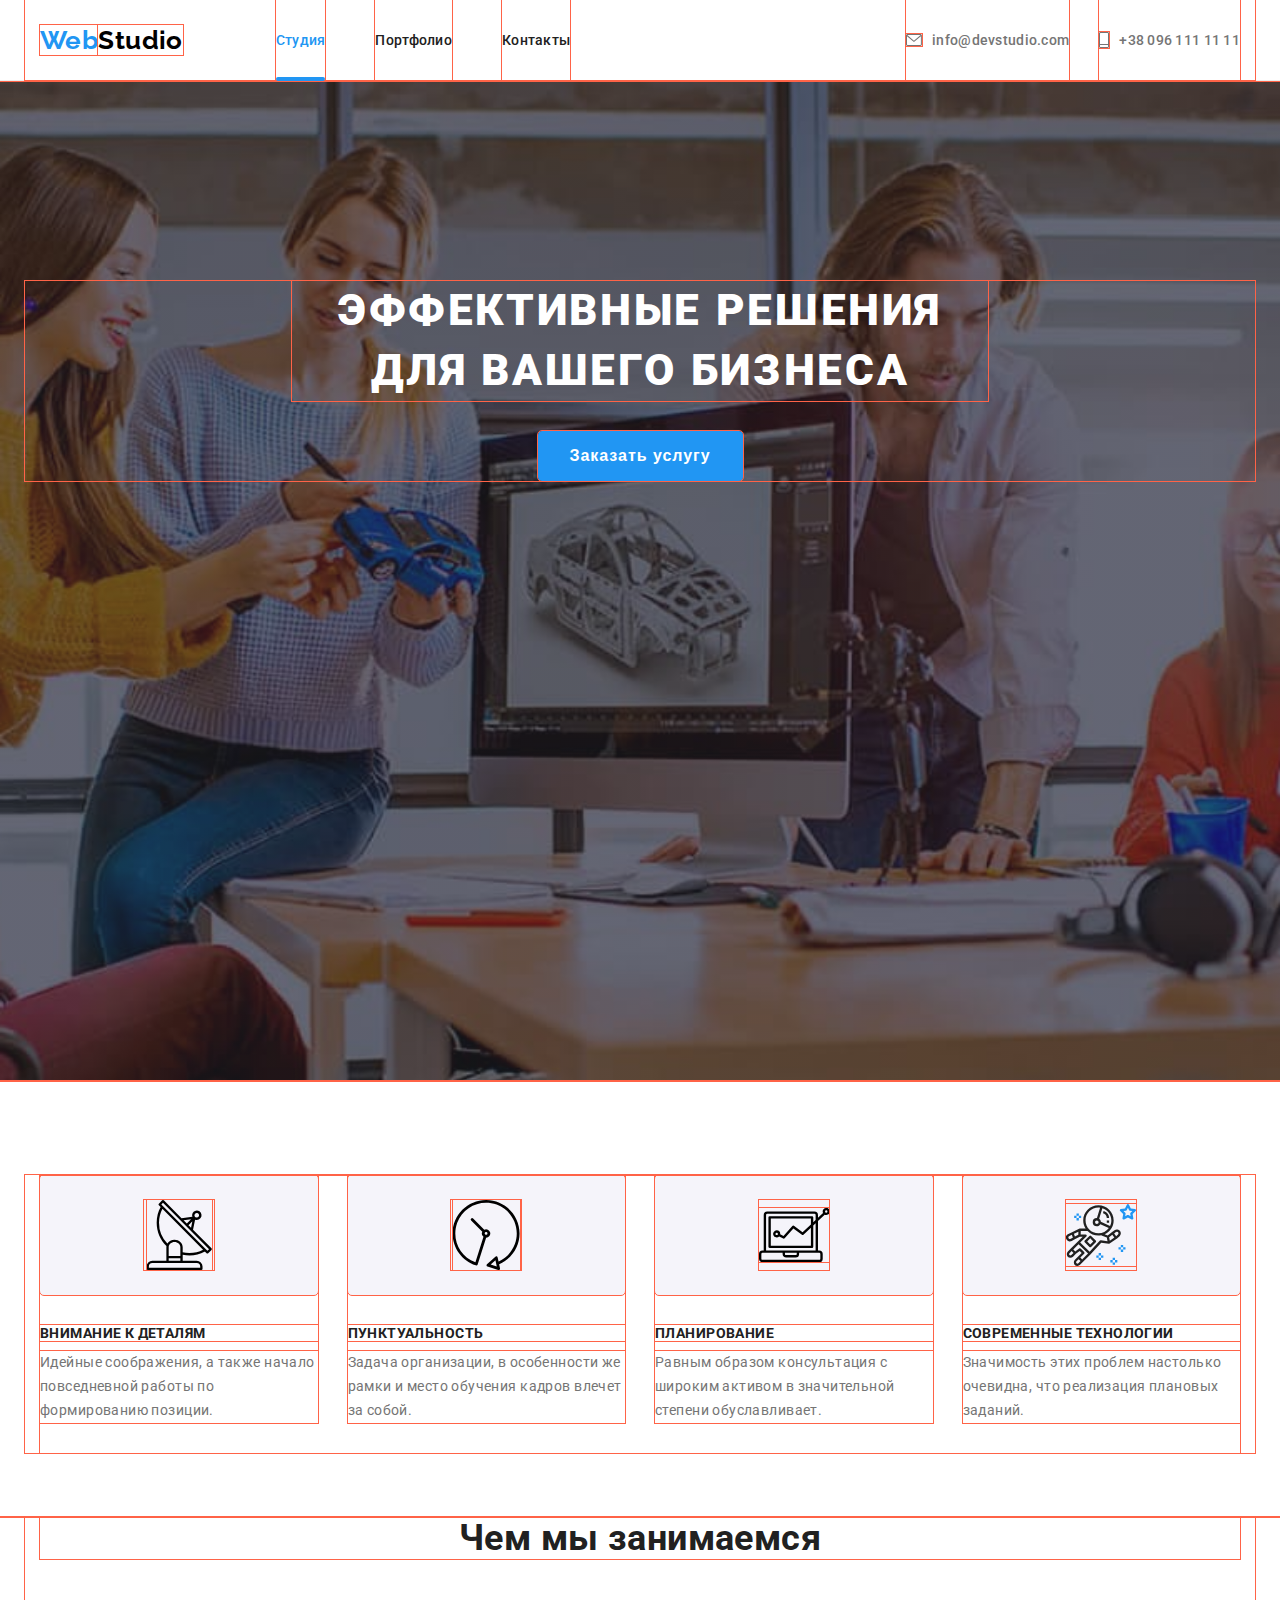
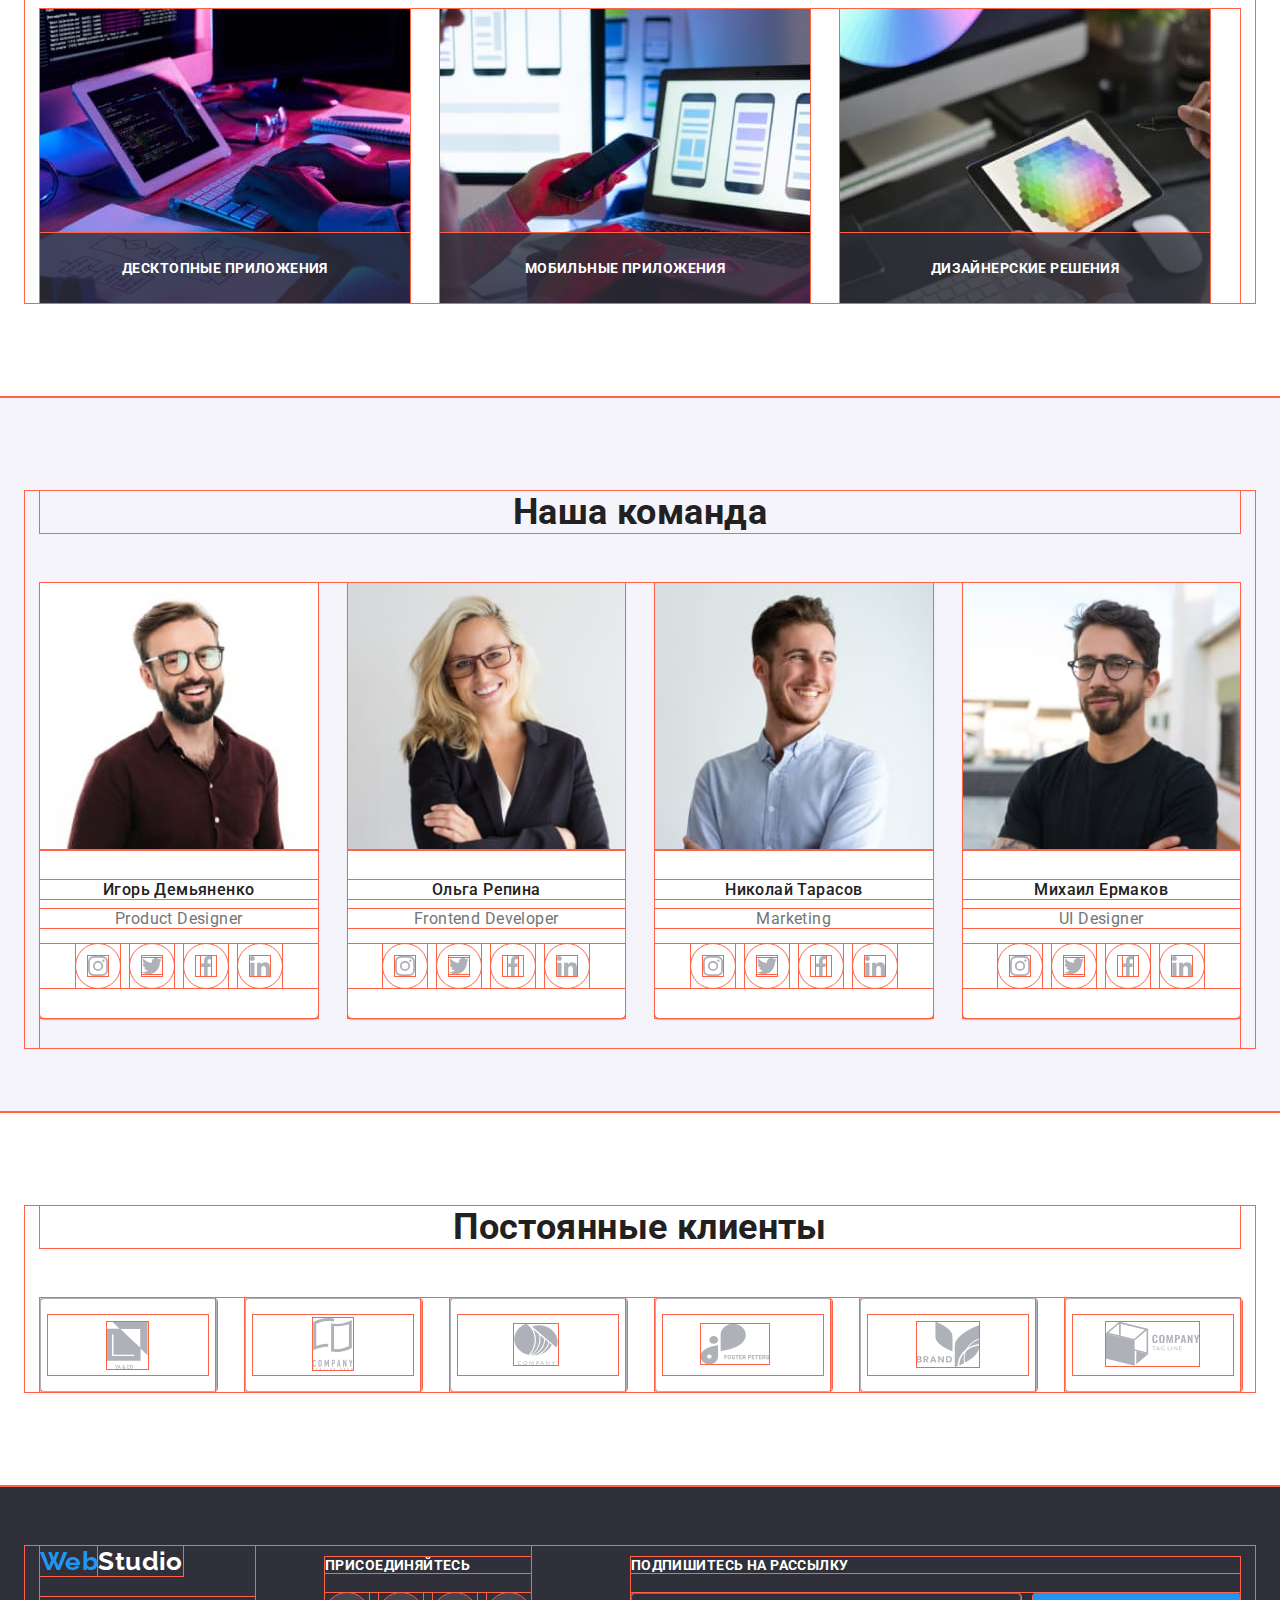
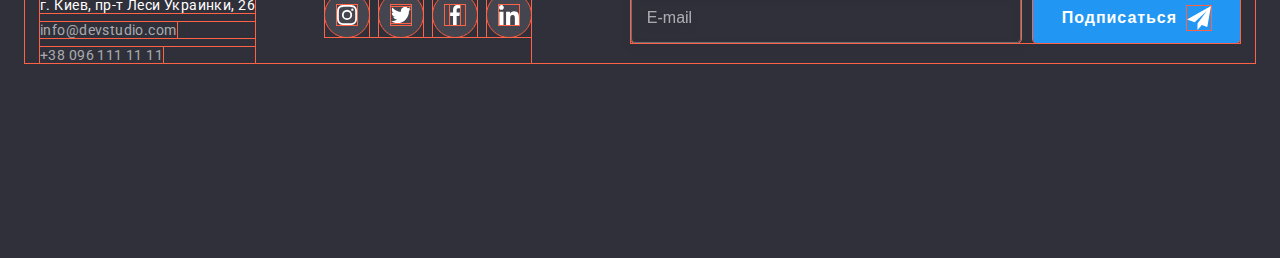
==== index.html @ f5baed81 "homework08_03" ====
<!DOCTYPE html>
<html lang="ru">

<head>
  <meta charset="UTF-8" />
  <meta http-equiv="X-UA-Compatible" content="IE=edge" />
  <meta name="viewport" content="width=device-width, initial-scale=1.0" />
  <title>Студия</title>
  <link href="https://fonts.googleapis.com/css2?family=Raleway:wght@700&family=Roboto:wght@400;500;700;900&display=swap"
    rel="stylesheet" />
  <link rel="stylesheet" href="https://cdnjs.cloudflare.com/ajax/libs/modern-normalize/1.1.0/modern-normalize.min.css"
    integrity="sha512-wpPYUAdjBVSE4KJnH1VR1HeZfpl1ub8YT/NKx4PuQ5NmX2tKuGu6U/JRp5y+Y8XG2tV+wKQpNHVUX03MfMFn9Q=="
    crossorigin="anonymous" referrerpolicy="no-referrer" />
  <link rel="stylesheet" href="css/main.min.css" />
</head>

<body>
  <!--шапка-->
  <header class="header">
    <nav class="container header-menu">
      <a href="./index.html" class="logo">Web<span class="logo__header">Studio</span></a>
      <div class="header-menu__mobile" data-menu>
        <ul class="header-menu__list">
          <li class="header-menu__item">
            <a href="./index.html" class="header-menu__link header-menu__link--current">Студия</a>
          </li>

          <li class="header-menu__item">
            <a href="./portfolio.html" class="header-menu__link">Портфолио</a>
          </li>

          <li class="header-menu__item">
            <a href="#" class="header-menu__link">Контакты</a>
          </li>
        </ul>


        <ul class="contact-list">
          <li class="contact-list__item">
            <a class="contact-list__phone" href="tel:+380961111111">
              <svg class="contact-list__icon" width="10" height="16">
                <use href="./image/icons/symbol-defs.svg#icon-phone"></use>
              </svg>+38 096 111 11 11</a>
          </li>
          <li class="contact-list__item">
            <a class="contact-list__email" href="mailto:info@devstudio.com">
              <svg class="contact-list__icon" width="16" height="12">
                <use href="./image/icons/symbol-defs.svg#icon-envelope"></use>
              </svg>info@devstudio.com</a>
          </li>
        </ul>
        <ul class="social-list">
          <li class="social-list__item">
            <a href="" class="social-list__link">Instagram</a>
          </li>
          <li class="social-list__item">
            <a href="" class="social-list__link">Twitter</a>
          </li>
          <li class="social-list__item">
            <a href="" class="social-list__link">Facebook</a>
          </li>
          <li class="social-list__item">
            <a href="" class="social-list__link">LinkedIn</a>
          </li>
        </ul>
      </div>
      <button class="header-button" type="button" aria-expanded="false" aria-controls="menu-container" data-menu-button>
        <svg class="header-button__icons" width="40px" height="40px" aria-label="Переключатель мобильного меню">
          <use class="header-button__open-icon" href="./image/icons/symbol-defs.svg#icon-menu"></use>
          <use class="header-button__close-icon" href="./image/icons/symbol-defs.svg#icon-close"></use>
        </svg>
      </button>

    </nav>
  </header>
  <main class="main">
    <!--большой баннер-->
    <section class="section banner">
      <div class="container">
        <h1 class="banner__title">Эффективные решения для вашего бизнеса</h1>
        <button class="button banner__button" type="button" data-modal-open>
          Заказать услугу
        </button>
        <div class="backdrop is-hidden" data-modal>
          <div class="modal">
            <button class="modal__btn-close" data-modal-close type="button">
              <svg width="11" height="11">
                <use href="./image/icons/symbol-defs.svg#icon-cross"></use>
              </svg>
            </button>
            <form class="modal__form">
              <h2 class="modal__title">Оставьте свои данные, мы вам перезвоним</h2>
              <!-- - вместо fieldset -->
              <div class="fieldset" role="group">
                <label class="fieldset__form">Имя
                  <input class="fieldset__name" type="text" name="name" autofocus />
                  <svg class="fieldset__icon" width="12" height="12">
                    <use href="./image/icons/symbol-defs.svg#icon-user"></use>
                  </svg>
                </label>

                <label class="fieldset__form">Телефон
                  <input class="fieldset__tel" type="tel" name="tel" />
                  <svg class="fieldset__icon" width="12" height="12">
                    <use href="./image/icons/symbol-defs.svg#icon-tel"></use>
                  </svg>
                </label>

                <label class="fieldset__form">Почта
                  <input class="fieldset__email" type="email" name="email" />
                  <svg class="fieldset__icon" width="12" height="12">
                    <use href="./image/icons/symbol-defs.svg#icon-envelope2"></use>
                  </svg>
                </label>

                <label class="fieldset__form">Комментарий
                  <textarea class="fieldset__textarea" name="textarea" placeholder="Введите текст"></textarea>
                </label>
              </div>
              <label class="checkbox__form">
                <input class="checkbox__field" type="checkbox" name="checkbox" />
                <span class="checkbox__icon"></span>
                <span class="checkbox__descr">
                  Соглашаюсь с рассылкой и принимаю
                  <a class="checkbox__link" href="">Условия договора</a>
                </span>
              </label>

              <button class="button form__button" type="submit">Отправить</button>
            </form>
          </div>
        </div>
      </div>
    </section>
    <!--особенности-->
    <section class="section peculiarities">
      <div class="container">
        <!--скрыт в CSS-->
        <h2 class="peculiarities-title">Особенности</h2>
        <ul class="peculiarities__list">
          <li class="peculiarities__item">
            <div class="peculiarities__bg-icon">
              <svg class="peculiarities__icon" width="70" height="70">
                <use href="./image/icons/symbol-defs.svg#icon-antenna"></use>
              </svg>
            </div>
            <h3 class="peculiarities__title">Внимание к деталям</h3>
            <p class="peculiarities__subtitle">
              Идейные соображения, а также начало повседневной работы по формированию позиции.
            </p>
          </li>
          <li class="peculiarities__item">
            <div class="peculiarities__bg-icon">
              <svg class="peculiarities__icon" width="70" height="70">
                <use href="./image/icons/symbol-defs.svg#icon-clock"></use>
              </svg>
            </div>
            <h3 class="peculiarities__title">Пунктуальность</h3>
            <p class="peculiarities__subtitle">
              Задача организации, в особенности же рамки и место обучения кадров влечет за собой.
            </p>
          </li>
          <li class="peculiarities__item">
            <div class="peculiarities__bg-icon">
              <svg class="peculiarities__icon" width="70" height="70">
                <use href="./image/icons/symbol-defs.svg#icon-notebook"></use>
              </svg>
            </div>
            <h3 class="peculiarities__title">Планирование</h3>
            <p class="peculiarities__subtitle">
              Равным образом консультация с широким активом в значительной степени обуславливает.
            </p>
          </li>
          <li class="peculiarities__item">
            <div class="peculiarities__bg-icon">
              <svg class="peculiarities__icon" width="70" height="70">
                <use href="./image/icons/symbol-defs.svg#icon-astronaut"></use>
              </svg>
            </div>
            <h3 class="peculiarities__title">Современные технологии</h3>
            <p class="peculiarities__subtitle">
              Значимость этих проблем настолько очевидна, что реализация плановых заданий.
            </p>
          </li>
        </ul>
      </div>
    </section>
    <!--Чем мы занимаемся-->
    <section class="section doing">
      <div class="container">
        <h2 class="title__doing">Чем мы занимаемся</h2>
        <ul class="doing__list">
          <li class="doing__item">
            <img srcset="
            ./image/doing/box_1@1x.jpg 1x,
            ./image/doing/box_1@2x.jpg 2x" class=" doing__img" src="./image/doing/box_1@1x.jpg 1x" alt="Комьютер"
              width="370" />
            <h3 class="doing__subtitle">Десктопные приложения</h3>
          </li>
          <li class="doing__item">
            <img srcset="
            ./image/doing/box_2@1x.jpg 1x,
            ./image/doing/box_2@2x.jpg 2x" class="doing__img" src="box_2@2x.jpg 1x" alt="Ноутбук" width="370" />
            <h3 class="doing__subtitle">Мобильные приложения</h3>
          </li>
          <li class="doing__item">
            <img srcset="
            ./image/doing/box_3@1x.jpg 1x,
            ./image/doing/box_3@2x.jpg 2x" class="doing__img" src="image/doing/box_3@1x.jpg" alt="Планшет"
              width="370" />

            <h3 class="doing__subtitle">Дизайнерские решения</h3>
          </li>
        </ul>
      </div>
    </section>
    <!--Наша команда-->
    <section class="section team">
      <div class="container">
        <h2 class="title__team">Наша команда</h2>
        <ul class="team__list">
          <li class="team__item">
            <img srcset="
           ./image/team/team_card_1/team_card_1_mobile_450.jpg 450w,
            ./image/team/team_card_1/team_card_1_mobile_450@2x.jpg 900w,
             ./image/team/team_card_1/team_card_1_tablet_354.jpg 354w,
             ./image/team/team_card_1/team_card_1_tablet_354@2x.jpg 708w, 
             ./image/team/team_card_1/team_card_1_desktop_270.jpg 270w,
             ./image/team/team_card_1/team_card_1_desktop_270@2x.jpg 540w"
              sizes="(min-width: 1200px) 270px, (min-width: 768px) 354px, (max-width: 480px) 450px, 100vw"
              class="team__img" src="./image/team_card_1/team/team_card_1_desktop_270.jpg" alt="Игорь Демьяненко"
              width="270" />
            <div class="team__descr">
              <h3 class="team__title">Игорь Демьяненко</h3>
              <p class="team__subtitle">Product Designer</p>

              <ul class="social">
                <li class="social__icon">
                  <a href="" class="social__link">
                    <svg class="social__img" width="20" height="20">
                      <use href="./image/icons/symbol-defs.svg#icon-instagram-2"></use>
                    </svg>
                  </a>
                </li>
                <li class="social__icon">
                  <a href="" class="social__link">
                    <svg class="social__img" width="20" height="20">
                      <use href="./image/icons/symbol-defs.svg#icon-twitter-1"></use>
                    </svg>
                  </a>
                </li>
                <li class="social__icon">
                  <a href="" class="social__link">
                    <svg class="social__img" width="20" height="20">
                      <use href="./image/icons/symbol-defs.svg#icon-facebook-1"></use>
                    </svg>
                  </a>
                </li>
                <li class="social__icon">
                  <a href="" class="social__link">
                    <svg class="social__img" width="20" height="20">
                      <use href="./image/icons/symbol-defs.svg#icon-linkedin-1"></use>
                    </svg>
                  </a>
                </li>
              </ul>
            </div>
          </li>

          <li class="team__item">
            <img srcset="
           ./image/team/team_card_2/team_card_2_mobile_450.jpg 450w,
            ./image/team/team_card_2/team_card_2_mobile_450@2x.jpg 900w,
             ./image/team/team_card_2/team_card_2_tablet_354.jpg 354w,
             ./image/team/team_card_2/team_card_2_tablet_354@2x.jpg 708w, 
             ./image/team/team_card_2/team_card_2_desktop_270.jpg 270w,
             ./image/team/team_card_2/team_card_2_desktop_270@2x.jpg 540w"
              sizes="(min-width: 1200px) 270px, (min-width: 768px) 354px, (max-width: 480px) 450px, 100vw"
              class="team__img" src="./image/team_card_2/team/team_card_2_desktop_270.jpg" alt="Ольга Репина"
              class="team__img" width="270" />
            <div class="team__descr">
              <h3 class="team__title">Ольга Репина</h3>
              <p class="team__subtitle">Frontend Developer</p>

              <ul class="social">
                <li class="social__icon">
                  <a href="" class="social__link">
                    <svg class="social__img" width="20" height="20">
                      <use href="./image/icons/symbol-defs.svg#icon-instagram-2"></use>
                    </svg>
                  </a>
                </li>
                <li class="social__icon">
                  <a href="" class="social__link">
                    <svg class="social__img" width="20" height="20">
                      <use href="./image/icons/symbol-defs.svg#icon-twitter-1"></use>
                    </svg>
                  </a>
                </li>
                <li class="social__icon">
                  <a href="" class="social__link">
                    <svg class="social__img" width="20" height="20">
                      <use href="./image/icons/symbol-defs.svg#icon-facebook-1"></use>
                    </svg>
                  </a>
                </li>
                <li class="social__icon">
                  <a href="" class="social__link">
                    <svg class="social__img" width="20" height="20">
                      <use href="./image/icons/symbol-defs.svg#icon-linkedin-1"></use>
                    </svg>
                  </a>
                </li>
              </ul>
            </div>
          </li>

          <li class="team__item">
            <img srcset="
            ./image/team/team_card_3/team_card_3_mobile_450.jpg 450w,
            ./image/team/team_card_3/team_card_3_mobile_450@2x.jpg 900w,
             ./image/team/team_card_3/team_card_3_tablet_354.jpg 354w,
             ./image/team/team_card_3/team_card_3_tablet_354@2x.jpg 708w, 
             ./image/team/team_card_3/team_card_3_desktop_270.jpg 270w,
             ./image/team/team_card_3/team_card_3_desktop_270@2x.jpg 540w"
              sizes="(min-width: 1200px) 270px, (min-width: 768px) 354px, (max-width: 480px) 450px, 100vw"
              class="team__img" src="./image/team_card_3/team/team_card_3_desktop_270.jpg" alt="Николай Тарасов"
              class="team__img" width="270" />
            <div class="team__descr">
              <h3 class="team__title">Николай Тарасов</h3>
              <p class="team__subtitle">Marketing</p>

              <ul class="social">
                <li class="social__icon">
                  <a href="" class="social__link">
                    <svg class="social__img" width="20" height="20">
                      <use href="./image/icons/symbol-defs.svg#icon-instagram-2"></use>
                    </svg>
                  </a>
                </li>
                <li class="social__icon">
                  <a href="" class="social__link">
                    <svg class="social__img" width="20" height="20">
                      <use href="./image/icons/symbol-defs.svg#icon-twitter-1"></use>
                    </svg>
                  </a>
                </li>
                <li class="social__icon">
                  <a href="" class="social__link">
                    <svg class="social__img" width="20" height="20">
                      <use href="./image/icons/symbol-defs.svg#icon-facebook-1"></use>
                    </svg>
                  </a>
                </li>
                <li class="social__icon">
                  <a href="" class="social__link">
                    <svg class="social__img" width="20" height="20">
                      <use href="./image/icons/symbol-defs.svg#icon-linkedin-1"></use>
                    </svg>
                  </a>
                </li>
              </ul>
            </div>
          </li>

          <li class="team__item">
            <img srcset="
            ./image/team/team_card_4/team_card_4_mobile_450.jpg 450w,
            ./image/team/team_card_4/team_card_4_mobile_450@2x.jpg 900w,
             ./image/team/team_card_4/team_card_4_tablet_354.jpg 354w,
             ./image/team/team_card_4/team_card_4_tablet_354@2x.jpg 708w, 
             ./image/team/team_card_4/team_card_4_desktop_270.jpg 270w,
             ./image/team/team_card_4/team_card_4_desktop_270@2x.jpg 540w"
              sizes="(min-width: 1200px) 270px, (min-width: 768px) 354px, (max-width: 480px) 450px, 100vw"
              class="team__img" src="./image/team_card_4/team/team_card_4_desktop_270.jpg" alt="Михаил Ермаков"
              class="team__img" width="270" />
            <div class="team__descr">
              <h3 class="team__title">Михаил Ермаков</h3>
              <p class="team__subtitle">UI Designer</p>

              <ul class="social">
                <li class="social__icon">
                  <a href="" class="social__link">
                    <svg class="social__img" width="20" height="20">
                      <use href="./image/icons/symbol-defs.svg#icon-instagram-2"></use>
                    </svg>
                  </a>
                </li>
                <li class="social__icon">
                  <a href="" class="social__link">
                    <svg class="social__img" width="20" height="20">
                      <use href="./image/icons/symbol-defs.svg#icon-twitter-1"></use>
                    </svg>
                  </a>
                </li>
                <li class="social__icon">
                  <a href="" class="social__link">
                    <svg class="social__img" width="20" height="20">
                      <use href="./image/icons/symbol-defs.svg#icon-facebook-1"></use>
                    </svg>
                  </a>
                </li>
                <li class="social__icon">
                  <a href="" class="social__link">
                    <svg class="social__img" width="20" height="20">
                      <use href="./image/icons/symbol-defs.svg#icon-linkedin-1"></use>
                    </svg>
                  </a>
                </li>
              </ul>
            </div>
          </li>
        </ul>
      </div>
    </section>
    <section class="section">
      <div class="container">
        <h2 class="title__client">Постоянные клиенты</h2>
        <ul class="client">
          <li class="client__list">
            <a class="client__link" href="">
              <svg class="client__logo" width="160" height="60">
                <use href="./image/icons/symbol-defs.svg#icon-client_1"></use>
              </svg>
            </a>
          </li>
          <li class="client__list">
            <a class="client__link" href="">
              <svg class="client__logo" width="160" height="60">
                <use href="./image/icons/symbol-defs.svg#icon-client_2"></use>
              </svg>
            </a>
          </li>
          <li class="client__list">
            <a class="client__link" href="">
              <svg class="client__logo" width="160" height="60">
                <use href="./image/icons/symbol-defs.svg#icon-client_3"></use>
              </svg>
            </a>
          </li>
          <li class="client__list">
            <a class="client__link" href="">
              <svg class="client__logo" width="160" height="60">
                <use href="./image/icons/symbol-defs.svg#icon-client_4"></use>
              </svg>
            </a>
          </li>
          <li class="client__list">
            <a class="client__link" href="">
              <svg class="client__logo" width="160" height="60">
                <use href="./image/icons/symbol-defs.svg#icon-client_5"></use>
              </svg>
            </a>
          </li>
          <li class="client__list">
            <a class="client__link" href="">
              <svg class="client__logo" width="160" height="60">
                <use href="./image/icons/symbol-defs.svg#icon-client_6"></use>
              </svg>
            </a>
          </li>
        </ul>
      </div>
    </section>
  </main>
  <footer class="footer">
    <div class="container footer-wrapper">
      <div class="footer-wrap">
        <div>
          <a href="./index.html" class="logo">Web<span class="logo__footer">Studio</span></a>
          <address class="footer-address">
            <ul class="footer-address__list">
              <li class="footer-address__item">
                <p class="footer-address__adr">г. Киев, пр-т Леси Украинки, 26</p>
              </li>
              <li class="footer-address__item">
                <a class="footer-address__email" href="mailto:info@devstudio.com">info@devstudio.com</a>
              </li>
              <li class="footer-address__item">
                <a class="footer-address__phone" href="tel:+380961111111">+38 096 111 11 11</a>
              </li>
            </ul>
          </address>
        </div>
        <div class="footer-social">
          <h2 class="footer-social__title">присоединяйтесь</h2>
          <ul class="social">
            <li class="social__icon">
              <a href="" class="social__link social__link--grey">
                <svg class="social__img social__img--white" width="20" height="20">
                  <use href="./image/icons/symbol-defs.svg#icon-instagram-2"></use>
                </svg>
              </a>
            </li>
            <li class="social__icon">
              <a href="" class="social__link social__link--grey">
                <svg class="social__img social__img--white" width="20" height="20">
                  <use href="./image/icons/symbol-defs.svg#icon-twitter-1"></use>
                </svg>
              </a>
            </li>
            <li class="social__icon">
              <a href="" class="social__link social__link--grey">
                <svg class="social__img social__img--white" width="20" height="20">
                  <use href="./image/icons/symbol-defs.svg#icon-facebook-1"></use>
                </svg>
              </a>
            </li>
            <li class="social__icon">
              <a href="" class="social__link social__link--grey">
                <svg class="social__img social__img--white" width="20" height="20">
                  <use href="./image/icons/symbol-defs.svg#icon-linkedin-1"></use>
                </svg>
              </a>
            </li>
          </ul>
        </div>
      </div>
      <div class="footer-subscribe">
        <p class="footer-subscribe__title">Подпишитесь на рассылку</p>
        <form class="footer-subscribe__form">
          <input class="footer-subscribe__field" type="email" name="email" placeholder="E-mail" />
          <button class="button footer__button" type="submit">
            Подписаться
            <svg class="footer__icon" width="24" height="24">
              <use href="./image/icons/symbol-defs.svg#icon-send"></use>
            </svg>
          </button>
        </form>
      </div>
    </div>
  </footer>
  <script src="./js/modal.js"></script>
  <script src="./js/menu.js"></script>
</body>

</html>
---- css/main.min.css ----
body{margin:0;background-color:var(--white-tx-bg-color);color:#212121;font-family:'Roboto', sans-serif;font-size:14px;letter-spacing:0.03em}h1,h2,h3,p{margin-top:0;margin-bottom:0}ul{margin:0;padding:0;list-style:none}.section{padding-top:60px;padding-bottom:60px}@media screen and (min-width: 1200px){.section{padding-top:94px;padding-bottom:94px}}.container{padding-left:15px;padding-right:15px;margin-left:auto;margin-right:auto;width:480px}@media screen and (min-width: 768px){.container{width:768px}}@media screen and (min-width: 1200px){.container{width:1200px}}img{display:block;min-width:100%;height:auto}.title__doing,.title__team,.title__client{font-weight:700;font-size:28px;text-align:center;color:#212121}@media screen and (min-width: 1200px){.title__doing,.title__team,.title__client{font-size:36px}}.portfolio-title,.peculiarities-title{font-size:0}.header{position:relative;padding-top:16px;padding-bottom:16px;background-color:#fff;border-bottom:1px solid #ECECEC}@media screen and (min-width: 768px){.header{padding-top:0;padding-bottom:0}}.header-menu{display:-webkit-box;display:-ms-flexbox;display:flex;-webkit-box-align:center;-ms-flex-align:center;align-items:center;-webkit-box-pack:justify;-ms-flex-pack:justify;justify-content:space-between}@media screen and (min-width: 768px){.header-menu{-webkit-box-pack:start;-ms-flex-pack:start;justify-content:start}}.header-menu__mobile{position:absolute;min-width:480px;top:0;left:0;padding:48px 83px 48px 40px;background-color:#fff;-webkit-box-shadow:0px 4px 8px rgba(0,0,0,0.04),0px 2px 4px rgba(0,0,0,0.08),0px 1px 3px rgba(0,0,0,0.16);box-shadow:0px 4px 8px rgba(0,0,0,0.04),0px 2px 4px rgba(0,0,0,0.08),0px 1px 3px rgba(0,0,0,0.16);-webkit-transform:translateY(-101%);transform:translateY(-101%);-webkit-transition:-webkit-transform 250ms cubic-bezier(0.4, 0, 0.2, 1);transition:-webkit-transform 250ms cubic-bezier(0.4, 0, 0.2, 1);transition:transform 250ms cubic-bezier(0.4, 0, 0.2, 1);transition:transform 250ms cubic-bezier(0.4, 0, 0.2, 1), -webkit-transform 250ms cubic-bezier(0.4, 0, 0.2, 1)}@media screen and (min-width: 768px){.header-menu__mobile{width:100%;padding:0;position:static;-webkit-transform:translateY(0);transform:translateY(0);display:-webkit-box;display:-ms-flexbox;display:flex;-webkit-box-align:center;-ms-flex-align:center;align-items:center;margin-left:88px;-webkit-box-shadow:none;box-shadow:none}}@media screen and (min-width: 1200px){.header-menu__mobile{margin-left:93px;width:100%}}.header-menu__mobile.is-open{-webkit-transform:translateY(0);transform:translateY(0)}@media screen and (min-width: 768px){.header-menu__list{display:-webkit-box;display:-ms-flexbox;display:flex;-webkit-box-align:center;-ms-flex-align:center;align-items:center}}.header-menu__item+.header-menu__item{margin-top:32px}@media screen and (min-width: 768px){.header-menu__item+.header-menu__item{margin-top:0;margin-left:50px}}.header-menu__link{display:block;font-weight:500;font-size:40px;letter-spacing:0.02em;color:#212121;text-decoration:none}@media screen and (min-width: 768px){.header-menu__link{position:relative;font-size:14px;padding-top:32px;padding-bottom:32px;-webkit-transition:color 250ms cubic-bezier(0.4, 0, 0.2, 1);transition:color 250ms cubic-bezier(0.4, 0, 0.2, 1);-webkit-transition:opacity 250ms cubic-bezier(0.4, 0, 0.2, 1);transition:opacity 250ms cubic-bezier(0.4, 0, 0.2, 1)}.header-menu__link::after{content:'';position:absolute;left:0;bottom:-1px;display:block;width:100%;height:4px;background-color:#2196F3;border-radius:2px;opacity:0;-webkit-transition:opacity 250ms cubic-bezier(0.4, 0, 0.2, 1);transition:opacity 250ms cubic-bezier(0.4, 0, 0.2, 1)}.header-menu__link:hover,.header-menu__link:focus{color:#2196F3;-webkit-transition:opacity 250ms cubic-bezier(0.4, 0, 0.2, 1);transition:opacity 250ms cubic-bezier(0.4, 0, 0.2, 1);-webkit-transition:width 250ms cubic-bezier(0.4, 0, 0.2, 1);transition:width 250ms cubic-bezier(0.4, 0, 0.2, 1)}.header-menu__link:hover:after,.header-menu__link:focus:after{opacity:1}}.header-menu__link--current{color:#2196F3;position:relative}@media screen and (min-width: 768px){.header-menu__link--current:after{content:'';position:absolute;left:0;bottom:-1px;display:block;width:100%;height:4px;background-color:#2196F3;border-radius:2px;opacity:1}}.contact-list{margin-top:302px}@media screen and (min-width: 768px){.contact-list{margin-top:0;margin-left:auto;display:-webkit-box;display:-ms-flexbox;display:flex;-webkit-box-orient:vertical;-webkit-box-direction:reverse;-ms-flex-direction:column-reverse;flex-direction:column-reverse}}@media screen and (min-width: 1200px){.contact-list{-webkit-box-orient:horizontal;-webkit-box-direction:reverse;-ms-flex-direction:row-reverse;flex-direction:row-reverse;-webkit-box-align:center;-ms-flex-align:center;align-items:center}}@media screen and (min-width: 768px){.contact-list__item{display:-webkit-box;display:-ms-flexbox;display:flex;-webkit-box-align:center;-ms-flex-align:center;align-items:center}}.contact-list__item+.contact-list__item{margin-top:32px}@media screen and (min-width: 768px){.contact-list__item+.contact-list__item{margin-top:0;margin-bottom:10px}}@media screen and (min-width: 1200px){.contact-list__item+.contact-list__item{margin-bottom:0px;margin-right:30px}}.contact-list__phone{display:block;font-weight:500;font-size:34px;letter-spacing:0.02em;text-decoration:none;color:#2196F3}@media screen and (min-width: 768px){.contact-list__phone{display:-webkit-box;display:-ms-flexbox;display:flex;-webkit-box-align:center;-ms-flex-align:center;align-items:center;font-size:12px;color:#757575}}@media screen and (min-width: 1200px){.contact-list__phone{padding-top:32px;padding-bottom:32px;font-size:14px;-webkit-transition:color 250ms cubic-bezier(0.4, 0, 0.2, 1);transition:color 250ms cubic-bezier(0.4, 0, 0.2, 1)}.contact-list__phone:hover,.contact-list__phone:focus{color:#2196F3}}.contact-list__email{display:block;font-weight:500;font-size:24px;letter-spacing:0.02em;text-decoration:none;color:#757575}@media screen and (min-width: 768px){.contact-list__email{font-size:12px;display:-webkit-box;display:-ms-flexbox;display:flex;-webkit-box-align:center;-ms-flex-align:center;align-items:center}}@media screen and (min-width: 1200px){.contact-list__email{padding-top:32px;padding-bottom:32px;font-size:14px;-webkit-transition:color 250ms cubic-bezier(0.4, 0, 0.2, 1);transition:color 250ms cubic-bezier(0.4, 0, 0.2, 1)}.contact-list__email:hover,.contact-list__email:focus{color:#2196F3}}.contact-list__icon{display:none}@media screen and (min-width: 768px){.contact-list__icon{display:block;margin-right:10px;fill:currentColor}}.social-list{display:-webkit-box;display:-ms-flexbox;display:flex;-webkit-box-pack:justify;-ms-flex-pack:justify;justify-content:space-between;margin-top:64px}@media screen and (min-width: 768px){.social-list{display:none}}.social-list__link{font-weight:500;font-size:18px;letter-spacing:0.02em;text-decoration:none;color:#2196F3}.social-list__link:not(:last-child):after{content:'';border:1px solid rgba(33,33,33,0.2);-webkit-transform:rotate(90deg);transform:rotate(90deg);margin-right:10px;margin-left:10px}.logo{color:#2196F3;font-family:'Raleway', sans-serif;font-weight:700;font-size:26px;line-height:1.19;text-decoration:none}.logo__header{color:#000}.logo__footer{color:#fff}.button{padding:10px 32px;border:none;border-radius:4px;color:#fff;background-color:#2196F3;font-weight:700;font-size:16px;line-height:1.88;text-align:center;letter-spacing:0.06em;cursor:pointer;-webkit-transition:-webkit-box-shadow 250ms cubic-bezier(0.4, 0, 0.2, 1);transition:-webkit-box-shadow 250ms cubic-bezier(0.4, 0, 0.2, 1);transition:box-shadow 250ms cubic-bezier(0.4, 0, 0.2, 1);transition:box-shadow 250ms cubic-bezier(0.4, 0, 0.2, 1), -webkit-box-shadow 250ms cubic-bezier(0.4, 0, 0.2, 1)}.button:hover,.button:focus{-webkit-box-shadow:0px 4px 4px rgba(0,0,0,0.15);box-shadow:0px 4px 4px rgba(0,0,0,0.15)}.header-button{display:-webkit-box;display:-ms-flexbox;display:flex;-webkit-box-pack:center;-ms-flex-pack:center;justify-content:center;-webkit-box-align:center;-ms-flex-align:center;align-items:center;padding:0;border:none;color:inherit;background-color:transparent;z-index:1;cursor:pointer}@media screen and (min-width: 768px){.header-button{display:none}}.header-button:hover .header-button__close-icon,.header-button:hover .header-button__open-icon{fill:#2196F3}.header-button__open-icon,.header-button__close-icon{display:inline-block;fill:#212121;-webkit-transition:fill 250ms cubic-bezier(0.4, 0, 0.2, 1);transition:fill 250ms cubic-bezier(0.4, 0, 0.2, 1)}.header-button__close-icon{display:none}.header-button.is-open .header-button__close-icon{display:block}.header-button.is-open .header-button__open-icon{display:none}.banner__button{margin-top:30px}.form__button{margin-top:30px;padding:10px 55px}@media screen and (max-width: 767px){.filters{display:-webkit-box;display:-ms-flexbox;display:flex;-webkit-box-pack:start;-ms-flex-pack:start;justify-content:start;-ms-flex-wrap:wrap;flex-wrap:wrap;margin-right:-8px;margin-bottom:-15px}}@media screen and (min-width: 768px){.filters{display:-webkit-box;display:-ms-flexbox;display:flex;-webkit-box-pack:center;-ms-flex-pack:center;justify-content:center}}@media screen and (min-width: 768px){.filters__list+.filters__list{margin-left:8px}}@media screen and (max-width: 767px){.filters__list{margin-right:8px;margin-bottom:15px}}.filters__button{min-width:73px;padding:6px 22px;background-color:#F5F4FA;font-weight:500;font-size:16px;line-height:1.62;border-radius:4px;border:none;cursor:pointer;-webkit-transition:background-color 250ms cubic-bezier(0.4, 0, 0.2, 1);transition:background-color 250ms cubic-bezier(0.4, 0, 0.2, 1);-webkit-transition:color 250ms cubic-bezier(0.4, 0, 0.2, 1);transition:color 250ms cubic-bezier(0.4, 0, 0.2, 1);-webkit-transition:-webkit-box-shadow 250ms cubic-bezier(0.4, 0, 0.2, 1);transition:-webkit-box-shadow 250ms cubic-bezier(0.4, 0, 0.2, 1);transition:box-shadow 250ms cubic-bezier(0.4, 0, 0.2, 1);transition:box-shadow 250ms cubic-bezier(0.4, 0, 0.2, 1), -webkit-box-shadow 250ms cubic-bezier(0.4, 0, 0.2, 1)}.filters__button--active,.filters__button:hover,.filters__button:focus{color:#fff;background-color:#2196F3;-webkit-box-shadow:0px 3px 1px rgba(0,0,0,0.1),0px 1px 2px rgba(0,0,0,0.08),0px 2px 2px rgba(0,0,0,0.12);box-shadow:0px 3px 1px rgba(0,0,0,0.1),0px 1px 2px rgba(0,0,0,0.08),0px 2px 2px rgba(0,0,0,0.12)}.footer__button{margin:0 auto;margin-top:20px;padding:10px 29px;display:-webkit-box;display:-ms-flexbox;display:flex;-webkit-box-pack:center;-ms-flex-pack:center;justify-content:center;-webkit-box-align:center;-ms-flex-align:center;align-items:center}@media screen and (min-width: 1200px){.footer__button{margin-top:0}}.footer__icon{margin-left:10px;fill:currentColor}.social{display:-webkit-box;display:-ms-flexbox;display:flex;-webkit-box-pack:center;-ms-flex-pack:center;justify-content:center}.social__link{width:44px;height:44px;border-radius:50%;display:-webkit-box;display:-ms-flexbox;display:flex;-webkit-box-pack:center;-ms-flex-pack:center;justify-content:center;-webkit-box-align:center;-ms-flex-align:center;align-items:center;color:#AFB1B8;-webkit-transition:color 250ms cubic-bezier(0.4, 0, 0.2, 1);transition:color 250ms cubic-bezier(0.4, 0, 0.2, 1);-webkit-transition:background-color 250ms cubic-bezier(0.4, 0, 0.2, 1);transition:background-color 250ms cubic-bezier(0.4, 0, 0.2, 1)}.social__link:hover,.social__link:focus{background-color:#2196F3;color:#fff}.social__link--grey{background-color:rgba(255,255,255,0.1)}.social__icon+.social__icon{margin-left:10px}.social__img{fill:currentColor}.social__img--white{fill:#fff}.footer{min-height:252px;padding-top:60px;padding-bottom:60px;background-color:#2F303A;background-size:cover;min-width:480px;text-align:center}@media screen and (min-width: 1200px){.footer{text-align:left}}@media screen and (min-width: 1200px){.footer-wrapper{display:-webkit-box;display:-ms-flexbox;display:flex;-webkit-box-align:baseline;-ms-flex-align:baseline;align-items:baseline}}@media screen and (min-width: 768px){.footer-wrap{display:-webkit-box;display:-ms-flexbox;display:flex;-ms-flex-pack:distribute;justify-content:space-around;-webkit-box-align:baseline;-ms-flex-align:baseline;align-items:baseline}}.footer-address{margin-top:20px}.footer-address__list{font-style:normal}.footer-address__adr{color:#fff}.footer-address__item+.footer-address__item{margin-top:8px}@media screen and (min-width: 1200px){.footer-address__item+.footer-address__item{margin-top:9px}}.footer-address__email,.footer-address__phone{text-decoration:none;color:rgba(255,255,255,0.6);cursor:pointer;-webkit-transition:color 250ms cubic-bezier(0.4, 0, 0.2, 1);transition:color 250ms cubic-bezier(0.4, 0, 0.2, 1)}.footer-address__email:hover,.footer-address__email:focus,.footer-address__phone:hover,.footer-address__phone:focus{color:#2196F3}.footer-social{margin-top:60px}@media screen and (min-width: 1200px){.footer-social{margin-left:70px;margin-top:0}}.footer-social__title{margin-bottom:20px;font-size:14px;font-weight:700;text-transform:uppercase;color:#fff}.footer-subscribe{margin-top:60px}@media screen and (min-width: 1200px){.footer-subscribe{margin-top:0;margin-left:auto}}.footer-subscribe__form{margin-top:20px}@media screen and (min-width: 1200px){.footer-subscribe__form{display:-webkit-box;display:-ms-flexbox;display:flex;-webkit-box-pack:center;-ms-flex-pack:center;justify-content:center;margin-top:0}}.footer-subscribe__title{margin-bottom:20px;font-weight:700;font-size:14px;text-transform:uppercase;color:#fff}.footer-subscribe__field{width:100%;padding:15px;margin-right:12px;color:#fff;background-color:inherit;border:1px solid rgba(255,255,255,0.3);-webkit-filter:drop-shadow(0px 4px 4px rgba(0,0,0,0.15));filter:drop-shadow(0px 4px 4px rgba(0,0,0,0.15));border-radius:4px;cursor:pointer}.footer-subscribe__field::-webkit-input-placeholder{font-size:16px;color:rgba(255,255,255,0.6)}.footer-subscribe__field:-ms-input-placeholder{font-size:16px;color:rgba(255,255,255,0.6)}.footer-subscribe__field::-ms-input-placeholder{font-size:16px;color:rgba(255,255,255,0.6)}.footer-subscribe__field::placeholder{font-size:16px;color:rgba(255,255,255,0.6)}@media screen and (min-width: 768px){.footer-subscribe__field{width:450px}}@media screen and (min-width: 1200px){.footer-subscribe__field{width:358px}}.banner{background-color:#2F303A;background-repeat:no-repeat;background-position:center;background-size:cover;margin-left:auto;margin-right:auto;text-align:center;padding-top:118px;padding-bottom:118px}@media screen and (max-width: 480px){.banner{background-image:-webkit-gradient(linear, left top, left bottom, from(rgba(47,48,58,0.4)), to(rgba(47,48,58,0.4))),url(../../../image/bg/banner-mobile.jpg);background-image:linear-gradient(rgba(47,48,58,0.4), rgba(47,48,58,0.4)),url(../../../image/bg/banner-mobile.jpg);width:480px;height:400px}}@media screen and (max-width: 480px) and (min-device-pixel-ratio: 2), screen and (max-width: 480px) and (-webkit-min-device-pixel-ratio: 2), screen and (max-width: 480px) and (min-resolution: 192dpi), screen and (max-width: 480px) and (min-resolution: 2dppx){.banner{background-image:-webkit-gradient(linear, left top, left bottom, from(rgba(47,48,58,0.4)), to(rgba(47,48,58,0.4))),url(../../../image/bg/banner-mobile@2x.jpg);background-image:linear-gradient(rgba(47,48,58,0.4), rgba(47,48,58,0.4)),url(../../../image/bg/banner-mobile@2x.jpg)}}@media screen and (min-width: 481px){.banner{max-width:768px;height:400px;background-image:-webkit-gradient(linear, left top, left bottom, from(rgba(47,48,58,0.4)), to(rgba(47,48,58,0.4))),url(../../../image/bg/banner-tablet.jpg);background-image:linear-gradient(rgba(47,48,58,0.4), rgba(47,48,58,0.4)),url(../../../image/bg/banner-tablet.jpg)}}@media screen and (min-width: 481px) and (min-device-pixel-ratio: 2), screen and (min-width: 481px) and (-webkit-min-device-pixel-ratio: 2), screen and (min-width: 481px) and (min-resolution: 192dpi), screen and (min-width: 481px) and (min-resolution: 2dppx){.banner{background-image:-webkit-gradient(linear, left top, left bottom, from(rgba(47,48,58,0.4)), to(rgba(47,48,58,0.4))),url(../../../image/bg/banner-tablet@2x.jpg);background-image:linear-gradient(rgba(47,48,58,0.4), rgba(47,48,58,0.4)),url(../../../image/bg/banner-tablet@2x.jpg)}}@media screen and (min-width: 769px){.banner{background-image:-webkit-gradient(linear, left top, left bottom, from(rgba(47,48,58,0.4)), to(rgba(47,48,58,0.4))),url(../../../image/bg/banner-desktop.jpg);background-image:linear-gradient(rgba(47,48,58,0.4), rgba(47,48,58,0.4)),url(../../../image/bg/banner-desktop.jpg);max-width:1600px;min-height:600px;padding-top:200px;padding-bottom:200px}}@media screen and (min-width: 769px) and (min-device-pixel-ratio: 2), screen and (min-width: 769px) and (-webkit-min-device-pixel-ratio: 2), screen and (min-width: 769px) and (min-resolution: 192dpi), screen and (min-width: 769px) and (min-resolution: 2dppx){.banner{background-image:-webkit-gradient(linear, left top, left bottom, from(rgba(47,48,58,0.4)), to(rgba(47,48,58,0.4))),url(../../../image/bg/banner-desktop@2x.jpg);background-image:linear-gradient(rgba(47,48,58,0.4), rgba(47,48,58,0.4)),url(../../../image/bg/banner-desktop@2x.jpg)}}.banner__title{margin:0 auto;color:#fff;font-weight:900;font-size:26px;line-height:1.36;letter-spacing:0.06em;text-transform:uppercase}@media screen and (max-width: 1199px){.banner__title{max-width:360px}}@media screen and (min-width: 1200px){.banner__title{font-size:44px;width:696px}}.backdrop{position:fixed;top:0;left:0;width:100%;height:100%;background:rgba(0,0,0,0.2);z-index:2;opacity:1;-webkit-transition:opacity 250ms cubic-bezier(0.4, 0, 0.2, 1);transition:opacity 250ms cubic-bezier(0.4, 0, 0.2, 1)}.backdrop.is-hidden{opacity:0;pointer-events:none}.modal{position:absolute;min-width:450px;max-height:609px;padding:40px;top:50%;left:50%;-webkit-transform:translate(-50%, -50%);transform:translate(-50%, -50%);background-color:#fff;-webkit-box-shadow:0px 1px 3px rgba(0,0,0,0.12),0px 1px 1px rgba(0,0,0,0.14),0px 2px 1px rgba(0,0,0,0.2);box-shadow:0px 1px 3px rgba(0,0,0,0.12),0px 1px 1px rgba(0,0,0,0.14),0px 2px 1px rgba(0,0,0,0.2);border-radius:4px}@media screen and (min-width: 1200px){.modal{width:528px;height:581px}}.modal__title{font-weight:700;font-size:20px;text-align:center;color:#212121}.modal__btn-close{display:-webkit-box;display:-ms-flexbox;display:flex;-webkit-box-pack:center;-ms-flex-pack:center;justify-content:center;-webkit-box-align:center;-ms-flex-align:center;align-items:center;position:absolute;right:8px;top:8px;width:30px;height:30px;background:#fff;border:1px solid rgba(0,0,0,0.1);border-radius:50%;cursor:pointer;-webkit-transition:fill 250ms cubic-bezier(0.4, 0, 0.2, 1);transition:fill 250ms cubic-bezier(0.4, 0, 0.2, 1)}.modal__btn-close:hover,.modal__btn-close:focus{fill:#2196F3}.fieldset{margin-top:12px}.fieldset__form{display:-webkit-box;display:-ms-flexbox;display:flex;-webkit-box-orient:vertical;-webkit-box-direction:normal;-ms-flex-direction:column;flex-direction:column;position:relative;margin-top:10px;text-align:left;font-size:12px;letter-spacing:0.01em;color:#757575;cursor:pointer}.fieldset__form:first-child{margin-top:0}.fieldset__name,.fieldset__tel,.fieldset__email,.fieldset__textarea{margin-top:4px;padding:0;padding-left:42px;width:100%;height:40px;background-color:#fff;border:1px solid rgba(33,33,33,0.2);border-radius:4px;cursor:pointer;-webkit-transition:border-color 250ms cubic-bezier(0.4, 0, 0.2, 1);transition:border-color 250ms cubic-bezier(0.4, 0, 0.2, 1);-webkit-transition:outline 250ms cubic-bezier(0.4, 0, 0.2, 1);transition:outline 250ms cubic-bezier(0.4, 0, 0.2, 1)}.fieldset__name:focus,.fieldset__tel:focus,.fieldset__email:focus,.fieldset__textarea:focus{border:1px solid #2196F3;outline:inherit}.fieldset__name:focus+.fieldset__icon,.fieldset__tel:focus+.fieldset__icon,.fieldset__email:focus+.fieldset__icon,.fieldset__textarea:focus+.fieldset__icon{fill:#2196F3}.fieldset__icon{position:absolute;left:15px;bottom:15px;fill:#212121}.fieldset__textarea{height:120px;padding:12px 16px;resize:none}.fieldset__textarea::-webkit-input-placeholder{font-size:14px;letter-spacing:0.01em;color:rgba(117,117,117,0.5)}.fieldset__textarea:-ms-input-placeholder{font-size:14px;letter-spacing:0.01em;color:rgba(117,117,117,0.5)}.fieldset__textarea::-ms-input-placeholder{font-size:14px;letter-spacing:0.01em;color:rgba(117,117,117,0.5)}.fieldset__textarea::placeholder{font-size:14px;letter-spacing:0.01em;color:rgba(117,117,117,0.5)}.checkbox__form{display:-webkit-box;display:-ms-flexbox;display:flex;-webkit-box-align:center;-ms-flex-align:center;align-items:center;-webkit-box-pack:center;-ms-flex-pack:center;justify-content:center;margin-top:20px}.checkbox__field{position:absolute;width:1px;height:-1px;margin:-1px;border:0;padding:0;clip:rect(0 0 0 0);overflow:hidden}.checkbox__field:focus-within+.checkbox__icon{border:1px solid #2196F3}.checkbox__field:checked+.checkbox__icon{border-color:#2196F3;background-color:#2196F3;background-image:url(../image/icons/full-check.svg);background-size:contain;background-origin:border-box}.checkbox__icon{display:inline-block;margin-right:7px;width:15px;height:15px;border:1px solid rgba(33,33,33,0.2);border-radius:4px;-webkit-transition:background 250ms cubic-bezier(0.4, 0, 0.2, 1);transition:background 250ms cubic-bezier(0.4, 0, 0.2, 1)}.checkbox__descr{font-size:12px}@media screen and (min-width: 1200px){.checkbox__descr{font-size:14px}}.checkbox__link{color:#2196F3}@media screen and (min-width: 768px){.peculiarities__list{display:-webkit-box;display:-ms-flexbox;display:flex;-ms-flex-wrap:wrap;flex-wrap:wrap;-webkit-box-pack:justify;-ms-flex-pack:justify;justify-content:space-between;margin-bottom:-30px}}@media screen and (min-width: 768px){.peculiarities__item{width:calc((100% - 30px) / 2);margin-bottom:30px}}@media screen and (min-width: 1200px){.peculiarities__item{width:calc((100% - 90px) / 4)}}.peculiarities__item+.peculiarities__item{margin-top:30px}@media screen and (min-width: 768px){.peculiarities__item+.peculiarities__item{margin-top:0}}.peculiarities__bg-icon{display:-webkit-box;display:-ms-flexbox;display:flex;-webkit-box-pack:center;-ms-flex-pack:center;justify-content:center;-webkit-box-align:center;-ms-flex-align:center;align-items:center;width:100%;height:120px;border-radius:4px;background-color:#F5F4FA}.peculiarities__title{margin-top:30px;font-weight:700;font-size:14px;text-align:center;text-transform:uppercase;color:#212121}@media screen and (min-width: 768px){.peculiarities__title{text-align:left}}.peculiarities__subtitle{margin-top:10px;font-weight:400;font-size:14px;line-height:1.71;color:#757575}.doing{padding-top:0}.doing__list{display:-webkit-box;display:-ms-flexbox;display:flex;margin-top:50px}.doing__item{position:relative}.doing__item+.doing__item{margin-left:30px}.doing__img{display:block;min-width:100%;min-height:auto}.doing__subtitle{position:absolute;display:-webkit-box;display:-ms-flexbox;display:flex;-webkit-box-pack:center;-ms-flex-pack:center;justify-content:center;-webkit-box-align:center;-ms-flex-align:center;align-items:center;bottom:0;height:70px;width:100%;color:#fff;background-color:rgba(47,48,58,0.8);font-weight:700;font-size:14px;text-transform:uppercase;z-index:1}@media screen and (max-width: 1199px){.doing{display:none}}.team{background-color:#F5F4FA;min-width:480px}.team__list{margin-top:30px}@media screen and (min-width: 768px){.team__list{display:-webkit-box;display:-ms-flexbox;display:flex;-ms-flex-wrap:wrap;flex-wrap:wrap;-webkit-box-pack:justify;-ms-flex-pack:justify;justify-content:space-between;margin-bottom:-30px}}@media screen and (min-width: 1200px){.team__list{margin-top:50px}}.team__item{background:#fff;-webkit-box-shadow:0px 1px 3px rgba(0,0,0,0.12),0px 1px 1px rgba(0,0,0,0.14),0px 2px 1px rgba(0,0,0,0.2);box-shadow:0px 1px 3px rgba(0,0,0,0.12),0px 1px 1px rgba(0,0,0,0.14),0px 2px 1px rgba(0,0,0,0.2);border-radius:0px 0px 4px 4px}@media screen and (min-width: 768px){.team__item{width:calc((100% - 30px) / 2);margin-bottom:30px}}@media screen and (min-width: 1200px){.team__item{width:calc((100% - 90px) / 4)}}.team__item+.team__item{margin-top:30px}@media screen and (min-width: 768px){.team__item+.team__item{margin-top:0}}.team__descr{padding-top:30px;padding-bottom:24px}@media screen and (min-width: 1200px){.team__descr{padding-bottom:30px}}.team__img{display:block;min-width:100%;min-height:auto}.team__title{font-weight:500;font-size:16px;line-height:1.19;text-align:center}.team__subtitle{margin-top:10px;margin-bottom:16px;color:#757575;font-size:16px;line-height:1.19;text-align:center}.client{display:-webkit-box;display:-ms-flexbox;display:flex;-ms-flex-wrap:wrap;flex-wrap:wrap;-webkit-box-pack:justify;-ms-flex-pack:justify;justify-content:space-between;margin-top:30px;margin-bottom:-30px}@media screen and (min-width: 1200px){.client{margin-top:50px;margin-bottom:0}}.client__list{width:calc((100% - 30px) / 2);margin-bottom:30px}@media screen and (min-width: 768px){.client__list{width:calc((100% - 60px) / 3)}}@media screen and (min-width: 1200px){.client__list{width:calc((100% - 150px) / 6);margin-bottom:0}}.client__link{display:-webkit-box;display:-ms-flexbox;display:flex;-webkit-box-pack:center;-ms-flex-pack:center;justify-content:center;-webkit-box-align:center;-ms-flex-align:center;align-items:center;border:1px solid #AFB1B8;color:#AFB1B8;border-radius:4px;height:92px;width:100%;-webkit-transition:border-color 250ms cubic-bezier(0.4, 0, 0.2, 1);transition:border-color 250ms cubic-bezier(0.4, 0, 0.2, 1);-webkit-transition:color 250ms cubic-bezier(0.4, 0, 0.2, 1);transition:color 250ms cubic-bezier(0.4, 0, 0.2, 1)}.client__link:hover,.client__link:focus{border-color:#2196F3;color:#2196F3}.client__logo{fill:currentColor}.portfolio-list{display:-webkit-box;display:-ms-flexbox;display:flex;-ms-flex-wrap:wrap;flex-wrap:wrap;margin-top:50px;margin-right:-30px;margin-bottom:-30px}.portfolio-list__item{width:calc(100% / 3 - 30px);margin-right:30px;margin-bottom:30px}.portfolio-list__link{display:block;text-decoration:none;-webkit-transition:-webkit-box-shadow 250ms cubic-bezier(0.4, 0, 0.2, 1);transition:-webkit-box-shadow 250ms cubic-bezier(0.4, 0, 0.2, 1);transition:box-shadow 250ms cubic-bezier(0.4, 0, 0.2, 1);transition:box-shadow 250ms cubic-bezier(0.4, 0, 0.2, 1), -webkit-box-shadow 250ms cubic-bezier(0.4, 0, 0.2, 1)}.portfolio-list__link:hover,.portfolio-list__link:focus{-webkit-box-shadow:0px 1px 1px rgba(0,0,0,0.12),0px 4px 4px rgba(0,0,0,0.06),1px 4px 6px rgba(0,0,0,0.16);box-shadow:0px 1px 1px rgba(0,0,0,0.12),0px 4px 4px rgba(0,0,0,0.06),1px 4px 6px rgba(0,0,0,0.16)}.portfolio-list__link:hover .portfolio-list__descr,.portfolio-list__link:focus .portfolio-list__descr{-webkit-transform:translateY(0);transform:translateY(0)}.portfolio-list__title{color:#212121;font-weight:700;font-size:18px;line-height:2.0;letter-spacing:0.06em}.portfolio-list__subtitle{margin-top:4px;color:#757575;font-size:16px;line-height:1.88}.portfolio-list__img{display:block;max-width:100%;height:auto}.portfolio-list__header{padding:20px 24px;border:1px solid #EEEEEE;border-width:0 1px 1px 1px}.portfolio-list__overlay{position:relative;overflow:hidden}.portfolio-list__descr{position:absolute;padding:63px 23px;width:100%;height:100%;background:rgba(33,150,243,0.9);bottom:0;-webkit-transform:translateY(100%);transform:translateY(100%);font-size:18px;line-height:1.56;color:#fff;-webkit-transition:-webkit-transform 250ms cubic-bezier(0.4, 0, 0.2, 1);transition:-webkit-transform 250ms cubic-bezier(0.4, 0, 0.2, 1);transition:transform 250ms cubic-bezier(0.4, 0, 0.2, 1);transition:transform 250ms cubic-bezier(0.4, 0, 0.2, 1), -webkit-transform 250ms cubic-bezier(0.4, 0, 0.2, 1)}*{outline:1px solid tomato}
/*# sourceMappingURL=main.min.css.map */
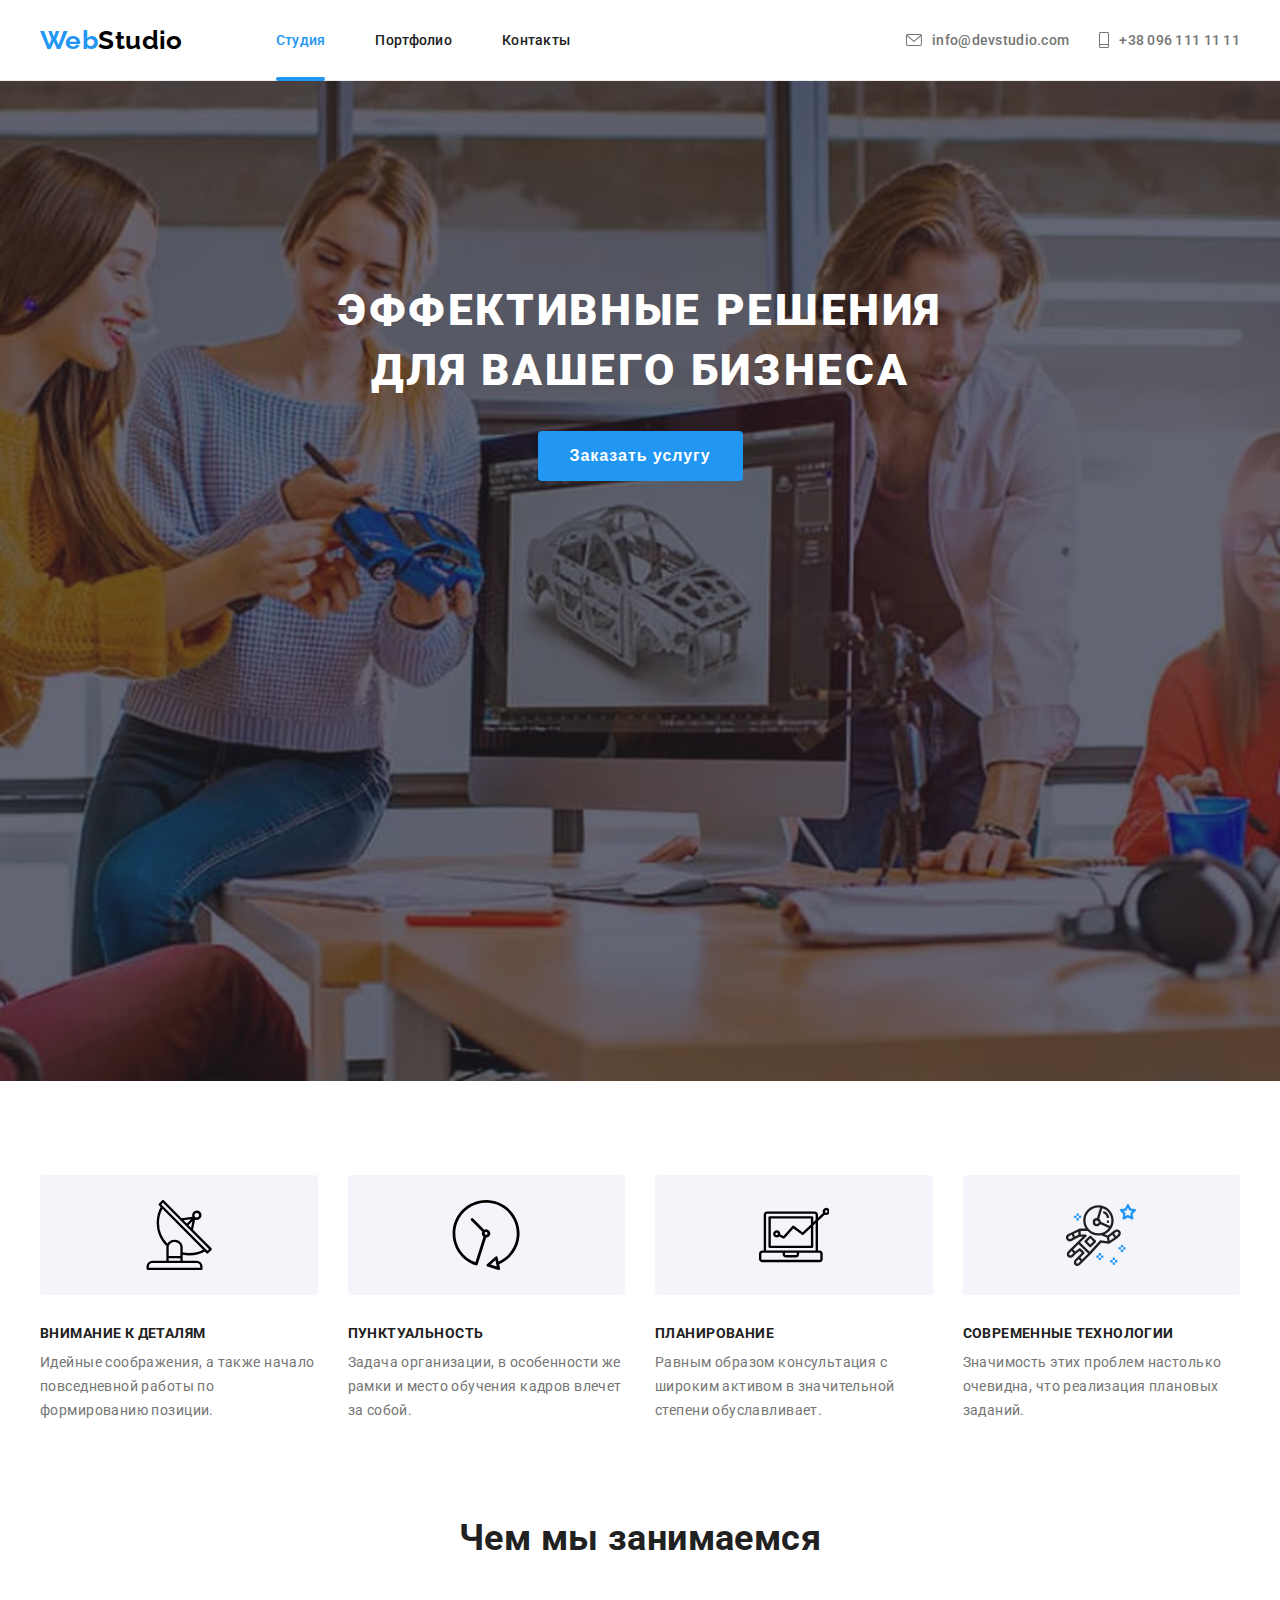
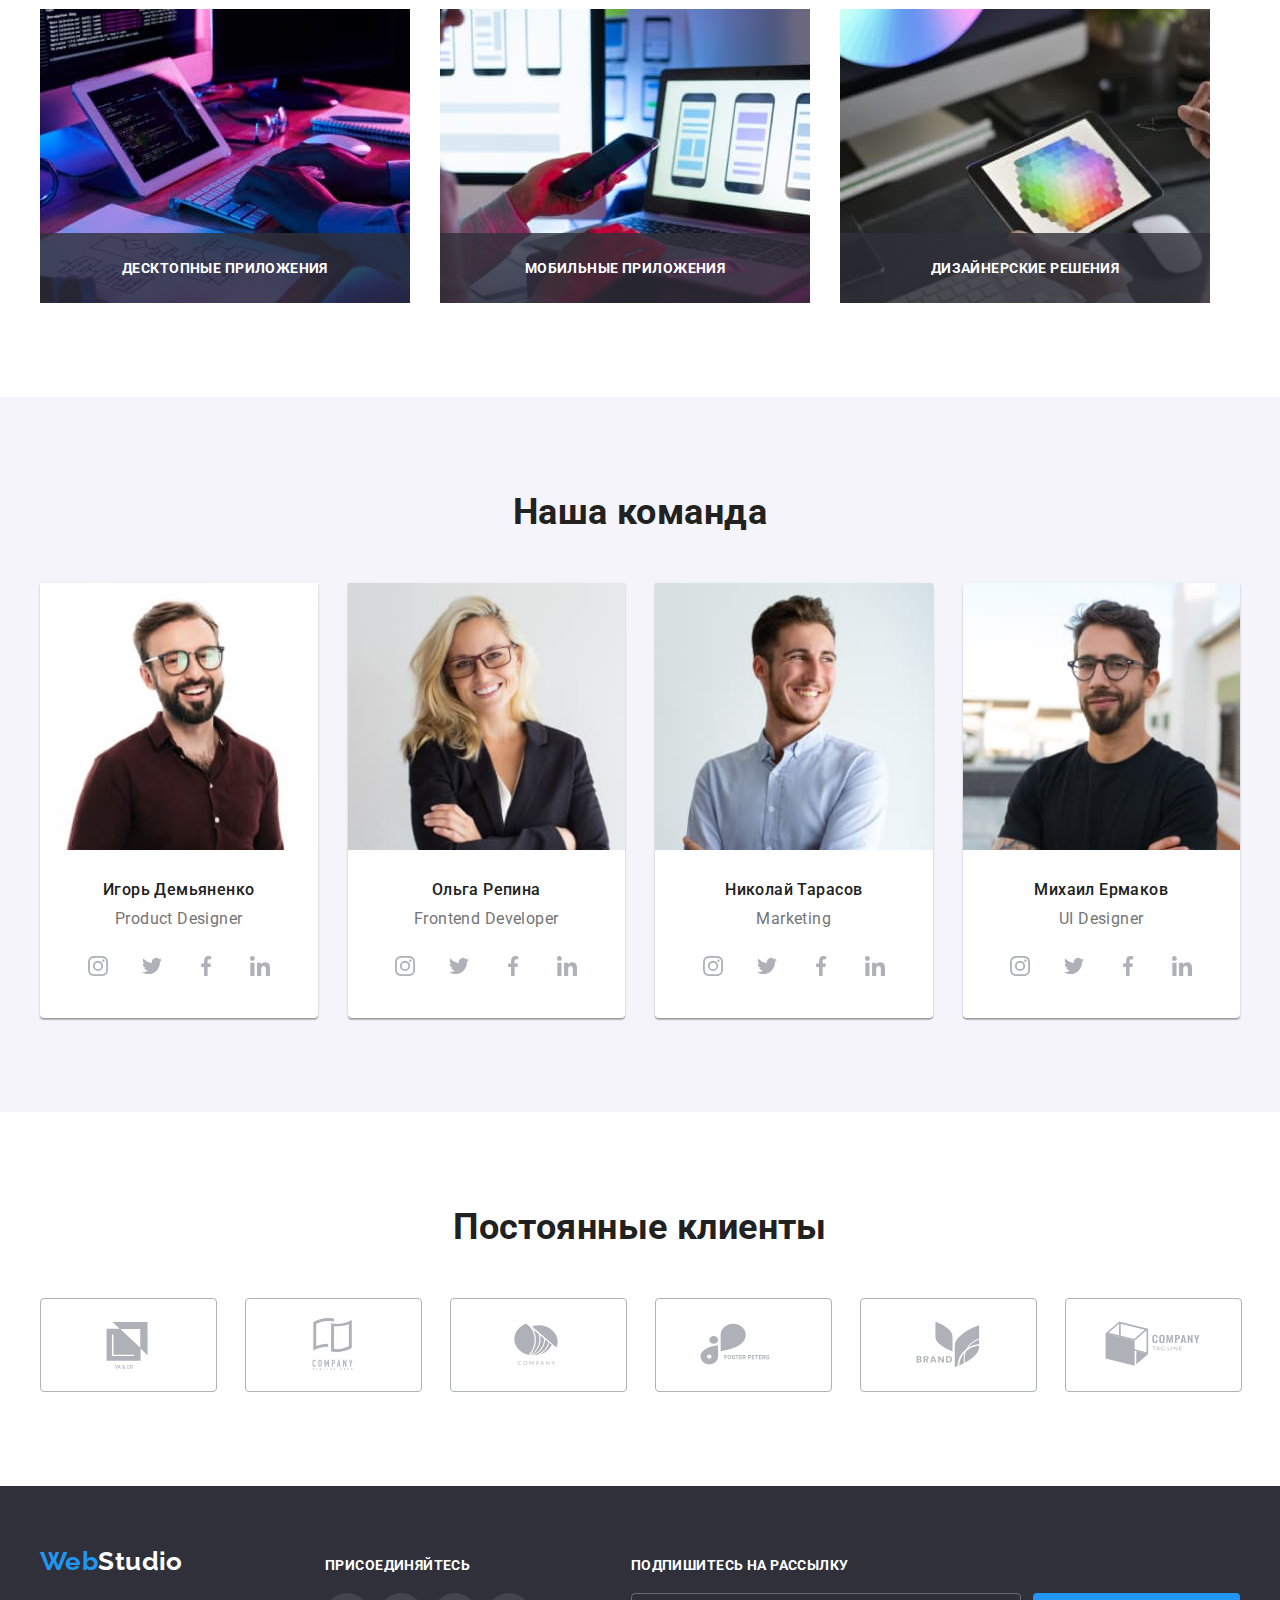
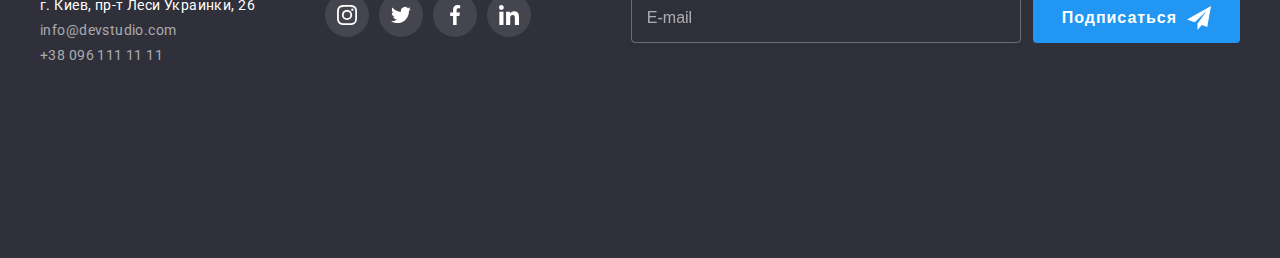
==== commit 8176785f: "homework08_06" ====
--- a/index.html
+++ b/index.html
@@ -17,9 +17,17 @@
 <body>
   <!--шапка-->
   <header class="header">
-    <nav class="container header-menu">
+    <nav class="container header-wrapper">
+
       <a href="./index.html" class="logo">Web<span class="logo__header">Studio</span></a>
-      <div class="header-menu__mobile" data-menu>
+      <button class="header-button" type="button" aria-expanded="false" aria-controls="menu-container" data-menu-button>
+        <svg class="header-button__icons" width="40px" height="40px" aria-label="Переключатель мобильного меню">
+          <use class="header-button__open-icon" href="./image/icons/symbol-defs.svg#icon-menu"></use>
+          <use class="header-button__close-icon" href="./image/icons/symbol-defs.svg#icon-close"></use>
+        </svg>
+      </button>
+
+      <div class="header-menu" data-menu>
         <ul class="header-menu__list">
           <li class="header-menu__item">
             <a href="./index.html" class="header-menu__link header-menu__link--current">Студия</a>
@@ -64,12 +72,7 @@
           </li>
         </ul>
       </div>
-      <button class="header-button" type="button" aria-expanded="false" aria-controls="menu-container" data-menu-button>
-        <svg class="header-button__icons" width="40px" height="40px" aria-label="Переключатель мобильного меню">
-          <use class="header-button__open-icon" href="./image/icons/symbol-defs.svg#icon-menu"></use>
-          <use class="header-button__close-icon" href="./image/icons/symbol-defs.svg#icon-close"></use>
-        </svg>
-      </button>
+
 
     </nav>
   </header>
--- a/css/main.min.css
+++ b/css/main.min.css
@@ -1,2 +1,2 @@
-body{margin:0;background-color:var(--white-tx-bg-color);color:#212121;font-family:'Roboto', sans-serif;font-size:14px;letter-spacing:0.03em}h1,h2,h3,p{margin-top:0;margin-bottom:0}ul{margin:0;padding:0;list-style:none}.section{padding-top:60px;padding-bottom:60px}@media screen and (min-width: 1200px){.section{padding-top:94px;padding-bottom:94px}}.container{padding-left:15px;padding-right:15px;margin-left:auto;margin-right:auto;width:480px}@media screen and (min-width: 768px){.container{width:768px}}@media screen and (min-width: 1200px){.container{width:1200px}}img{display:block;min-width:100%;height:auto}.title__doing,.title__team,.title__client{font-weight:700;font-size:28px;text-align:center;color:#212121}@media screen and (min-width: 1200px){.title__doing,.title__team,.title__client{font-size:36px}}.portfolio-title,.peculiarities-title{font-size:0}.header{position:relative;padding-top:16px;padding-bottom:16px;background-color:#fff;border-bottom:1px solid #ECECEC}@media screen and (min-width: 768px){.header{padding-top:0;padding-bottom:0}}.header-menu{display:-webkit-box;display:-ms-flexbox;display:flex;-webkit-box-align:center;-ms-flex-align:center;align-items:center;-webkit-box-pack:justify;-ms-flex-pack:justify;justify-content:space-between}@media screen and (min-width: 768px){.header-menu{-webkit-box-pack:start;-ms-flex-pack:start;justify-content:start}}.header-menu__mobile{position:absolute;min-width:480px;top:0;left:0;padding:48px 83px 48px 40px;background-color:#fff;-webkit-box-shadow:0px 4px 8px rgba(0,0,0,0.04),0px 2px 4px rgba(0,0,0,0.08),0px 1px 3px rgba(0,0,0,0.16);box-shadow:0px 4px 8px rgba(0,0,0,0.04),0px 2px 4px rgba(0,0,0,0.08),0px 1px 3px rgba(0,0,0,0.16);-webkit-transform:translateY(-101%);transform:translateY(-101%);-webkit-transition:-webkit-transform 250ms cubic-bezier(0.4, 0, 0.2, 1);transition:-webkit-transform 250ms cubic-bezier(0.4, 0, 0.2, 1);transition:transform 250ms cubic-bezier(0.4, 0, 0.2, 1);transition:transform 250ms cubic-bezier(0.4, 0, 0.2, 1), -webkit-transform 250ms cubic-bezier(0.4, 0, 0.2, 1)}@media screen and (min-width: 768px){.header-menu__mobile{width:100%;padding:0;position:static;-webkit-transform:translateY(0);transform:translateY(0);display:-webkit-box;display:-ms-flexbox;display:flex;-webkit-box-align:center;-ms-flex-align:center;align-items:center;margin-left:88px;-webkit-box-shadow:none;box-shadow:none}}@media screen and (min-width: 1200px){.header-menu__mobile{margin-left:93px;width:100%}}.header-menu__mobile.is-open{-webkit-transform:translateY(0);transform:translateY(0)}@media screen and (min-width: 768px){.header-menu__list{display:-webkit-box;display:-ms-flexbox;display:flex;-webkit-box-align:center;-ms-flex-align:center;align-items:center}}.header-menu__item+.header-menu__item{margin-top:32px}@media screen and (min-width: 768px){.header-menu__item+.header-menu__item{margin-top:0;margin-left:50px}}.header-menu__link{display:block;font-weight:500;font-size:40px;letter-spacing:0.02em;color:#212121;text-decoration:none}@media screen and (min-width: 768px){.header-menu__link{position:relative;font-size:14px;padding-top:32px;padding-bottom:32px;-webkit-transition:color 250ms cubic-bezier(0.4, 0, 0.2, 1);transition:color 250ms cubic-bezier(0.4, 0, 0.2, 1);-webkit-transition:opacity 250ms cubic-bezier(0.4, 0, 0.2, 1);transition:opacity 250ms cubic-bezier(0.4, 0, 0.2, 1)}.header-menu__link::after{content:'';position:absolute;left:0;bottom:-1px;display:block;width:100%;height:4px;background-color:#2196F3;border-radius:2px;opacity:0;-webkit-transition:opacity 250ms cubic-bezier(0.4, 0, 0.2, 1);transition:opacity 250ms cubic-bezier(0.4, 0, 0.2, 1)}.header-menu__link:hover,.header-menu__link:focus{color:#2196F3;-webkit-transition:opacity 250ms cubic-bezier(0.4, 0, 0.2, 1);transition:opacity 250ms cubic-bezier(0.4, 0, 0.2, 1);-webkit-transition:width 250ms cubic-bezier(0.4, 0, 0.2, 1);transition:width 250ms cubic-bezier(0.4, 0, 0.2, 1)}.header-menu__link:hover:after,.header-menu__link:focus:after{opacity:1}}.header-menu__link--current{color:#2196F3;position:relative}@media screen and (min-width: 768px){.header-menu__link--current:after{content:'';position:absolute;left:0;bottom:-1px;display:block;width:100%;height:4px;background-color:#2196F3;border-radius:2px;opacity:1}}.contact-list{margin-top:302px}@media screen and (min-width: 768px){.contact-list{margin-top:0;margin-left:auto;display:-webkit-box;display:-ms-flexbox;display:flex;-webkit-box-orient:vertical;-webkit-box-direction:reverse;-ms-flex-direction:column-reverse;flex-direction:column-reverse}}@media screen and (min-width: 1200px){.contact-list{-webkit-box-orient:horizontal;-webkit-box-direction:reverse;-ms-flex-direction:row-reverse;flex-direction:row-reverse;-webkit-box-align:center;-ms-flex-align:center;align-items:center}}@media screen and (min-width: 768px){.contact-list__item{display:-webkit-box;display:-ms-flexbox;display:flex;-webkit-box-align:center;-ms-flex-align:center;align-items:center}}.contact-list__item+.contact-list__item{margin-top:32px}@media screen and (min-width: 768px){.contact-list__item+.contact-list__item{margin-top:0;margin-bottom:10px}}@media screen and (min-width: 1200px){.contact-list__item+.contact-list__item{margin-bottom:0px;margin-right:30px}}.contact-list__phone{display:block;font-weight:500;font-size:34px;letter-spacing:0.02em;text-decoration:none;color:#2196F3}@media screen and (min-width: 768px){.contact-list__phone{display:-webkit-box;display:-ms-flexbox;display:flex;-webkit-box-align:center;-ms-flex-align:center;align-items:center;font-size:12px;color:#757575}}@media screen and (min-width: 1200px){.contact-list__phone{padding-top:32px;padding-bottom:32px;font-size:14px;-webkit-transition:color 250ms cubic-bezier(0.4, 0, 0.2, 1);transition:color 250ms cubic-bezier(0.4, 0, 0.2, 1)}.contact-list__phone:hover,.contact-list__phone:focus{color:#2196F3}}.contact-list__email{display:block;font-weight:500;font-size:24px;letter-spacing:0.02em;text-decoration:none;color:#757575}@media screen and (min-width: 768px){.contact-list__email{font-size:12px;display:-webkit-box;display:-ms-flexbox;display:flex;-webkit-box-align:center;-ms-flex-align:center;align-items:center}}@media screen and (min-width: 1200px){.contact-list__email{padding-top:32px;padding-bottom:32px;font-size:14px;-webkit-transition:color 250ms cubic-bezier(0.4, 0, 0.2, 1);transition:color 250ms cubic-bezier(0.4, 0, 0.2, 1)}.contact-list__email:hover,.contact-list__email:focus{color:#2196F3}}.contact-list__icon{display:none}@media screen and (min-width: 768px){.contact-list__icon{display:block;margin-right:10px;fill:currentColor}}.social-list{display:-webkit-box;display:-ms-flexbox;display:flex;-webkit-box-pack:justify;-ms-flex-pack:justify;justify-content:space-between;margin-top:64px}@media screen and (min-width: 768px){.social-list{display:none}}.social-list__link{font-weight:500;font-size:18px;letter-spacing:0.02em;text-decoration:none;color:#2196F3}.social-list__link:not(:last-child):after{content:'';border:1px solid rgba(33,33,33,0.2);-webkit-transform:rotate(90deg);transform:rotate(90deg);margin-right:10px;margin-left:10px}.logo{color:#2196F3;font-family:'Raleway', sans-serif;font-weight:700;font-size:26px;line-height:1.19;text-decoration:none}.logo__header{color:#000}.logo__footer{color:#fff}.button{padding:10px 32px;border:none;border-radius:4px;color:#fff;background-color:#2196F3;font-weight:700;font-size:16px;line-height:1.88;text-align:center;letter-spacing:0.06em;cursor:pointer;-webkit-transition:-webkit-box-shadow 250ms cubic-bezier(0.4, 0, 0.2, 1);transition:-webkit-box-shadow 250ms cubic-bezier(0.4, 0, 0.2, 1);transition:box-shadow 250ms cubic-bezier(0.4, 0, 0.2, 1);transition:box-shadow 250ms cubic-bezier(0.4, 0, 0.2, 1), -webkit-box-shadow 250ms cubic-bezier(0.4, 0, 0.2, 1)}.button:hover,.button:focus{-webkit-box-shadow:0px 4px 4px rgba(0,0,0,0.15);box-shadow:0px 4px 4px rgba(0,0,0,0.15)}.header-button{display:-webkit-box;display:-ms-flexbox;display:flex;-webkit-box-pack:center;-ms-flex-pack:center;justify-content:center;-webkit-box-align:center;-ms-flex-align:center;align-items:center;padding:0;border:none;color:inherit;background-color:transparent;z-index:1;cursor:pointer}@media screen and (min-width: 768px){.header-button{display:none}}.header-button:hover .header-button__close-icon,.header-button:hover .header-button__open-icon{fill:#2196F3}.header-button__open-icon,.header-button__close-icon{display:inline-block;fill:#212121;-webkit-transition:fill 250ms cubic-bezier(0.4, 0, 0.2, 1);transition:fill 250ms cubic-bezier(0.4, 0, 0.2, 1)}.header-button__close-icon{display:none}.header-button.is-open .header-button__close-icon{display:block}.header-button.is-open .header-button__open-icon{display:none}.banner__button{margin-top:30px}.form__button{margin-top:30px;padding:10px 55px}@media screen and (max-width: 767px){.filters{display:-webkit-box;display:-ms-flexbox;display:flex;-webkit-box-pack:start;-ms-flex-pack:start;justify-content:start;-ms-flex-wrap:wrap;flex-wrap:wrap;margin-right:-8px;margin-bottom:-15px}}@media screen and (min-width: 768px){.filters{display:-webkit-box;display:-ms-flexbox;display:flex;-webkit-box-pack:center;-ms-flex-pack:center;justify-content:center}}@media screen and (min-width: 768px){.filters__list+.filters__list{margin-left:8px}}@media screen and (max-width: 767px){.filters__list{margin-right:8px;margin-bottom:15px}}.filters__button{min-width:73px;padding:6px 22px;background-color:#F5F4FA;font-weight:500;font-size:16px;line-height:1.62;border-radius:4px;border:none;cursor:pointer;-webkit-transition:background-color 250ms cubic-bezier(0.4, 0, 0.2, 1);transition:background-color 250ms cubic-bezier(0.4, 0, 0.2, 1);-webkit-transition:color 250ms cubic-bezier(0.4, 0, 0.2, 1);transition:color 250ms cubic-bezier(0.4, 0, 0.2, 1);-webkit-transition:-webkit-box-shadow 250ms cubic-bezier(0.4, 0, 0.2, 1);transition:-webkit-box-shadow 250ms cubic-bezier(0.4, 0, 0.2, 1);transition:box-shadow 250ms cubic-bezier(0.4, 0, 0.2, 1);transition:box-shadow 250ms cubic-bezier(0.4, 0, 0.2, 1), -webkit-box-shadow 250ms cubic-bezier(0.4, 0, 0.2, 1)}.filters__button--active,.filters__button:hover,.filters__button:focus{color:#fff;background-color:#2196F3;-webkit-box-shadow:0px 3px 1px rgba(0,0,0,0.1),0px 1px 2px rgba(0,0,0,0.08),0px 2px 2px rgba(0,0,0,0.12);box-shadow:0px 3px 1px rgba(0,0,0,0.1),0px 1px 2px rgba(0,0,0,0.08),0px 2px 2px rgba(0,0,0,0.12)}.footer__button{margin:0 auto;margin-top:20px;padding:10px 29px;display:-webkit-box;display:-ms-flexbox;display:flex;-webkit-box-pack:center;-ms-flex-pack:center;justify-content:center;-webkit-box-align:center;-ms-flex-align:center;align-items:center}@media screen and (min-width: 1200px){.footer__button{margin-top:0}}.footer__icon{margin-left:10px;fill:currentColor}.social{display:-webkit-box;display:-ms-flexbox;display:flex;-webkit-box-pack:center;-ms-flex-pack:center;justify-content:center}.social__link{width:44px;height:44px;border-radius:50%;display:-webkit-box;display:-ms-flexbox;display:flex;-webkit-box-pack:center;-ms-flex-pack:center;justify-content:center;-webkit-box-align:center;-ms-flex-align:center;align-items:center;color:#AFB1B8;-webkit-transition:color 250ms cubic-bezier(0.4, 0, 0.2, 1);transition:color 250ms cubic-bezier(0.4, 0, 0.2, 1);-webkit-transition:background-color 250ms cubic-bezier(0.4, 0, 0.2, 1);transition:background-color 250ms cubic-bezier(0.4, 0, 0.2, 1)}.social__link:hover,.social__link:focus{background-color:#2196F3;color:#fff}.social__link--grey{background-color:rgba(255,255,255,0.1)}.social__icon+.social__icon{margin-left:10px}.social__img{fill:currentColor}.social__img--white{fill:#fff}.footer{min-height:252px;padding-top:60px;padding-bottom:60px;background-color:#2F303A;background-size:cover;min-width:480px;text-align:center}@media screen and (min-width: 1200px){.footer{text-align:left}}@media screen and (min-width: 1200px){.footer-wrapper{display:-webkit-box;display:-ms-flexbox;display:flex;-webkit-box-align:baseline;-ms-flex-align:baseline;align-items:baseline}}@media screen and (min-width: 768px){.footer-wrap{display:-webkit-box;display:-ms-flexbox;display:flex;-ms-flex-pack:distribute;justify-content:space-around;-webkit-box-align:baseline;-ms-flex-align:baseline;align-items:baseline}}.footer-address{margin-top:20px}.footer-address__list{font-style:normal}.footer-address__adr{color:#fff}.footer-address__item+.footer-address__item{margin-top:8px}@media screen and (min-width: 1200px){.footer-address__item+.footer-address__item{margin-top:9px}}.footer-address__email,.footer-address__phone{text-decoration:none;color:rgba(255,255,255,0.6);cursor:pointer;-webkit-transition:color 250ms cubic-bezier(0.4, 0, 0.2, 1);transition:color 250ms cubic-bezier(0.4, 0, 0.2, 1)}.footer-address__email:hover,.footer-address__email:focus,.footer-address__phone:hover,.footer-address__phone:focus{color:#2196F3}.footer-social{margin-top:60px}@media screen and (min-width: 1200px){.footer-social{margin-left:70px;margin-top:0}}.footer-social__title{margin-bottom:20px;font-size:14px;font-weight:700;text-transform:uppercase;color:#fff}.footer-subscribe{margin-top:60px}@media screen and (min-width: 1200px){.footer-subscribe{margin-top:0;margin-left:auto}}.footer-subscribe__form{margin-top:20px}@media screen and (min-width: 1200px){.footer-subscribe__form{display:-webkit-box;display:-ms-flexbox;display:flex;-webkit-box-pack:center;-ms-flex-pack:center;justify-content:center;margin-top:0}}.footer-subscribe__title{margin-bottom:20px;font-weight:700;font-size:14px;text-transform:uppercase;color:#fff}.footer-subscribe__field{width:100%;padding:15px;margin-right:12px;color:#fff;background-color:inherit;border:1px solid rgba(255,255,255,0.3);-webkit-filter:drop-shadow(0px 4px 4px rgba(0,0,0,0.15));filter:drop-shadow(0px 4px 4px rgba(0,0,0,0.15));border-radius:4px;cursor:pointer}.footer-subscribe__field::-webkit-input-placeholder{font-size:16px;color:rgba(255,255,255,0.6)}.footer-subscribe__field:-ms-input-placeholder{font-size:16px;color:rgba(255,255,255,0.6)}.footer-subscribe__field::-ms-input-placeholder{font-size:16px;color:rgba(255,255,255,0.6)}.footer-subscribe__field::placeholder{font-size:16px;color:rgba(255,255,255,0.6)}@media screen and (min-width: 768px){.footer-subscribe__field{width:450px}}@media screen and (min-width: 1200px){.footer-subscribe__field{width:358px}}.banner{background-color:#2F303A;background-repeat:no-repeat;background-position:center;background-size:cover;margin-left:auto;margin-right:auto;text-align:center;padding-top:118px;padding-bottom:118px}@media screen and (max-width: 480px){.banner{background-image:-webkit-gradient(linear, left top, left bottom, from(rgba(47,48,58,0.4)), to(rgba(47,48,58,0.4))),url(../../../image/bg/banner-mobile.jpg);background-image:linear-gradient(rgba(47,48,58,0.4), rgba(47,48,58,0.4)),url(../../../image/bg/banner-mobile.jpg);width:480px;height:400px}}@media screen and (max-width: 480px) and (min-device-pixel-ratio: 2), screen and (max-width: 480px) and (-webkit-min-device-pixel-ratio: 2), screen and (max-width: 480px) and (min-resolution: 192dpi), screen and (max-width: 480px) and (min-resolution: 2dppx){.banner{background-image:-webkit-gradient(linear, left top, left bottom, from(rgba(47,48,58,0.4)), to(rgba(47,48,58,0.4))),url(../../../image/bg/banner-mobile@2x.jpg);background-image:linear-gradient(rgba(47,48,58,0.4), rgba(47,48,58,0.4)),url(../../../image/bg/banner-mobile@2x.jpg)}}@media screen and (min-width: 481px){.banner{max-width:768px;height:400px;background-image:-webkit-gradient(linear, left top, left bottom, from(rgba(47,48,58,0.4)), to(rgba(47,48,58,0.4))),url(../../../image/bg/banner-tablet.jpg);background-image:linear-gradient(rgba(47,48,58,0.4), rgba(47,48,58,0.4)),url(../../../image/bg/banner-tablet.jpg)}}@media screen and (min-width: 481px) and (min-device-pixel-ratio: 2), screen and (min-width: 481px) and (-webkit-min-device-pixel-ratio: 2), screen and (min-width: 481px) and (min-resolution: 192dpi), screen and (min-width: 481px) and (min-resolution: 2dppx){.banner{background-image:-webkit-gradient(linear, left top, left bottom, from(rgba(47,48,58,0.4)), to(rgba(47,48,58,0.4))),url(../../../image/bg/banner-tablet@2x.jpg);background-image:linear-gradient(rgba(47,48,58,0.4), rgba(47,48,58,0.4)),url(../../../image/bg/banner-tablet@2x.jpg)}}@media screen and (min-width: 769px){.banner{background-image:-webkit-gradient(linear, left top, left bottom, from(rgba(47,48,58,0.4)), to(rgba(47,48,58,0.4))),url(../../../image/bg/banner-desktop.jpg);background-image:linear-gradient(rgba(47,48,58,0.4), rgba(47,48,58,0.4)),url(../../../image/bg/banner-desktop.jpg);max-width:1600px;min-height:600px;padding-top:200px;padding-bottom:200px}}@media screen and (min-width: 769px) and (min-device-pixel-ratio: 2), screen and (min-width: 769px) and (-webkit-min-device-pixel-ratio: 2), screen and (min-width: 769px) and (min-resolution: 192dpi), screen and (min-width: 769px) and (min-resolution: 2dppx){.banner{background-image:-webkit-gradient(linear, left top, left bottom, from(rgba(47,48,58,0.4)), to(rgba(47,48,58,0.4))),url(../../../image/bg/banner-desktop@2x.jpg);background-image:linear-gradient(rgba(47,48,58,0.4), rgba(47,48,58,0.4)),url(../../../image/bg/banner-desktop@2x.jpg)}}.banner__title{margin:0 auto;color:#fff;font-weight:900;font-size:26px;line-height:1.36;letter-spacing:0.06em;text-transform:uppercase}@media screen and (max-width: 1199px){.banner__title{max-width:360px}}@media screen and (min-width: 1200px){.banner__title{font-size:44px;width:696px}}.backdrop{position:fixed;top:0;left:0;width:100%;height:100%;background:rgba(0,0,0,0.2);z-index:2;opacity:1;-webkit-transition:opacity 250ms cubic-bezier(0.4, 0, 0.2, 1);transition:opacity 250ms cubic-bezier(0.4, 0, 0.2, 1)}.backdrop.is-hidden{opacity:0;pointer-events:none}.modal{position:absolute;min-width:450px;max-height:609px;padding:40px;top:50%;left:50%;-webkit-transform:translate(-50%, -50%);transform:translate(-50%, -50%);background-color:#fff;-webkit-box-shadow:0px 1px 3px rgba(0,0,0,0.12),0px 1px 1px rgba(0,0,0,0.14),0px 2px 1px rgba(0,0,0,0.2);box-shadow:0px 1px 3px rgba(0,0,0,0.12),0px 1px 1px rgba(0,0,0,0.14),0px 2px 1px rgba(0,0,0,0.2);border-radius:4px}@media screen and (min-width: 1200px){.modal{width:528px;height:581px}}.modal__title{font-weight:700;font-size:20px;text-align:center;color:#212121}.modal__btn-close{display:-webkit-box;display:-ms-flexbox;display:flex;-webkit-box-pack:center;-ms-flex-pack:center;justify-content:center;-webkit-box-align:center;-ms-flex-align:center;align-items:center;position:absolute;right:8px;top:8px;width:30px;height:30px;background:#fff;border:1px solid rgba(0,0,0,0.1);border-radius:50%;cursor:pointer;-webkit-transition:fill 250ms cubic-bezier(0.4, 0, 0.2, 1);transition:fill 250ms cubic-bezier(0.4, 0, 0.2, 1)}.modal__btn-close:hover,.modal__btn-close:focus{fill:#2196F3}.fieldset{margin-top:12px}.fieldset__form{display:-webkit-box;display:-ms-flexbox;display:flex;-webkit-box-orient:vertical;-webkit-box-direction:normal;-ms-flex-direction:column;flex-direction:column;position:relative;margin-top:10px;text-align:left;font-size:12px;letter-spacing:0.01em;color:#757575;cursor:pointer}.fieldset__form:first-child{margin-top:0}.fieldset__name,.fieldset__tel,.fieldset__email,.fieldset__textarea{margin-top:4px;padding:0;padding-left:42px;width:100%;height:40px;background-color:#fff;border:1px solid rgba(33,33,33,0.2);border-radius:4px;cursor:pointer;-webkit-transition:border-color 250ms cubic-bezier(0.4, 0, 0.2, 1);transition:border-color 250ms cubic-bezier(0.4, 0, 0.2, 1);-webkit-transition:outline 250ms cubic-bezier(0.4, 0, 0.2, 1);transition:outline 250ms cubic-bezier(0.4, 0, 0.2, 1)}.fieldset__name:focus,.fieldset__tel:focus,.fieldset__email:focus,.fieldset__textarea:focus{border:1px solid #2196F3;outline:inherit}.fieldset__name:focus+.fieldset__icon,.fieldset__tel:focus+.fieldset__icon,.fieldset__email:focus+.fieldset__icon,.fieldset__textarea:focus+.fieldset__icon{fill:#2196F3}.fieldset__icon{position:absolute;left:15px;bottom:15px;fill:#212121}.fieldset__textarea{height:120px;padding:12px 16px;resize:none}.fieldset__textarea::-webkit-input-placeholder{font-size:14px;letter-spacing:0.01em;color:rgba(117,117,117,0.5)}.fieldset__textarea:-ms-input-placeholder{font-size:14px;letter-spacing:0.01em;color:rgba(117,117,117,0.5)}.fieldset__textarea::-ms-input-placeholder{font-size:14px;letter-spacing:0.01em;color:rgba(117,117,117,0.5)}.fieldset__textarea::placeholder{font-size:14px;letter-spacing:0.01em;color:rgba(117,117,117,0.5)}.checkbox__form{display:-webkit-box;display:-ms-flexbox;display:flex;-webkit-box-align:center;-ms-flex-align:center;align-items:center;-webkit-box-pack:center;-ms-flex-pack:center;justify-content:center;margin-top:20px}.checkbox__field{position:absolute;width:1px;height:-1px;margin:-1px;border:0;padding:0;clip:rect(0 0 0 0);overflow:hidden}.checkbox__field:focus-within+.checkbox__icon{border:1px solid #2196F3}.checkbox__field:checked+.checkbox__icon{border-color:#2196F3;background-color:#2196F3;background-image:url(../image/icons/full-check.svg);background-size:contain;background-origin:border-box}.checkbox__icon{display:inline-block;margin-right:7px;width:15px;height:15px;border:1px solid rgba(33,33,33,0.2);border-radius:4px;-webkit-transition:background 250ms cubic-bezier(0.4, 0, 0.2, 1);transition:background 250ms cubic-bezier(0.4, 0, 0.2, 1)}.checkbox__descr{font-size:12px}@media screen and (min-width: 1200px){.checkbox__descr{font-size:14px}}.checkbox__link{color:#2196F3}@media screen and (min-width: 768px){.peculiarities__list{display:-webkit-box;display:-ms-flexbox;display:flex;-ms-flex-wrap:wrap;flex-wrap:wrap;-webkit-box-pack:justify;-ms-flex-pack:justify;justify-content:space-between;margin-bottom:-30px}}@media screen and (min-width: 768px){.peculiarities__item{width:calc((100% - 30px) / 2);margin-bottom:30px}}@media screen and (min-width: 1200px){.peculiarities__item{width:calc((100% - 90px) / 4)}}.peculiarities__item+.peculiarities__item{margin-top:30px}@media screen and (min-width: 768px){.peculiarities__item+.peculiarities__item{margin-top:0}}.peculiarities__bg-icon{display:-webkit-box;display:-ms-flexbox;display:flex;-webkit-box-pack:center;-ms-flex-pack:center;justify-content:center;-webkit-box-align:center;-ms-flex-align:center;align-items:center;width:100%;height:120px;border-radius:4px;background-color:#F5F4FA}.peculiarities__title{margin-top:30px;font-weight:700;font-size:14px;text-align:center;text-transform:uppercase;color:#212121}@media screen and (min-width: 768px){.peculiarities__title{text-align:left}}.peculiarities__subtitle{margin-top:10px;font-weight:400;font-size:14px;line-height:1.71;color:#757575}.doing{padding-top:0}.doing__list{display:-webkit-box;display:-ms-flexbox;display:flex;margin-top:50px}.doing__item{position:relative}.doing__item+.doing__item{margin-left:30px}.doing__img{display:block;min-width:100%;min-height:auto}.doing__subtitle{position:absolute;display:-webkit-box;display:-ms-flexbox;display:flex;-webkit-box-pack:center;-ms-flex-pack:center;justify-content:center;-webkit-box-align:center;-ms-flex-align:center;align-items:center;bottom:0;height:70px;width:100%;color:#fff;background-color:rgba(47,48,58,0.8);font-weight:700;font-size:14px;text-transform:uppercase;z-index:1}@media screen and (max-width: 1199px){.doing{display:none}}.team{background-color:#F5F4FA;min-width:480px}.team__list{margin-top:30px}@media screen and (min-width: 768px){.team__list{display:-webkit-box;display:-ms-flexbox;display:flex;-ms-flex-wrap:wrap;flex-wrap:wrap;-webkit-box-pack:justify;-ms-flex-pack:justify;justify-content:space-between;margin-bottom:-30px}}@media screen and (min-width: 1200px){.team__list{margin-top:50px}}.team__item{background:#fff;-webkit-box-shadow:0px 1px 3px rgba(0,0,0,0.12),0px 1px 1px rgba(0,0,0,0.14),0px 2px 1px rgba(0,0,0,0.2);box-shadow:0px 1px 3px rgba(0,0,0,0.12),0px 1px 1px rgba(0,0,0,0.14),0px 2px 1px rgba(0,0,0,0.2);border-radius:0px 0px 4px 4px}@media screen and (min-width: 768px){.team__item{width:calc((100% - 30px) / 2);margin-bottom:30px}}@media screen and (min-width: 1200px){.team__item{width:calc((100% - 90px) / 4)}}.team__item+.team__item{margin-top:30px}@media screen and (min-width: 768px){.team__item+.team__item{margin-top:0}}.team__descr{padding-top:30px;padding-bottom:24px}@media screen and (min-width: 1200px){.team__descr{padding-bottom:30px}}.team__img{display:block;min-width:100%;min-height:auto}.team__title{font-weight:500;font-size:16px;line-height:1.19;text-align:center}.team__subtitle{margin-top:10px;margin-bottom:16px;color:#757575;font-size:16px;line-height:1.19;text-align:center}.client{display:-webkit-box;display:-ms-flexbox;display:flex;-ms-flex-wrap:wrap;flex-wrap:wrap;-webkit-box-pack:justify;-ms-flex-pack:justify;justify-content:space-between;margin-top:30px;margin-bottom:-30px}@media screen and (min-width: 1200px){.client{margin-top:50px;margin-bottom:0}}.client__list{width:calc((100% - 30px) / 2);margin-bottom:30px}@media screen and (min-width: 768px){.client__list{width:calc((100% - 60px) / 3)}}@media screen and (min-width: 1200px){.client__list{width:calc((100% - 150px) / 6);margin-bottom:0}}.client__link{display:-webkit-box;display:-ms-flexbox;display:flex;-webkit-box-pack:center;-ms-flex-pack:center;justify-content:center;-webkit-box-align:center;-ms-flex-align:center;align-items:center;border:1px solid #AFB1B8;color:#AFB1B8;border-radius:4px;height:92px;width:100%;-webkit-transition:border-color 250ms cubic-bezier(0.4, 0, 0.2, 1);transition:border-color 250ms cubic-bezier(0.4, 0, 0.2, 1);-webkit-transition:color 250ms cubic-bezier(0.4, 0, 0.2, 1);transition:color 250ms cubic-bezier(0.4, 0, 0.2, 1)}.client__link:hover,.client__link:focus{border-color:#2196F3;color:#2196F3}.client__logo{fill:currentColor}.portfolio-list{display:-webkit-box;display:-ms-flexbox;display:flex;-ms-flex-wrap:wrap;flex-wrap:wrap;margin-top:50px;margin-right:-30px;margin-bottom:-30px}.portfolio-list__item{width:calc(100% / 3 - 30px);margin-right:30px;margin-bottom:30px}.portfolio-list__link{display:block;text-decoration:none;-webkit-transition:-webkit-box-shadow 250ms cubic-bezier(0.4, 0, 0.2, 1);transition:-webkit-box-shadow 250ms cubic-bezier(0.4, 0, 0.2, 1);transition:box-shadow 250ms cubic-bezier(0.4, 0, 0.2, 1);transition:box-shadow 250ms cubic-bezier(0.4, 0, 0.2, 1), -webkit-box-shadow 250ms cubic-bezier(0.4, 0, 0.2, 1)}.portfolio-list__link:hover,.portfolio-list__link:focus{-webkit-box-shadow:0px 1px 1px rgba(0,0,0,0.12),0px 4px 4px rgba(0,0,0,0.06),1px 4px 6px rgba(0,0,0,0.16);box-shadow:0px 1px 1px rgba(0,0,0,0.12),0px 4px 4px rgba(0,0,0,0.06),1px 4px 6px rgba(0,0,0,0.16)}.portfolio-list__link:hover .portfolio-list__descr,.portfolio-list__link:focus .portfolio-list__descr{-webkit-transform:translateY(0);transform:translateY(0)}.portfolio-list__title{color:#212121;font-weight:700;font-size:18px;line-height:2.0;letter-spacing:0.06em}.portfolio-list__subtitle{margin-top:4px;color:#757575;font-size:16px;line-height:1.88}.portfolio-list__img{display:block;max-width:100%;height:auto}.portfolio-list__header{padding:20px 24px;border:1px solid #EEEEEE;border-width:0 1px 1px 1px}.portfolio-list__overlay{position:relative;overflow:hidden}.portfolio-list__descr{position:absolute;padding:63px 23px;width:100%;height:100%;background:rgba(33,150,243,0.9);bottom:0;-webkit-transform:translateY(100%);transform:translateY(100%);font-size:18px;line-height:1.56;color:#fff;-webkit-transition:-webkit-transform 250ms cubic-bezier(0.4, 0, 0.2, 1);transition:-webkit-transform 250ms cubic-bezier(0.4, 0, 0.2, 1);transition:transform 250ms cubic-bezier(0.4, 0, 0.2, 1);transition:transform 250ms cubic-bezier(0.4, 0, 0.2, 1), -webkit-transform 250ms cubic-bezier(0.4, 0, 0.2, 1)}*{outline:1px solid tomato}
+body{margin:0;background-color:var(--white-tx-bg-color);color:#212121;font-family:'Roboto', sans-serif;font-size:14px;letter-spacing:0.03em}h1,h2,h3,p{margin-top:0;margin-bottom:0}ul{margin:0;padding:0;list-style:none}.section{padding-top:60px;padding-bottom:60px}@media screen and (min-width: 1200px){.section{padding-top:94px;padding-bottom:94px}}.container{padding-left:15px;padding-right:15px;margin-left:auto;margin-right:auto;max-width:480px}@media screen and (min-width: 320px) and (max-width: 767px){.container{position:relative}}@media screen and (min-width: 768px){.container{max-width:768px}}@media screen and (min-width: 1200px){.container{max-width:1200px}}img{display:block;min-width:100%;height:auto}.title__doing,.title__team,.title__client{font-weight:700;font-size:28px;text-align:center;color:#212121}@media screen and (min-width: 1200px){.title__doing,.title__team,.title__client{font-size:36px}}.portfolio-title,.peculiarities-title{font-size:0}.header{min-height:60px;background-color:#fff;border-bottom:1px solid #ECECEC}@media screen and (min-width: 768px){.header{padding:0}}.header-wrapper{padding-top:10px;padding-bottom:10px;display:-webkit-box;display:-ms-flexbox;display:flex;-webkit-box-align:center;-ms-flex-align:center;align-items:center}@media screen and (min-width: 768px){.header-wrapper{padding:0}}.header-menu{min-width:320px;position:absolute;top:0;left:0;right:0;width:100%;-webkit-transform:translateY(-101%);transform:translateY(-101%);padding:48px 83px 48px 40px;background-color:#fff;-webkit-box-shadow:0px 4px 8px rgba(0,0,0,0.04),0px 2px 4px rgba(0,0,0,0.08),0px 1px 3px rgba(0,0,0,0.16);box-shadow:0px 4px 8px rgba(0,0,0,0.04),0px 2px 4px rgba(0,0,0,0.08),0px 1px 3px rgba(0,0,0,0.16);-webkit-transition:-webkit-transform 250ms cubic-bezier(0.4, 0, 0.2, 1);transition:-webkit-transform 250ms cubic-bezier(0.4, 0, 0.2, 1);transition:transform 250ms cubic-bezier(0.4, 0, 0.2, 1);transition:transform 250ms cubic-bezier(0.4, 0, 0.2, 1), -webkit-transform 250ms cubic-bezier(0.4, 0, 0.2, 1);z-index:1}@media screen and (min-width: 320px) and (max-width: 479px){.header-menu{padding:48px 40px}}@media screen and (min-width: 768px){.header-menu{padding:0;position:static;-webkit-transform:translateY(0);transform:translateY(0);display:-webkit-box;display:-ms-flexbox;display:flex;-webkit-box-align:center;-ms-flex-align:center;align-items:center;margin-left:88px;-webkit-box-shadow:none;box-shadow:none;display:flex;-webkit-box-pack:justify;-ms-flex-pack:justify;justify-content:space-between}}@media screen and (min-width: 1200px){.header-menu{margin-left:93px}}.header-menu.is-open{-webkit-transform:translateY(0);transform:translateY(0)}@media screen and (min-width: 768px){.header-menu__list{display:-webkit-box;display:-ms-flexbox;display:flex;-webkit-box-align:center;-ms-flex-align:center;align-items:center}}.header-menu__item+.header-menu__item{margin-top:32px}@media screen and (min-width: 768px){.header-menu__item+.header-menu__item{margin-top:0;margin-left:50px}}.header-menu__link{display:block;font-weight:500;font-size:40px;letter-spacing:0.02em;color:#212121;text-decoration:none}@media screen and (min-width: 768px){.header-menu__link{position:relative;font-size:14px;padding-top:32px;padding-bottom:32px;-webkit-transition:color 250ms cubic-bezier(0.4, 0, 0.2, 1);transition:color 250ms cubic-bezier(0.4, 0, 0.2, 1);-webkit-transition:opacity 250ms cubic-bezier(0.4, 0, 0.2, 1);transition:opacity 250ms cubic-bezier(0.4, 0, 0.2, 1)}.header-menu__link::after{content:'';position:absolute;left:0;bottom:-1px;display:block;width:100%;height:4px;background-color:#2196F3;border-radius:2px;opacity:0;-webkit-transition:opacity 250ms cubic-bezier(0.4, 0, 0.2, 1);transition:opacity 250ms cubic-bezier(0.4, 0, 0.2, 1)}.header-menu__link:hover,.header-menu__link:focus{color:#2196F3;-webkit-transition:opacity 250ms cubic-bezier(0.4, 0, 0.2, 1);transition:opacity 250ms cubic-bezier(0.4, 0, 0.2, 1);-webkit-transition:width 250ms cubic-bezier(0.4, 0, 0.2, 1);transition:width 250ms cubic-bezier(0.4, 0, 0.2, 1)}.header-menu__link:hover:after,.header-menu__link:focus:after{opacity:1}}.header-menu__link--current{color:#2196F3;position:relative}@media screen and (min-width: 768px){.header-menu__link--current:after{content:'';position:absolute;left:0;bottom:-1px;display:block;width:100%;height:4px;background-color:#2196F3;border-radius:2px;opacity:1}}.contact-list{margin-top:302px}@media screen and (min-width: 768px){.contact-list{margin-top:0;margin-left:auto;display:-webkit-box;display:-ms-flexbox;display:flex;-webkit-box-orient:vertical;-webkit-box-direction:reverse;-ms-flex-direction:column-reverse;flex-direction:column-reverse}}@media screen and (min-width: 1200px){.contact-list{-webkit-box-orient:horizontal;-webkit-box-direction:reverse;-ms-flex-direction:row-reverse;flex-direction:row-reverse;-webkit-box-align:center;-ms-flex-align:center;align-items:center;margin-left:auto}}@media screen and (min-width: 768px){.contact-list__item{display:-webkit-box;display:-ms-flexbox;display:flex;-webkit-box-align:center;-ms-flex-align:center;align-items:center}}.contact-list__item+.contact-list__item{margin-top:32px}@media screen and (min-width: 768px){.contact-list__item+.contact-list__item{margin-top:0;margin-bottom:10px}}@media screen and (min-width: 1200px){.contact-list__item+.contact-list__item{margin-bottom:0px;margin-right:30px}}.contact-list__phone{display:block;font-weight:500;font-size:34px;letter-spacing:0.02em;text-decoration:none;color:#2196F3}@media screen and (min-width: 320px) and (max-width: 479px){.contact-list__phone{font-size:24px}}@media screen and (min-width: 768px){.contact-list__phone{display:-webkit-box;display:-ms-flexbox;display:flex;-webkit-box-align:center;-ms-flex-align:center;align-items:center;font-size:12px;color:#757575}}@media screen and (min-width: 1200px){.contact-list__phone{padding-top:32px;padding-bottom:32px;font-size:14px;-webkit-transition:color 250ms cubic-bezier(0.4, 0, 0.2, 1);transition:color 250ms cubic-bezier(0.4, 0, 0.2, 1)}.contact-list__phone:hover,.contact-list__phone:focus{color:#2196F3}}.contact-list__email{display:block;font-weight:500;font-size:24px;letter-spacing:0.02em;text-decoration:none;color:#757575}@media screen and (min-width: 768px){.contact-list__email{font-size:12px;display:-webkit-box;display:-ms-flexbox;display:flex;-webkit-box-align:center;-ms-flex-align:center;align-items:center}}@media screen and (min-width: 1200px){.contact-list__email{padding-top:32px;padding-bottom:32px;font-size:14px;-webkit-transition:color 250ms cubic-bezier(0.4, 0, 0.2, 1);transition:color 250ms cubic-bezier(0.4, 0, 0.2, 1)}.contact-list__email:hover,.contact-list__email:focus{color:#2196F3}}.contact-list__icon{display:none}@media screen and (min-width: 768px){.contact-list__icon{display:block;margin-right:10px;fill:currentColor}}.social-list{display:-webkit-box;display:-ms-flexbox;display:flex;-webkit-box-pack:justify;-ms-flex-pack:justify;justify-content:space-between;-ms-flex-wrap:wrap;flex-wrap:wrap;margin-top:64px}@media screen and (min-width: 768px){.social-list{display:none}}.social-list__item:not(:last-child){border-right:1px solid rgba(33,33,33,0.2)}.social-list__link{display:block;font-weight:500;font-size:18px;letter-spacing:0.02em;text-decoration:none;color:#2196F3}.logo{color:#2196F3;font-family:'Raleway', sans-serif;font-weight:700;font-size:26px;line-height:1.19;text-decoration:none}@media screen and (max-width: 1199px){.logo{font-size:24px}}.logo__header{color:#000}.logo__footer{color:#fff}.button{padding:10px 32px;border:none;border-radius:4px;color:#fff;background-color:#2196F3;font-weight:700;font-size:16px;line-height:1.88;text-align:center;letter-spacing:0.06em;cursor:pointer;-webkit-transition:-webkit-box-shadow 250ms cubic-bezier(0.4, 0, 0.2, 1);transition:-webkit-box-shadow 250ms cubic-bezier(0.4, 0, 0.2, 1);transition:box-shadow 250ms cubic-bezier(0.4, 0, 0.2, 1);transition:box-shadow 250ms cubic-bezier(0.4, 0, 0.2, 1), -webkit-box-shadow 250ms cubic-bezier(0.4, 0, 0.2, 1)}.button:hover,.button:focus{-webkit-box-shadow:0px 4px 4px rgba(0,0,0,0.15);box-shadow:0px 4px 4px rgba(0,0,0,0.15)}.header-button{display:-webkit-box;display:-ms-flexbox;display:flex;-webkit-box-pack:center;-ms-flex-pack:center;justify-content:center;-webkit-box-align:center;-ms-flex-align:center;align-items:center;padding:0;border:none;color:inherit;background-color:transparent;z-index:2;cursor:pointer;margin-left:auto}@media screen and (min-width: 768px){.header-button{display:none}}.header-button:hover .header-button__close-icon,.header-button:hover .header-button__open-icon{fill:#2196F3}.header-button__open-icon,.header-button__close-icon{display:inline-block;fill:#212121;-webkit-transition:fill 250ms cubic-bezier(0.4, 0, 0.2, 1);transition:fill 250ms cubic-bezier(0.4, 0, 0.2, 1)}.header-button__close-icon{display:none}.header-button.is-open .header-button__close-icon{display:block}.header-button.is-open .header-button__open-icon{display:none}.banner__button{margin-top:30px}.form__button{margin-top:30px;padding:10px 55px}@media screen and (max-width: 767px){.filters{display:-webkit-box;display:-ms-flexbox;display:flex;-webkit-box-pack:start;-ms-flex-pack:start;justify-content:start;-ms-flex-wrap:wrap;flex-wrap:wrap;margin-bottom:-15px}}@media screen and (min-width: 768px){.filters{display:-webkit-box;display:-ms-flexbox;display:flex;-webkit-box-pack:center;-ms-flex-pack:center;justify-content:center}}@media screen and (min-width: 768px){.filters__list+.filters__list{margin-left:8px}}@media screen and (max-width: 767px){.filters__list{margin-right:8px;margin-bottom:15px}}.filters__button{min-width:73px;padding:6px 22px;background-color:#F5F4FA;font-weight:500;font-size:16px;line-height:1.62;border-radius:4px;border:none;cursor:pointer;-webkit-transition:background-color 250ms cubic-bezier(0.4, 0, 0.2, 1);transition:background-color 250ms cubic-bezier(0.4, 0, 0.2, 1);-webkit-transition:color 250ms cubic-bezier(0.4, 0, 0.2, 1);transition:color 250ms cubic-bezier(0.4, 0, 0.2, 1);-webkit-transition:-webkit-box-shadow 250ms cubic-bezier(0.4, 0, 0.2, 1);transition:-webkit-box-shadow 250ms cubic-bezier(0.4, 0, 0.2, 1);transition:box-shadow 250ms cubic-bezier(0.4, 0, 0.2, 1);transition:box-shadow 250ms cubic-bezier(0.4, 0, 0.2, 1), -webkit-box-shadow 250ms cubic-bezier(0.4, 0, 0.2, 1)}.filters__button--active,.filters__button:hover,.filters__button:focus{color:#fff;background-color:#2196F3;-webkit-box-shadow:0px 3px 1px rgba(0,0,0,0.1),0px 1px 2px rgba(0,0,0,0.08),0px 2px 2px rgba(0,0,0,0.12);box-shadow:0px 3px 1px rgba(0,0,0,0.1),0px 1px 2px rgba(0,0,0,0.08),0px 2px 2px rgba(0,0,0,0.12)}.footer__button{margin:0 auto;margin-top:20px;padding:10px 29px;display:-webkit-box;display:-ms-flexbox;display:flex;-webkit-box-pack:center;-ms-flex-pack:center;justify-content:center;-webkit-box-align:center;-ms-flex-align:center;align-items:center}@media screen and (min-width: 1200px){.footer__button{margin-top:0}}.footer__icon{margin-left:10px;fill:currentColor}.social{display:-webkit-box;display:-ms-flexbox;display:flex;-webkit-box-pack:center;-ms-flex-pack:center;justify-content:center}.social__link{width:44px;height:44px;border-radius:50%;display:-webkit-box;display:-ms-flexbox;display:flex;-webkit-box-pack:center;-ms-flex-pack:center;justify-content:center;-webkit-box-align:center;-ms-flex-align:center;align-items:center;color:#AFB1B8;-webkit-transition:color 250ms cubic-bezier(0.4, 0, 0.2, 1);transition:color 250ms cubic-bezier(0.4, 0, 0.2, 1);-webkit-transition:background-color 250ms cubic-bezier(0.4, 0, 0.2, 1);transition:background-color 250ms cubic-bezier(0.4, 0, 0.2, 1)}.social__link:hover,.social__link:focus{background-color:#2196F3;color:#fff}.social__link--grey{background-color:rgba(255,255,255,0.1)}.social__icon+.social__icon{margin-left:10px}.social__img{fill:currentColor}.social__img--white{fill:#fff}.footer{min-height:252px;padding-top:60px;padding-bottom:60px;background-color:#2F303A;background-size:cover;text-align:center}@media screen and (min-width: 1200px){.footer{text-align:left}}@media screen and (min-width: 1200px){.footer-wrapper{display:-webkit-box;display:-ms-flexbox;display:flex;-webkit-box-align:baseline;-ms-flex-align:baseline;align-items:baseline}}@media screen and (min-width: 768px){.footer-wrap{display:-webkit-box;display:-ms-flexbox;display:flex;-ms-flex-pack:distribute;justify-content:space-around;-webkit-box-align:baseline;-ms-flex-align:baseline;align-items:baseline}}.footer-address{margin-top:20px}.footer-address__list{font-style:normal}.footer-address__adr{color:#fff}.footer-address__item+.footer-address__item{margin-top:8px}@media screen and (min-width: 1200px){.footer-address__item+.footer-address__item{margin-top:9px}}.footer-address__email,.footer-address__phone{text-decoration:none;color:rgba(255,255,255,0.6);cursor:pointer;-webkit-transition:color 250ms cubic-bezier(0.4, 0, 0.2, 1);transition:color 250ms cubic-bezier(0.4, 0, 0.2, 1)}.footer-address__email:hover,.footer-address__email:focus,.footer-address__phone:hover,.footer-address__phone:focus{color:#2196F3}.footer-social{margin-top:60px}@media screen and (min-width: 1200px){.footer-social{margin-left:70px;margin-top:0}}.footer-social__title{margin-bottom:20px;font-size:14px;font-weight:700;text-transform:uppercase;color:#fff}.footer-subscribe{margin-top:60px}@media screen and (min-width: 1200px){.footer-subscribe{margin-top:0;margin-left:auto}}.footer-subscribe__form{margin-top:20px}@media screen and (min-width: 1200px){.footer-subscribe__form{display:-webkit-box;display:-ms-flexbox;display:flex;-webkit-box-pack:center;-ms-flex-pack:center;justify-content:center;margin-top:0}}.footer-subscribe__title{margin-bottom:20px;font-weight:700;font-size:14px;text-transform:uppercase;color:#fff}.footer-subscribe__field{width:100%;padding:15px;margin-right:12px;color:#fff;background-color:inherit;border:1px solid rgba(255,255,255,0.3);-webkit-filter:drop-shadow(0px 4px 4px rgba(0,0,0,0.15));filter:drop-shadow(0px 4px 4px rgba(0,0,0,0.15));border-radius:4px;cursor:pointer}.footer-subscribe__field::-webkit-input-placeholder{font-size:16px;color:rgba(255,255,255,0.6)}.footer-subscribe__field:-ms-input-placeholder{font-size:16px;color:rgba(255,255,255,0.6)}.footer-subscribe__field::-ms-input-placeholder{font-size:16px;color:rgba(255,255,255,0.6)}.footer-subscribe__field::placeholder{font-size:16px;color:rgba(255,255,255,0.6)}@media screen and (min-width: 768px){.footer-subscribe__field{width:450px}}@media screen and (min-width: 1200px){.footer-subscribe__field{width:358px}}.banner{background-color:#2F303A;background-repeat:no-repeat;background-position:center;background-size:cover;margin-left:auto;margin-right:auto;text-align:center;padding-top:118px;padding-bottom:118px}@media screen and (max-width: 480px){.banner{background-image:-webkit-gradient(linear, left top, left bottom, from(rgba(47,48,58,0.4)), to(rgba(47,48,58,0.4))),url(../image/bg/banner-mobile.jpg);background-image:linear-gradient(rgba(47,48,58,0.4), rgba(47,48,58,0.4)),url(../image/bg/banner-mobile.jpg);max-width:480px;max-height:400px}}@media screen and (max-width: 480px) and (min-device-pixel-ratio: 2), screen and (max-width: 480px) and (-webkit-min-device-pixel-ratio: 2), screen and (max-width: 480px) and (min-resolution: 192dpi), screen and (max-width: 480px) and (min-resolution: 2dppx){.banner{background-image:-webkit-gradient(linear, left top, left bottom, from(rgba(47,48,58,0.4)), to(rgba(47,48,58,0.4))),url(../image/bg/banner-mobile@2x.jpg);background-image:linear-gradient(rgba(47,48,58,0.4), rgba(47,48,58,0.4)),url(../image/bg/banner-mobile@2x.jpg)}}@media screen and (min-width: 481px){.banner{max-width:768px;height:400px;background-image:-webkit-gradient(linear, left top, left bottom, from(rgba(47,48,58,0.4)), to(rgba(47,48,58,0.4))),url(../image/bg/banner-tablet.jpg);background-image:linear-gradient(rgba(47,48,58,0.4), rgba(47,48,58,0.4)),url(../image/bg/banner-tablet.jpg)}}@media screen and (min-width: 481px) and (min-device-pixel-ratio: 2), screen and (min-width: 481px) and (-webkit-min-device-pixel-ratio: 2), screen and (min-width: 481px) and (min-resolution: 192dpi), screen and (min-width: 481px) and (min-resolution: 2dppx){.banner{background-image:-webkit-gradient(linear, left top, left bottom, from(rgba(47,48,58,0.4)), to(rgba(47,48,58,0.4))),url(../image/bg/banner-tablet@2x.jpg);background-image:linear-gradient(rgba(47,48,58,0.4), rgba(47,48,58,0.4)),url(../image/bg/banner-tablet@2x.jpg)}}@media screen and (min-width: 769px){.banner{background-image:-webkit-gradient(linear, left top, left bottom, from(rgba(47,48,58,0.4)), to(rgba(47,48,58,0.4))),url(../image/bg/banner-desktop.jpg);background-image:linear-gradient(rgba(47,48,58,0.4), rgba(47,48,58,0.4)),url(../image/bg/banner-desktop.jpg);max-width:1600px;min-height:600px;padding-top:200px;padding-bottom:200px}}@media screen and (min-width: 769px) and (min-device-pixel-ratio: 2), screen and (min-width: 769px) and (-webkit-min-device-pixel-ratio: 2), screen and (min-width: 769px) and (min-resolution: 192dpi), screen and (min-width: 769px) and (min-resolution: 2dppx){.banner{background-image:-webkit-gradient(linear, left top, left bottom, from(rgba(47,48,58,0.4)), to(rgba(47,48,58,0.4))),url(../image/bg/banner-desktop@2x.jpg);background-image:linear-gradient(rgba(47,48,58,0.4), rgba(47,48,58,0.4)),url(../image/bg/banner-desktop@2x.jpg)}}.banner__title{margin:0 auto;color:#fff;font-weight:900;font-size:26px;line-height:1.36;letter-spacing:0.06em;text-transform:uppercase}@media screen and (max-width: 1199px){.banner__title{max-width:360px}}@media screen and (min-width: 1200px){.banner__title{font-size:44px;width:696px}}.backdrop{position:fixed;top:0;left:0;width:100%;height:100%;background:rgba(0,0,0,0.2);z-index:2;opacity:1;-webkit-transition:opacity 250ms cubic-bezier(0.4, 0, 0.2, 1);transition:opacity 250ms cubic-bezier(0.4, 0, 0.2, 1)}.backdrop.is-hidden{opacity:0;pointer-events:none}.modal{position:absolute;min-width:450px;max-height:609px;padding:40px;top:50%;left:50%;-webkit-transform:translate(-50%, -50%);transform:translate(-50%, -50%);background-color:#fff;-webkit-box-shadow:0px 1px 3px rgba(0,0,0,0.12),0px 1px 1px rgba(0,0,0,0.14),0px 2px 1px rgba(0,0,0,0.2);box-shadow:0px 1px 3px rgba(0,0,0,0.12),0px 1px 1px rgba(0,0,0,0.14),0px 2px 1px rgba(0,0,0,0.2);border-radius:4px}@media screen and (min-width: 1200px){.modal{width:528px;height:581px}}.modal__title{font-weight:700;font-size:20px;text-align:center;color:#212121}.modal__btn-close{display:-webkit-box;display:-ms-flexbox;display:flex;-webkit-box-pack:center;-ms-flex-pack:center;justify-content:center;-webkit-box-align:center;-ms-flex-align:center;align-items:center;position:absolute;right:8px;top:8px;width:30px;height:30px;background:#fff;border:1px solid rgba(0,0,0,0.1);border-radius:50%;cursor:pointer;-webkit-transition:fill 250ms cubic-bezier(0.4, 0, 0.2, 1);transition:fill 250ms cubic-bezier(0.4, 0, 0.2, 1)}.modal__btn-close:hover,.modal__btn-close:focus{fill:#2196F3}.fieldset{margin-top:12px}.fieldset__form{display:-webkit-box;display:-ms-flexbox;display:flex;-webkit-box-orient:vertical;-webkit-box-direction:normal;-ms-flex-direction:column;flex-direction:column;position:relative;margin-top:10px;text-align:left;font-size:12px;letter-spacing:0.01em;color:#757575;cursor:pointer}.fieldset__form:first-child{margin-top:0}.fieldset__name,.fieldset__tel,.fieldset__email,.fieldset__textarea{margin-top:4px;padding:0;padding-left:42px;width:100%;height:40px;background-color:#fff;border:1px solid rgba(33,33,33,0.2);border-radius:4px;cursor:pointer;-webkit-transition:border-color 250ms cubic-bezier(0.4, 0, 0.2, 1);transition:border-color 250ms cubic-bezier(0.4, 0, 0.2, 1);-webkit-transition:outline 250ms cubic-bezier(0.4, 0, 0.2, 1);transition:outline 250ms cubic-bezier(0.4, 0, 0.2, 1)}.fieldset__name:focus,.fieldset__tel:focus,.fieldset__email:focus,.fieldset__textarea:focus{border:1px solid #2196F3;outline:inherit}.fieldset__name:focus+.fieldset__icon,.fieldset__tel:focus+.fieldset__icon,.fieldset__email:focus+.fieldset__icon,.fieldset__textarea:focus+.fieldset__icon{fill:#2196F3}.fieldset__icon{position:absolute;left:15px;bottom:15px;fill:#212121}.fieldset__textarea{height:120px;padding:12px 16px;resize:none}.fieldset__textarea::-webkit-input-placeholder{font-size:14px;letter-spacing:0.01em;color:rgba(117,117,117,0.5)}.fieldset__textarea:-ms-input-placeholder{font-size:14px;letter-spacing:0.01em;color:rgba(117,117,117,0.5)}.fieldset__textarea::-ms-input-placeholder{font-size:14px;letter-spacing:0.01em;color:rgba(117,117,117,0.5)}.fieldset__textarea::placeholder{font-size:14px;letter-spacing:0.01em;color:rgba(117,117,117,0.5)}.checkbox__form{display:-webkit-box;display:-ms-flexbox;display:flex;-webkit-box-align:center;-ms-flex-align:center;align-items:center;-webkit-box-pack:center;-ms-flex-pack:center;justify-content:center;margin-top:20px}.checkbox__field{position:absolute;width:1px;height:-1px;margin:-1px;border:0;padding:0;clip:rect(0 0 0 0);overflow:hidden}.checkbox__field:focus-within+.checkbox__icon{border:1px solid #2196F3}.checkbox__field:checked+.checkbox__icon{border-color:#2196F3;background-color:#2196F3;background-image:url(../image/icons/full-check.svg);background-size:contain;background-origin:border-box}.checkbox__icon{display:inline-block;margin-right:7px;width:15px;height:15px;border:1px solid rgba(33,33,33,0.2);border-radius:4px;-webkit-transition:background 250ms cubic-bezier(0.4, 0, 0.2, 1);transition:background 250ms cubic-bezier(0.4, 0, 0.2, 1)}.checkbox__descr{font-size:12px}@media screen and (min-width: 1200px){.checkbox__descr{font-size:14px}}.checkbox__link{color:#2196F3}@media screen and (min-width: 768px){.peculiarities__list{display:-webkit-box;display:-ms-flexbox;display:flex;-ms-flex-wrap:wrap;flex-wrap:wrap;-webkit-box-pack:justify;-ms-flex-pack:justify;justify-content:space-between;margin-bottom:-30px}}@media screen and (min-width: 768px){.peculiarities__item{width:calc((100% - 30px) / 2);margin-bottom:30px}}@media screen and (min-width: 1200px){.peculiarities__item{width:calc((100% - 90px) / 4)}}.peculiarities__item+.peculiarities__item{margin-top:30px}@media screen and (min-width: 768px){.peculiarities__item+.peculiarities__item{margin-top:0}}.peculiarities__bg-icon{display:-webkit-box;display:-ms-flexbox;display:flex;-webkit-box-pack:center;-ms-flex-pack:center;justify-content:center;-webkit-box-align:center;-ms-flex-align:center;align-items:center;width:100%;height:120px;border-radius:4px;background-color:#F5F4FA}.peculiarities__title{margin-top:30px;font-weight:700;font-size:14px;text-align:center;text-transform:uppercase;color:#212121}@media screen and (min-width: 768px){.peculiarities__title{text-align:left}}.peculiarities__subtitle{margin-top:10px;font-weight:400;font-size:14px;line-height:1.71;color:#757575}.doing{padding-top:0}.doing__list{display:-webkit-box;display:-ms-flexbox;display:flex;margin-top:50px}.doing__item{position:relative}.doing__item+.doing__item{margin-left:30px}.doing__img{display:block;min-width:100%;min-height:auto}.doing__subtitle{position:absolute;display:-webkit-box;display:-ms-flexbox;display:flex;-webkit-box-pack:center;-ms-flex-pack:center;justify-content:center;-webkit-box-align:center;-ms-flex-align:center;align-items:center;bottom:0;height:70px;width:100%;color:#fff;background-color:rgba(47,48,58,0.8);font-weight:700;font-size:14px;text-transform:uppercase;z-index:1}@media screen and (max-width: 1199px){.doing{display:none}}.team{background-color:#F5F4FA}.team__list{margin-top:30px}@media screen and (min-width: 768px){.team__list{display:-webkit-box;display:-ms-flexbox;display:flex;-ms-flex-wrap:wrap;flex-wrap:wrap;-webkit-box-pack:justify;-ms-flex-pack:justify;justify-content:space-between;margin-bottom:-30px}}@media screen and (min-width: 1200px){.team__list{margin-top:50px}}.team__item{background:#fff;-webkit-box-shadow:0px 1px 3px rgba(0,0,0,0.12),0px 1px 1px rgba(0,0,0,0.14),0px 2px 1px rgba(0,0,0,0.2);box-shadow:0px 1px 3px rgba(0,0,0,0.12),0px 1px 1px rgba(0,0,0,0.14),0px 2px 1px rgba(0,0,0,0.2);border-radius:0px 0px 4px 4px}@media screen and (min-width: 768px){.team__item{width:calc((100% - 30px) / 2);margin-bottom:30px}}@media screen and (min-width: 1200px){.team__item{width:calc((100% - 90px) / 4)}}.team__item+.team__item{margin-top:30px}@media screen and (min-width: 768px){.team__item+.team__item{margin-top:0}}.team__descr{padding-top:30px;padding-bottom:24px}@media screen and (min-width: 1200px){.team__descr{padding-bottom:30px}}.team__title{font-weight:500;font-size:16px;line-height:1.19;text-align:center}.team__subtitle{margin-top:10px;margin-bottom:16px;color:#757575;font-size:16px;line-height:1.19;text-align:center}.client{display:-webkit-box;display:-ms-flexbox;display:flex;-ms-flex-wrap:wrap;flex-wrap:wrap;-webkit-box-pack:justify;-ms-flex-pack:justify;justify-content:space-between;margin-top:30px;margin-bottom:-30px}@media screen and (min-width: 1200px){.client{margin-top:50px;margin-bottom:0}}.client__list{width:calc((100% - 30px) / 2);margin-bottom:30px}@media screen and (min-width: 768px){.client__list{width:calc((100% - 60px) / 3)}}@media screen and (min-width: 1200px){.client__list{width:calc((100% - 150px) / 6);margin-bottom:0}}.client__link{display:-webkit-box;display:-ms-flexbox;display:flex;-webkit-box-pack:center;-ms-flex-pack:center;justify-content:center;-webkit-box-align:center;-ms-flex-align:center;align-items:center;border:1px solid #AFB1B8;color:#AFB1B8;border-radius:4px;height:92px;width:100%;-webkit-transition:border-color 250ms cubic-bezier(0.4, 0, 0.2, 1);transition:border-color 250ms cubic-bezier(0.4, 0, 0.2, 1);-webkit-transition:color 250ms cubic-bezier(0.4, 0, 0.2, 1);transition:color 250ms cubic-bezier(0.4, 0, 0.2, 1)}.client__link:hover,.client__link:focus{border-color:#2196F3;color:#2196F3}.client__logo{fill:currentColor}.portfolio-list{display:block;margin-top:40px;margin-bottom:-30px}@media screen and (min-width: 768px){.portfolio-list{display:-webkit-box;display:-ms-flexbox;display:flex;-webkit-box-pack:justify;-ms-flex-pack:justify;justify-content:space-between;-ms-flex-wrap:wrap;flex-wrap:wrap}}@media screen and (min-width: 1200px){.portfolio-list{margin-top:50px}}.portfolio-list__item{margin-bottom:30px}@media screen and (min-width: 768px){.portfolio-list__item{width:calc((100% - 30px) / 2)}}@media screen and (min-width: 1200px){.portfolio-list__item{width:calc((100% - 60px) / 3)}}.portfolio-list__link{display:block;height:100%;text-decoration:none;-webkit-transition:-webkit-box-shadow 250ms cubic-bezier(0.4, 0, 0.2, 1);transition:-webkit-box-shadow 250ms cubic-bezier(0.4, 0, 0.2, 1);transition:box-shadow 250ms cubic-bezier(0.4, 0, 0.2, 1);transition:box-shadow 250ms cubic-bezier(0.4, 0, 0.2, 1), -webkit-box-shadow 250ms cubic-bezier(0.4, 0, 0.2, 1)}.portfolio-list__link:hover,.portfolio-list__link:focus{-webkit-box-shadow:0px 1px 1px rgba(0,0,0,0.12),0px 4px 4px rgba(0,0,0,0.06),1px 4px 6px rgba(0,0,0,0.16);box-shadow:0px 1px 1px rgba(0,0,0,0.12),0px 4px 4px rgba(0,0,0,0.06),1px 4px 6px rgba(0,0,0,0.16)}.portfolio-list__link:hover .portfolio-list__descr,.portfolio-list__link:focus .portfolio-list__descr{-webkit-transform:translateY(0);transform:translateY(0)}.portfolio-list__title{color:#212121;font-weight:700;font-size:18px;letter-spacing:0.06em}.portfolio-list__subtitle{margin-top:4px;color:#757575;font-size:16px}.portfolio-list__header{padding:20px 24px;border:1px solid #EEEEEE;border-width:0 1px 1px 1px}.portfolio-list__overlay{position:relative;overflow:hidden}.portfolio-list__descr{position:absolute;padding:77px 24px;width:100%;height:100%;background:rgba(33,150,243,0.9);bottom:0;-webkit-transform:translateY(100%);transform:translateY(100%);font-size:18px;line-height:1.56;color:#fff;-webkit-transition:-webkit-transform 250ms cubic-bezier(0.4, 0, 0.2, 1);transition:-webkit-transform 250ms cubic-bezier(0.4, 0, 0.2, 1);transition:transform 250ms cubic-bezier(0.4, 0, 0.2, 1);transition:transform 250ms cubic-bezier(0.4, 0, 0.2, 1), -webkit-transform 250ms cubic-bezier(0.4, 0, 0.2, 1)}@media screen and (min-width: 768px){.portfolio-list__descr{padding:49px 24px 77px 24px}}@media screen and (min-width: 1200px){.portfolio-list__descr{padding:63px 24px}}
 /*# sourceMappingURL=main.min.css.map */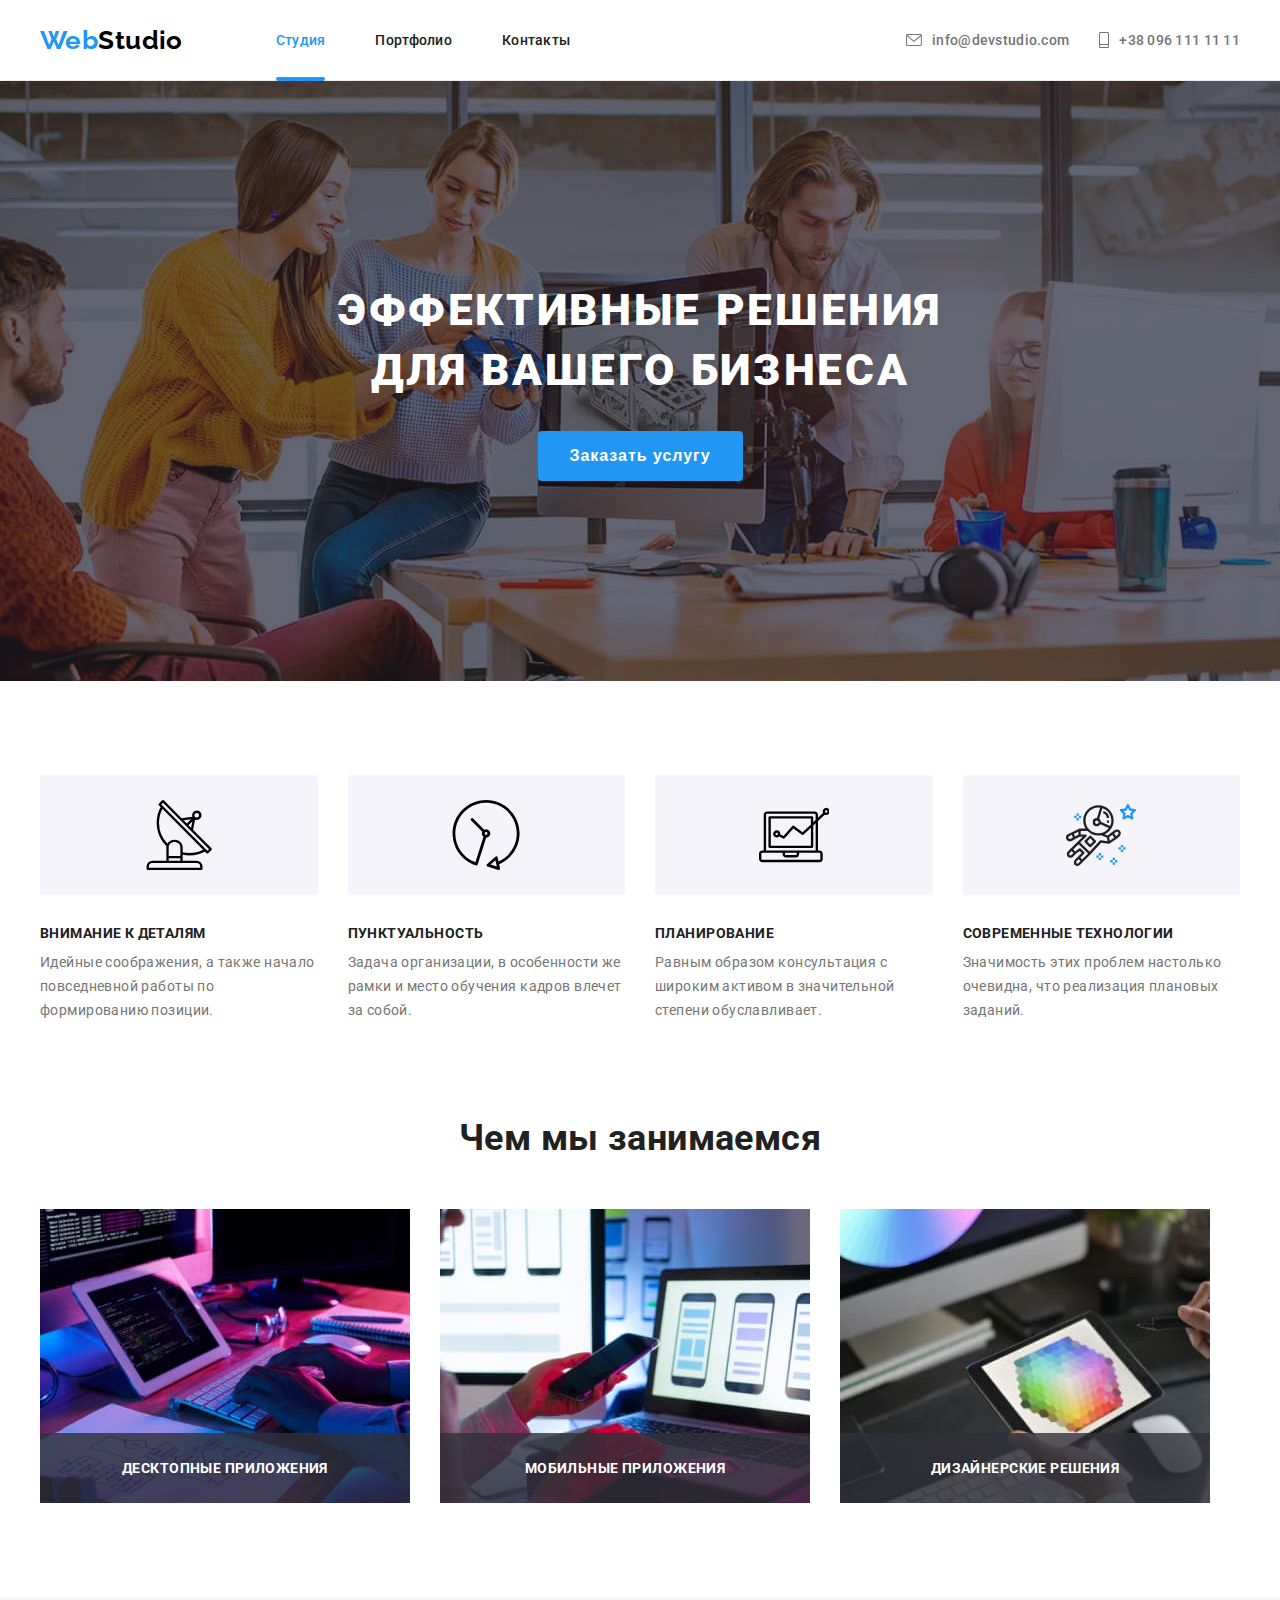
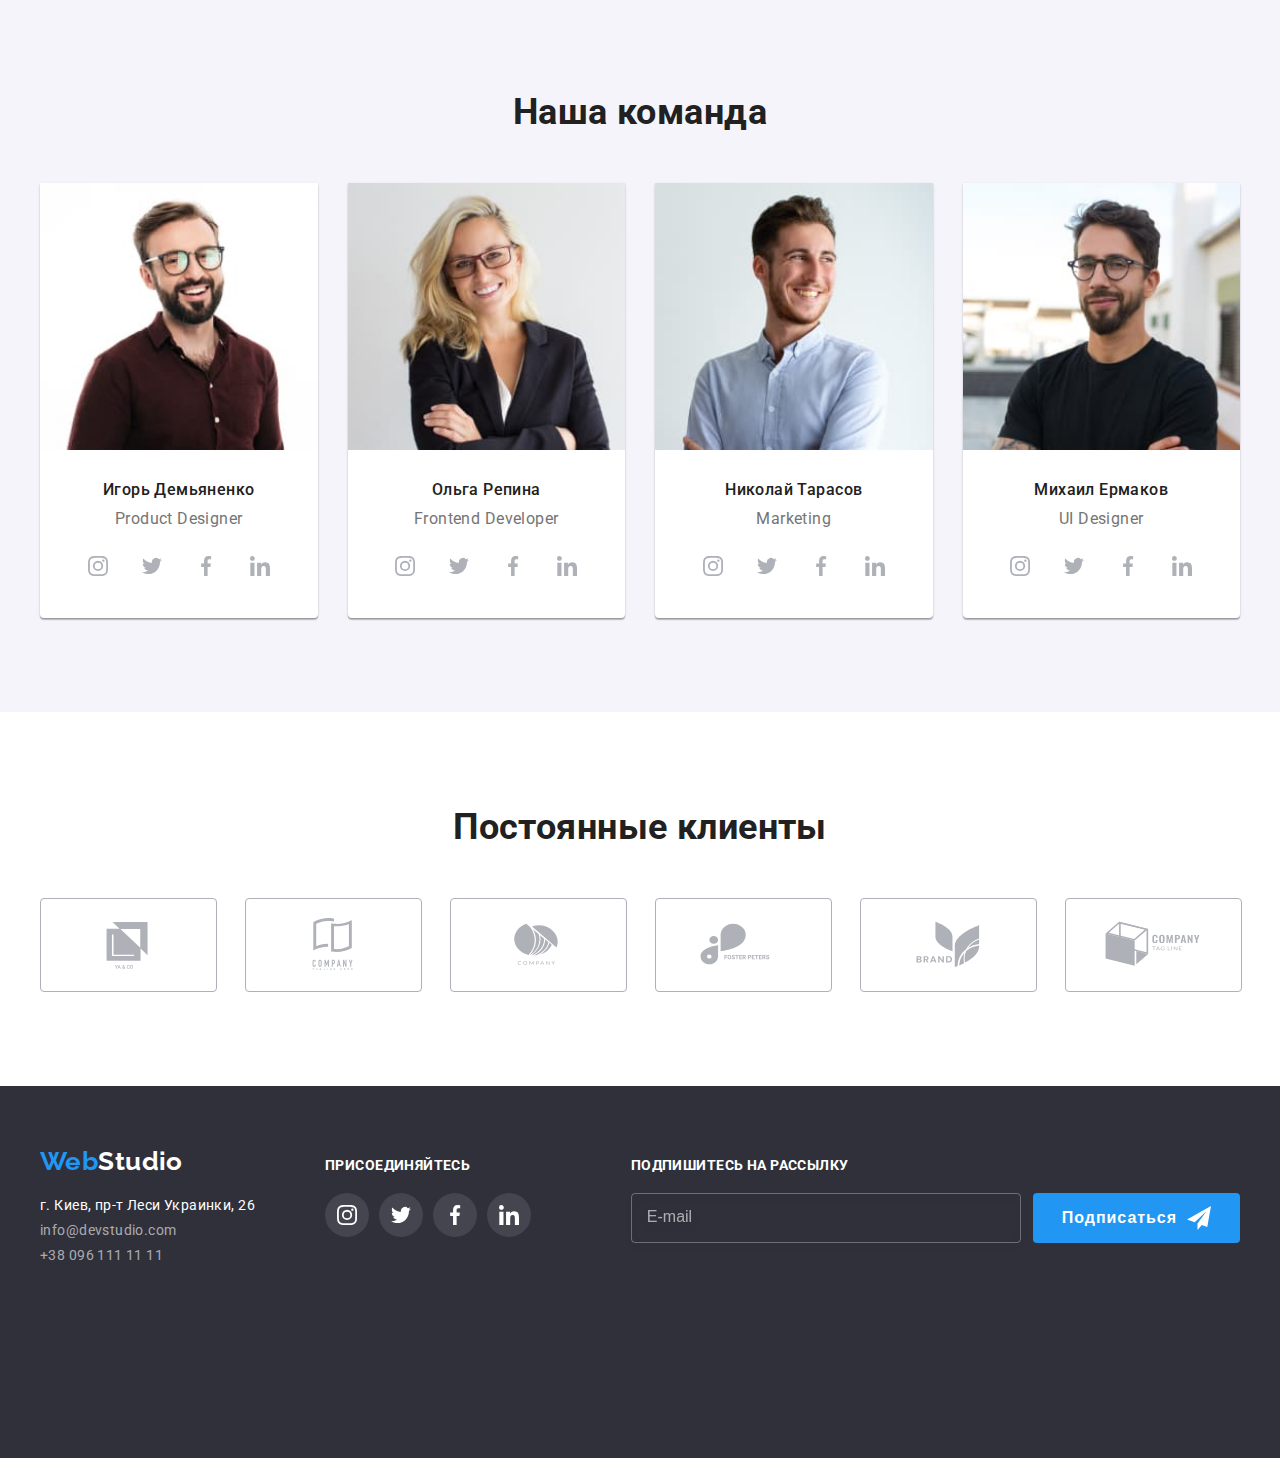
==== commit 9edaf823: "homework08_18" ====
--- a/index.html
+++ b/index.html
@@ -15,19 +15,20 @@
 </head>
 
 <body>
-  <!--шапка-->
+
   <header class="header">
     <nav class="container header-wrapper">
 
       <a href="./index.html" class="logo">Web<span class="logo__header">Studio</span></a>
-      <button class="header-button" type="button" aria-expanded="false" aria-controls="menu-container" data-menu-button>
-        <svg class="header-button__icons" width="40px" height="40px" aria-label="Переключатель мобильного меню">
+      <button class="header-button" type="button" aria-expanded="false" aria-controls="header-menu" data-menu-button>
+        <svg class="header-button__icons" width="24px" height="24px" aria-label="Переключатель мобильного меню">
           <use class="header-button__open-icon" href="./image/icons/symbol-defs.svg#icon-menu"></use>
           <use class="header-button__close-icon" href="./image/icons/symbol-defs.svg#icon-close"></use>
         </svg>
       </button>
 
-      <div class="header-menu" data-menu>
+      <div class="header-menu" id="header-menu" data-menu>
+
         <ul class="header-menu__list">
           <li class="header-menu__item">
             <a href="./index.html" class="header-menu__link header-menu__link--current">Студия</a>
@@ -61,12 +62,15 @@
           <li class="social-list__item">
             <a href="" class="social-list__link">Instagram</a>
           </li>
+          <li class="social-list__border"></li>
           <li class="social-list__item">
             <a href="" class="social-list__link">Twitter</a>
           </li>
+          <li class="social-list__border"></li>
           <li class="social-list__item">
             <a href="" class="social-list__link">Facebook</a>
           </li>
+          <li class="social-list__border"></li>
           <li class="social-list__item">
             <a href="" class="social-list__link">LinkedIn</a>
           </li>
@@ -195,15 +199,16 @@
         <ul class="doing__list">
           <li class="doing__item">
             <img srcset="
-            ./image/doing/box_1@1x.jpg 1x,
-            ./image/doing/box_1@2x.jpg 2x" class=" doing__img" src="./image/doing/box_1@1x.jpg 1x" alt="Комьютер"
+                      ./image/doing/box_1@1x.jpg 1x,
+                      ./image/doing/box_1@2x.jpg 2x" class="doing__img" src="image/doing/box_1@1x.jpg" alt="Комьютер"
               width="370" />
             <h3 class="doing__subtitle">Десктопные приложения</h3>
           </li>
           <li class="doing__item">
             <img srcset="
-            ./image/doing/box_2@1x.jpg 1x,
-            ./image/doing/box_2@2x.jpg 2x" class="doing__img" src="box_2@2x.jpg 1x" alt="Ноутбук" width="370" />
+                      ./image/doing/box_2@1x.jpg 1x,
+                      ./image/doing/box_2@2x.jpg 2x" class="doing__img" src="image/doing/box_2@1x.jpg" alt="Ноутбук"
+              width="370" />
             <h3 class="doing__subtitle">Мобильные приложения</h3>
           </li>
           <li class="doing__item">
@@ -218,21 +223,27 @@
       </div>
     </section>
     <!--Наша команда-->
+
     <section class="section team">
       <div class="container">
         <h2 class="title__team">Наша команда</h2>
         <ul class="team__list">
           <li class="team__item">
-            <img srcset="
-           ./image/team/team_card_1/team_card_1_mobile_450.jpg 450w,
-            ./image/team/team_card_1/team_card_1_mobile_450@2x.jpg 900w,
-             ./image/team/team_card_1/team_card_1_tablet_354.jpg 354w,
-             ./image/team/team_card_1/team_card_1_tablet_354@2x.jpg 708w, 
-             ./image/team/team_card_1/team_card_1_desktop_270.jpg 270w,
-             ./image/team/team_card_1/team_card_1_desktop_270@2x.jpg 540w"
-              sizes="(min-width: 1200px) 270px, (min-width: 768px) 354px, (max-width: 480px) 450px, 100vw"
-              class="team__img" src="./image/team_card_1/team/team_card_1_desktop_270.jpg" alt="Игорь Демьяненко"
-              width="270" />
+            <picture>
+              <source
+                srcset="./image/team/team_card_1/team_card_1_mobile_450.jpg 1x, ./image/team/team_card_1/team_card_1_mobile_450@2x.jpg 2x"
+                media="(max-width:767px)">
+              <source
+                srcset="./image/team/team_card_1/team_card_1_tablet_354.jpg 1x, ./image/team/team_card_1/team_card_1_tablet_354@2x.jpg 2x"
+                media="(max-width:1199px)">
+              <source
+                srcset="./image/team/team_card_1/team_card_1_desktop_270.jpg 1x, ./image/team/team_card_1/team_card_1_desktop_270@2x.jpg 2x"
+                media="(min-width:1200px)">
+              <img class="team__img" src="./image/team_card_1/team/team_card_1_desktop_270.jpg" alt="Игорь Демьяненко"
+                width="270" />
+            </picture>
+
+
             <div class="team__descr">
               <h3 class="team__title">Игорь Демьяненко</h3>
               <p class="team__subtitle">Product Designer</p>
@@ -271,16 +282,22 @@
           </li>
 
           <li class="team__item">
-            <img srcset="
-           ./image/team/team_card_2/team_card_2_mobile_450.jpg 450w,
-            ./image/team/team_card_2/team_card_2_mobile_450@2x.jpg 900w,
-             ./image/team/team_card_2/team_card_2_tablet_354.jpg 354w,
-             ./image/team/team_card_2/team_card_2_tablet_354@2x.jpg 708w, 
-             ./image/team/team_card_2/team_card_2_desktop_270.jpg 270w,
-             ./image/team/team_card_2/team_card_2_desktop_270@2x.jpg 540w"
-              sizes="(min-width: 1200px) 270px, (min-width: 768px) 354px, (max-width: 480px) 450px, 100vw"
-              class="team__img" src="./image/team_card_2/team/team_card_2_desktop_270.jpg" alt="Ольга Репина"
-              class="team__img" width="270" />
+            <picture>
+              <source
+                srcset="
+              ./image/team/team_card_2/team_card_2_mobile_450.jpg 1x, ./image/team/team_card_2/team_card_2_mobile_450@2x.jpg 2x"
+                media="
+                (max-width:767px)">
+              <source
+                srcset="./image/team/team_card_2/team_card_2_tablet_354.jpg 1x, ./image/team/team_card_2/team_card_2_tablet_354@2x.jpg 2x"
+                media="(max-width:1199px)">
+              <source
+                srcset="./image/team/team_card_2/team_card_2_desktop_270.jpg 1x, ./image/team/team_card_2/team_card_2_desktop_270@2x.jpg 2x"
+                media="(min-width:1200px)">
+
+              <img class="team__img" src="./image/team_card_2/team/team_card_2_desktop_270.jpg" alt="Ольга Репина"
+                width="270" />
+            </picture>
             <div class="team__descr">
               <h3 class="team__title">Ольга Репина</h3>
               <p class="team__subtitle">Frontend Developer</p>
@@ -319,16 +336,20 @@
           </li>
 
           <li class="team__item">
-            <img srcset="
-            ./image/team/team_card_3/team_card_3_mobile_450.jpg 450w,
-            ./image/team/team_card_3/team_card_3_mobile_450@2x.jpg 900w,
-             ./image/team/team_card_3/team_card_3_tablet_354.jpg 354w,
-             ./image/team/team_card_3/team_card_3_tablet_354@2x.jpg 708w, 
-             ./image/team/team_card_3/team_card_3_desktop_270.jpg 270w,
-             ./image/team/team_card_3/team_card_3_desktop_270@2x.jpg 540w"
-              sizes="(min-width: 1200px) 270px, (min-width: 768px) 354px, (max-width: 480px) 450px, 100vw"
-              class="team__img" src="./image/team_card_3/team/team_card_3_desktop_270.jpg" alt="Николай Тарасов"
-              class="team__img" width="270" />
+            <picture>
+              <source
+                srcset="./image/team/team_card_3/team_card_3_mobile_450.jpg 1x, ./image/team/team_card_3/team_card_3_mobile_450@2x.jpg 2x"
+                media="(max-width:767px)">
+              <source
+                srcset="./image/team/team_card_3/team_card_3_tablet_354.jpg 1x, ./image/team/team_card_3/team_card_3_tablet_354@2x.jpg 2x"
+                media="(max-width:1199px)">
+              <source
+                srcset="./image/team/team_card_3/team_card_3_desktop_270.jpg 1x, ./image/team/team_card_3/team_card_3_desktop_270@2x.jpg 2x"
+                media="(min-width:1200px)">
+
+              <img class="team__img" src="./image/team_card_3/team/team_card_3_desktop_270.jpg" alt="Николай Тарасов"
+                width="270" />
+            </picture>
             <div class="team__descr">
               <h3 class="team__title">Николай Тарасов</h3>
               <p class="team__subtitle">Marketing</p>
@@ -367,16 +388,20 @@
           </li>
 
           <li class="team__item">
-            <img srcset="
-            ./image/team/team_card_4/team_card_4_mobile_450.jpg 450w,
-            ./image/team/team_card_4/team_card_4_mobile_450@2x.jpg 900w,
-             ./image/team/team_card_4/team_card_4_tablet_354.jpg 354w,
-             ./image/team/team_card_4/team_card_4_tablet_354@2x.jpg 708w, 
-             ./image/team/team_card_4/team_card_4_desktop_270.jpg 270w,
-             ./image/team/team_card_4/team_card_4_desktop_270@2x.jpg 540w"
-              sizes="(min-width: 1200px) 270px, (min-width: 768px) 354px, (max-width: 480px) 450px, 100vw"
-              class="team__img" src="./image/team_card_4/team/team_card_4_desktop_270.jpg" alt="Михаил Ермаков"
-              class="team__img" width="270" />
+            <picture>
+              <source
+                srcset="./image/team/team_card_4/team_card_4_mobile_450.jpg 1x, ./image/team/team_card_4/team_card_4_mobile_450@2x.jpg 2x"
+                media="(max-width:767px)">
+              <source
+                srcset="./image/team/team_card_4/team_card_4_tablet_354.jpg 1x, ./image/team/team_card_4/team_card_4_tablet_354@2x.jpg 2x"
+                media="(max-width:1199px)">
+              <source
+                srcset="./image/team/team_card_4/team_card_4_desktop_270.jpg 1x, ./image/team/team_card_4/team_card_4_desktop_270@2x.jpg 2x"
+                media="(min-width:1200px)">
+
+              <img class="team__img" src="./image/team_card_4/team/team_card_4_desktop_270.jpg" alt="Михаил Ермаков"
+                width="270" />
+            </picture>
             <div class="team__descr">
               <h3 class="team__title">Михаил Ермаков</h3>
               <p class="team__subtitle">UI Designer</p>
--- a/css/main.min.css
+++ b/css/main.min.css
@@ -1,2 +1,2 @@
-body{margin:0;background-color:var(--white-tx-bg-color);color:#212121;font-family:'Roboto', sans-serif;font-size:14px;letter-spacing:0.03em}h1,h2,h3,p{margin-top:0;margin-bottom:0}ul{margin:0;padding:0;list-style:none}.section{padding-top:60px;padding-bottom:60px}@media screen and (min-width: 1200px){.section{padding-top:94px;padding-bottom:94px}}.container{padding-left:15px;padding-right:15px;margin-left:auto;margin-right:auto;max-width:480px}@media screen and (min-width: 320px) and (max-width: 767px){.container{position:relative}}@media screen and (min-width: 768px){.container{max-width:768px}}@media screen and (min-width: 1200px){.container{max-width:1200px}}img{display:block;min-width:100%;height:auto}.title__doing,.title__team,.title__client{font-weight:700;font-size:28px;text-align:center;color:#212121}@media screen and (min-width: 1200px){.title__doing,.title__team,.title__client{font-size:36px}}.portfolio-title,.peculiarities-title{font-size:0}.header{min-height:60px;background-color:#fff;border-bottom:1px solid #ECECEC}@media screen and (min-width: 768px){.header{padding:0}}.header-wrapper{padding-top:10px;padding-bottom:10px;display:-webkit-box;display:-ms-flexbox;display:flex;-webkit-box-align:center;-ms-flex-align:center;align-items:center}@media screen and (min-width: 768px){.header-wrapper{padding:0}}.header-menu{min-width:320px;position:absolute;top:0;left:0;right:0;width:100%;-webkit-transform:translateY(-101%);transform:translateY(-101%);padding:48px 83px 48px 40px;background-color:#fff;-webkit-box-shadow:0px 4px 8px rgba(0,0,0,0.04),0px 2px 4px rgba(0,0,0,0.08),0px 1px 3px rgba(0,0,0,0.16);box-shadow:0px 4px 8px rgba(0,0,0,0.04),0px 2px 4px rgba(0,0,0,0.08),0px 1px 3px rgba(0,0,0,0.16);-webkit-transition:-webkit-transform 250ms cubic-bezier(0.4, 0, 0.2, 1);transition:-webkit-transform 250ms cubic-bezier(0.4, 0, 0.2, 1);transition:transform 250ms cubic-bezier(0.4, 0, 0.2, 1);transition:transform 250ms cubic-bezier(0.4, 0, 0.2, 1), -webkit-transform 250ms cubic-bezier(0.4, 0, 0.2, 1);z-index:1}@media screen and (min-width: 320px) and (max-width: 479px){.header-menu{padding:48px 40px}}@media screen and (min-width: 768px){.header-menu{padding:0;position:static;-webkit-transform:translateY(0);transform:translateY(0);display:-webkit-box;display:-ms-flexbox;display:flex;-webkit-box-align:center;-ms-flex-align:center;align-items:center;margin-left:88px;-webkit-box-shadow:none;box-shadow:none;display:flex;-webkit-box-pack:justify;-ms-flex-pack:justify;justify-content:space-between}}@media screen and (min-width: 1200px){.header-menu{margin-left:93px}}.header-menu.is-open{-webkit-transform:translateY(0);transform:translateY(0)}@media screen and (min-width: 768px){.header-menu__list{display:-webkit-box;display:-ms-flexbox;display:flex;-webkit-box-align:center;-ms-flex-align:center;align-items:center}}.header-menu__item+.header-menu__item{margin-top:32px}@media screen and (min-width: 768px){.header-menu__item+.header-menu__item{margin-top:0;margin-left:50px}}.header-menu__link{display:block;font-weight:500;font-size:40px;letter-spacing:0.02em;color:#212121;text-decoration:none}@media screen and (min-width: 768px){.header-menu__link{position:relative;font-size:14px;padding-top:32px;padding-bottom:32px;-webkit-transition:color 250ms cubic-bezier(0.4, 0, 0.2, 1);transition:color 250ms cubic-bezier(0.4, 0, 0.2, 1);-webkit-transition:opacity 250ms cubic-bezier(0.4, 0, 0.2, 1);transition:opacity 250ms cubic-bezier(0.4, 0, 0.2, 1)}.header-menu__link::after{content:'';position:absolute;left:0;bottom:-1px;display:block;width:100%;height:4px;background-color:#2196F3;border-radius:2px;opacity:0;-webkit-transition:opacity 250ms cubic-bezier(0.4, 0, 0.2, 1);transition:opacity 250ms cubic-bezier(0.4, 0, 0.2, 1)}.header-menu__link:hover,.header-menu__link:focus{color:#2196F3;-webkit-transition:opacity 250ms cubic-bezier(0.4, 0, 0.2, 1);transition:opacity 250ms cubic-bezier(0.4, 0, 0.2, 1);-webkit-transition:width 250ms cubic-bezier(0.4, 0, 0.2, 1);transition:width 250ms cubic-bezier(0.4, 0, 0.2, 1)}.header-menu__link:hover:after,.header-menu__link:focus:after{opacity:1}}.header-menu__link--current{color:#2196F3;position:relative}@media screen and (min-width: 768px){.header-menu__link--current:after{content:'';position:absolute;left:0;bottom:-1px;display:block;width:100%;height:4px;background-color:#2196F3;border-radius:2px;opacity:1}}.contact-list{margin-top:302px}@media screen and (min-width: 768px){.contact-list{margin-top:0;margin-left:auto;display:-webkit-box;display:-ms-flexbox;display:flex;-webkit-box-orient:vertical;-webkit-box-direction:reverse;-ms-flex-direction:column-reverse;flex-direction:column-reverse}}@media screen and (min-width: 1200px){.contact-list{-webkit-box-orient:horizontal;-webkit-box-direction:reverse;-ms-flex-direction:row-reverse;flex-direction:row-reverse;-webkit-box-align:center;-ms-flex-align:center;align-items:center;margin-left:auto}}@media screen and (min-width: 768px){.contact-list__item{display:-webkit-box;display:-ms-flexbox;display:flex;-webkit-box-align:center;-ms-flex-align:center;align-items:center}}.contact-list__item+.contact-list__item{margin-top:32px}@media screen and (min-width: 768px){.contact-list__item+.contact-list__item{margin-top:0;margin-bottom:10px}}@media screen and (min-width: 1200px){.contact-list__item+.contact-list__item{margin-bottom:0px;margin-right:30px}}.contact-list__phone{display:block;font-weight:500;font-size:34px;letter-spacing:0.02em;text-decoration:none;color:#2196F3}@media screen and (min-width: 320px) and (max-width: 479px){.contact-list__phone{font-size:24px}}@media screen and (min-width: 768px){.contact-list__phone{display:-webkit-box;display:-ms-flexbox;display:flex;-webkit-box-align:center;-ms-flex-align:center;align-items:center;font-size:12px;color:#757575}}@media screen and (min-width: 1200px){.contact-list__phone{padding-top:32px;padding-bottom:32px;font-size:14px;-webkit-transition:color 250ms cubic-bezier(0.4, 0, 0.2, 1);transition:color 250ms cubic-bezier(0.4, 0, 0.2, 1)}.contact-list__phone:hover,.contact-list__phone:focus{color:#2196F3}}.contact-list__email{display:block;font-weight:500;font-size:24px;letter-spacing:0.02em;text-decoration:none;color:#757575}@media screen and (min-width: 768px){.contact-list__email{font-size:12px;display:-webkit-box;display:-ms-flexbox;display:flex;-webkit-box-align:center;-ms-flex-align:center;align-items:center}}@media screen and (min-width: 1200px){.contact-list__email{padding-top:32px;padding-bottom:32px;font-size:14px;-webkit-transition:color 250ms cubic-bezier(0.4, 0, 0.2, 1);transition:color 250ms cubic-bezier(0.4, 0, 0.2, 1)}.contact-list__email:hover,.contact-list__email:focus{color:#2196F3}}.contact-list__icon{display:none}@media screen and (min-width: 768px){.contact-list__icon{display:block;margin-right:10px;fill:currentColor}}.social-list{display:-webkit-box;display:-ms-flexbox;display:flex;-webkit-box-pack:justify;-ms-flex-pack:justify;justify-content:space-between;-ms-flex-wrap:wrap;flex-wrap:wrap;margin-top:64px}@media screen and (min-width: 768px){.social-list{display:none}}.social-list__item:not(:last-child){border-right:1px solid rgba(33,33,33,0.2)}.social-list__link{display:block;font-weight:500;font-size:18px;letter-spacing:0.02em;text-decoration:none;color:#2196F3}.logo{color:#2196F3;font-family:'Raleway', sans-serif;font-weight:700;font-size:26px;line-height:1.19;text-decoration:none}@media screen and (max-width: 1199px){.logo{font-size:24px}}.logo__header{color:#000}.logo__footer{color:#fff}.button{padding:10px 32px;border:none;border-radius:4px;color:#fff;background-color:#2196F3;font-weight:700;font-size:16px;line-height:1.88;text-align:center;letter-spacing:0.06em;cursor:pointer;-webkit-transition:-webkit-box-shadow 250ms cubic-bezier(0.4, 0, 0.2, 1);transition:-webkit-box-shadow 250ms cubic-bezier(0.4, 0, 0.2, 1);transition:box-shadow 250ms cubic-bezier(0.4, 0, 0.2, 1);transition:box-shadow 250ms cubic-bezier(0.4, 0, 0.2, 1), -webkit-box-shadow 250ms cubic-bezier(0.4, 0, 0.2, 1)}.button:hover,.button:focus{-webkit-box-shadow:0px 4px 4px rgba(0,0,0,0.15);box-shadow:0px 4px 4px rgba(0,0,0,0.15)}.header-button{display:-webkit-box;display:-ms-flexbox;display:flex;-webkit-box-pack:center;-ms-flex-pack:center;justify-content:center;-webkit-box-align:center;-ms-flex-align:center;align-items:center;padding:0;border:none;color:inherit;background-color:transparent;z-index:2;cursor:pointer;margin-left:auto}@media screen and (min-width: 768px){.header-button{display:none}}.header-button:hover .header-button__close-icon,.header-button:hover .header-button__open-icon{fill:#2196F3}.header-button__open-icon,.header-button__close-icon{display:inline-block;fill:#212121;-webkit-transition:fill 250ms cubic-bezier(0.4, 0, 0.2, 1);transition:fill 250ms cubic-bezier(0.4, 0, 0.2, 1)}.header-button__close-icon{display:none}.header-button.is-open .header-button__close-icon{display:block}.header-button.is-open .header-button__open-icon{display:none}.banner__button{margin-top:30px}.form__button{margin-top:30px;padding:10px 55px}@media screen and (max-width: 767px){.filters{display:-webkit-box;display:-ms-flexbox;display:flex;-webkit-box-pack:start;-ms-flex-pack:start;justify-content:start;-ms-flex-wrap:wrap;flex-wrap:wrap;margin-bottom:-15px}}@media screen and (min-width: 768px){.filters{display:-webkit-box;display:-ms-flexbox;display:flex;-webkit-box-pack:center;-ms-flex-pack:center;justify-content:center}}@media screen and (min-width: 768px){.filters__list+.filters__list{margin-left:8px}}@media screen and (max-width: 767px){.filters__list{margin-right:8px;margin-bottom:15px}}.filters__button{min-width:73px;padding:6px 22px;background-color:#F5F4FA;font-weight:500;font-size:16px;line-height:1.62;border-radius:4px;border:none;cursor:pointer;-webkit-transition:background-color 250ms cubic-bezier(0.4, 0, 0.2, 1);transition:background-color 250ms cubic-bezier(0.4, 0, 0.2, 1);-webkit-transition:color 250ms cubic-bezier(0.4, 0, 0.2, 1);transition:color 250ms cubic-bezier(0.4, 0, 0.2, 1);-webkit-transition:-webkit-box-shadow 250ms cubic-bezier(0.4, 0, 0.2, 1);transition:-webkit-box-shadow 250ms cubic-bezier(0.4, 0, 0.2, 1);transition:box-shadow 250ms cubic-bezier(0.4, 0, 0.2, 1);transition:box-shadow 250ms cubic-bezier(0.4, 0, 0.2, 1), -webkit-box-shadow 250ms cubic-bezier(0.4, 0, 0.2, 1)}.filters__button--active,.filters__button:hover,.filters__button:focus{color:#fff;background-color:#2196F3;-webkit-box-shadow:0px 3px 1px rgba(0,0,0,0.1),0px 1px 2px rgba(0,0,0,0.08),0px 2px 2px rgba(0,0,0,0.12);box-shadow:0px 3px 1px rgba(0,0,0,0.1),0px 1px 2px rgba(0,0,0,0.08),0px 2px 2px rgba(0,0,0,0.12)}.footer__button{margin:0 auto;margin-top:20px;padding:10px 29px;display:-webkit-box;display:-ms-flexbox;display:flex;-webkit-box-pack:center;-ms-flex-pack:center;justify-content:center;-webkit-box-align:center;-ms-flex-align:center;align-items:center}@media screen and (min-width: 1200px){.footer__button{margin-top:0}}.footer__icon{margin-left:10px;fill:currentColor}.social{display:-webkit-box;display:-ms-flexbox;display:flex;-webkit-box-pack:center;-ms-flex-pack:center;justify-content:center}.social__link{width:44px;height:44px;border-radius:50%;display:-webkit-box;display:-ms-flexbox;display:flex;-webkit-box-pack:center;-ms-flex-pack:center;justify-content:center;-webkit-box-align:center;-ms-flex-align:center;align-items:center;color:#AFB1B8;-webkit-transition:color 250ms cubic-bezier(0.4, 0, 0.2, 1);transition:color 250ms cubic-bezier(0.4, 0, 0.2, 1);-webkit-transition:background-color 250ms cubic-bezier(0.4, 0, 0.2, 1);transition:background-color 250ms cubic-bezier(0.4, 0, 0.2, 1)}.social__link:hover,.social__link:focus{background-color:#2196F3;color:#fff}.social__link--grey{background-color:rgba(255,255,255,0.1)}.social__icon+.social__icon{margin-left:10px}.social__img{fill:currentColor}.social__img--white{fill:#fff}.footer{min-height:252px;padding-top:60px;padding-bottom:60px;background-color:#2F303A;background-size:cover;text-align:center}@media screen and (min-width: 1200px){.footer{text-align:left}}@media screen and (min-width: 1200px){.footer-wrapper{display:-webkit-box;display:-ms-flexbox;display:flex;-webkit-box-align:baseline;-ms-flex-align:baseline;align-items:baseline}}@media screen and (min-width: 768px){.footer-wrap{display:-webkit-box;display:-ms-flexbox;display:flex;-ms-flex-pack:distribute;justify-content:space-around;-webkit-box-align:baseline;-ms-flex-align:baseline;align-items:baseline}}.footer-address{margin-top:20px}.footer-address__list{font-style:normal}.footer-address__adr{color:#fff}.footer-address__item+.footer-address__item{margin-top:8px}@media screen and (min-width: 1200px){.footer-address__item+.footer-address__item{margin-top:9px}}.footer-address__email,.footer-address__phone{text-decoration:none;color:rgba(255,255,255,0.6);cursor:pointer;-webkit-transition:color 250ms cubic-bezier(0.4, 0, 0.2, 1);transition:color 250ms cubic-bezier(0.4, 0, 0.2, 1)}.footer-address__email:hover,.footer-address__email:focus,.footer-address__phone:hover,.footer-address__phone:focus{color:#2196F3}.footer-social{margin-top:60px}@media screen and (min-width: 1200px){.footer-social{margin-left:70px;margin-top:0}}.footer-social__title{margin-bottom:20px;font-size:14px;font-weight:700;text-transform:uppercase;color:#fff}.footer-subscribe{margin-top:60px}@media screen and (min-width: 1200px){.footer-subscribe{margin-top:0;margin-left:auto}}.footer-subscribe__form{margin-top:20px}@media screen and (min-width: 1200px){.footer-subscribe__form{display:-webkit-box;display:-ms-flexbox;display:flex;-webkit-box-pack:center;-ms-flex-pack:center;justify-content:center;margin-top:0}}.footer-subscribe__title{margin-bottom:20px;font-weight:700;font-size:14px;text-transform:uppercase;color:#fff}.footer-subscribe__field{width:100%;padding:15px;margin-right:12px;color:#fff;background-color:inherit;border:1px solid rgba(255,255,255,0.3);-webkit-filter:drop-shadow(0px 4px 4px rgba(0,0,0,0.15));filter:drop-shadow(0px 4px 4px rgba(0,0,0,0.15));border-radius:4px;cursor:pointer}.footer-subscribe__field::-webkit-input-placeholder{font-size:16px;color:rgba(255,255,255,0.6)}.footer-subscribe__field:-ms-input-placeholder{font-size:16px;color:rgba(255,255,255,0.6)}.footer-subscribe__field::-ms-input-placeholder{font-size:16px;color:rgba(255,255,255,0.6)}.footer-subscribe__field::placeholder{font-size:16px;color:rgba(255,255,255,0.6)}@media screen and (min-width: 768px){.footer-subscribe__field{width:450px}}@media screen and (min-width: 1200px){.footer-subscribe__field{width:358px}}.banner{background-color:#2F303A;background-repeat:no-repeat;background-position:center;background-size:cover;margin-left:auto;margin-right:auto;text-align:center;padding-top:118px;padding-bottom:118px}@media screen and (max-width: 480px){.banner{background-image:-webkit-gradient(linear, left top, left bottom, from(rgba(47,48,58,0.4)), to(rgba(47,48,58,0.4))),url(../image/bg/banner-mobile.jpg);background-image:linear-gradient(rgba(47,48,58,0.4), rgba(47,48,58,0.4)),url(../image/bg/banner-mobile.jpg);max-width:480px;max-height:400px}}@media screen and (max-width: 480px) and (min-device-pixel-ratio: 2), screen and (max-width: 480px) and (-webkit-min-device-pixel-ratio: 2), screen and (max-width: 480px) and (min-resolution: 192dpi), screen and (max-width: 480px) and (min-resolution: 2dppx){.banner{background-image:-webkit-gradient(linear, left top, left bottom, from(rgba(47,48,58,0.4)), to(rgba(47,48,58,0.4))),url(../image/bg/banner-mobile@2x.jpg);background-image:linear-gradient(rgba(47,48,58,0.4), rgba(47,48,58,0.4)),url(../image/bg/banner-mobile@2x.jpg)}}@media screen and (min-width: 481px){.banner{max-width:768px;height:400px;background-image:-webkit-gradient(linear, left top, left bottom, from(rgba(47,48,58,0.4)), to(rgba(47,48,58,0.4))),url(../image/bg/banner-tablet.jpg);background-image:linear-gradient(rgba(47,48,58,0.4), rgba(47,48,58,0.4)),url(../image/bg/banner-tablet.jpg)}}@media screen and (min-width: 481px) and (min-device-pixel-ratio: 2), screen and (min-width: 481px) and (-webkit-min-device-pixel-ratio: 2), screen and (min-width: 481px) and (min-resolution: 192dpi), screen and (min-width: 481px) and (min-resolution: 2dppx){.banner{background-image:-webkit-gradient(linear, left top, left bottom, from(rgba(47,48,58,0.4)), to(rgba(47,48,58,0.4))),url(../image/bg/banner-tablet@2x.jpg);background-image:linear-gradient(rgba(47,48,58,0.4), rgba(47,48,58,0.4)),url(../image/bg/banner-tablet@2x.jpg)}}@media screen and (min-width: 769px){.banner{background-image:-webkit-gradient(linear, left top, left bottom, from(rgba(47,48,58,0.4)), to(rgba(47,48,58,0.4))),url(../image/bg/banner-desktop.jpg);background-image:linear-gradient(rgba(47,48,58,0.4), rgba(47,48,58,0.4)),url(../image/bg/banner-desktop.jpg);max-width:1600px;min-height:600px;padding-top:200px;padding-bottom:200px}}@media screen and (min-width: 769px) and (min-device-pixel-ratio: 2), screen and (min-width: 769px) and (-webkit-min-device-pixel-ratio: 2), screen and (min-width: 769px) and (min-resolution: 192dpi), screen and (min-width: 769px) and (min-resolution: 2dppx){.banner{background-image:-webkit-gradient(linear, left top, left bottom, from(rgba(47,48,58,0.4)), to(rgba(47,48,58,0.4))),url(../image/bg/banner-desktop@2x.jpg);background-image:linear-gradient(rgba(47,48,58,0.4), rgba(47,48,58,0.4)),url(../image/bg/banner-desktop@2x.jpg)}}.banner__title{margin:0 auto;color:#fff;font-weight:900;font-size:26px;line-height:1.36;letter-spacing:0.06em;text-transform:uppercase}@media screen and (max-width: 1199px){.banner__title{max-width:360px}}@media screen and (min-width: 1200px){.banner__title{font-size:44px;width:696px}}.backdrop{position:fixed;top:0;left:0;width:100%;height:100%;background:rgba(0,0,0,0.2);z-index:2;opacity:1;-webkit-transition:opacity 250ms cubic-bezier(0.4, 0, 0.2, 1);transition:opacity 250ms cubic-bezier(0.4, 0, 0.2, 1)}.backdrop.is-hidden{opacity:0;pointer-events:none}.modal{position:absolute;min-width:450px;max-height:609px;padding:40px;top:50%;left:50%;-webkit-transform:translate(-50%, -50%);transform:translate(-50%, -50%);background-color:#fff;-webkit-box-shadow:0px 1px 3px rgba(0,0,0,0.12),0px 1px 1px rgba(0,0,0,0.14),0px 2px 1px rgba(0,0,0,0.2);box-shadow:0px 1px 3px rgba(0,0,0,0.12),0px 1px 1px rgba(0,0,0,0.14),0px 2px 1px rgba(0,0,0,0.2);border-radius:4px}@media screen and (min-width: 1200px){.modal{width:528px;height:581px}}.modal__title{font-weight:700;font-size:20px;text-align:center;color:#212121}.modal__btn-close{display:-webkit-box;display:-ms-flexbox;display:flex;-webkit-box-pack:center;-ms-flex-pack:center;justify-content:center;-webkit-box-align:center;-ms-flex-align:center;align-items:center;position:absolute;right:8px;top:8px;width:30px;height:30px;background:#fff;border:1px solid rgba(0,0,0,0.1);border-radius:50%;cursor:pointer;-webkit-transition:fill 250ms cubic-bezier(0.4, 0, 0.2, 1);transition:fill 250ms cubic-bezier(0.4, 0, 0.2, 1)}.modal__btn-close:hover,.modal__btn-close:focus{fill:#2196F3}.fieldset{margin-top:12px}.fieldset__form{display:-webkit-box;display:-ms-flexbox;display:flex;-webkit-box-orient:vertical;-webkit-box-direction:normal;-ms-flex-direction:column;flex-direction:column;position:relative;margin-top:10px;text-align:left;font-size:12px;letter-spacing:0.01em;color:#757575;cursor:pointer}.fieldset__form:first-child{margin-top:0}.fieldset__name,.fieldset__tel,.fieldset__email,.fieldset__textarea{margin-top:4px;padding:0;padding-left:42px;width:100%;height:40px;background-color:#fff;border:1px solid rgba(33,33,33,0.2);border-radius:4px;cursor:pointer;-webkit-transition:border-color 250ms cubic-bezier(0.4, 0, 0.2, 1);transition:border-color 250ms cubic-bezier(0.4, 0, 0.2, 1);-webkit-transition:outline 250ms cubic-bezier(0.4, 0, 0.2, 1);transition:outline 250ms cubic-bezier(0.4, 0, 0.2, 1)}.fieldset__name:focus,.fieldset__tel:focus,.fieldset__email:focus,.fieldset__textarea:focus{border:1px solid #2196F3;outline:inherit}.fieldset__name:focus+.fieldset__icon,.fieldset__tel:focus+.fieldset__icon,.fieldset__email:focus+.fieldset__icon,.fieldset__textarea:focus+.fieldset__icon{fill:#2196F3}.fieldset__icon{position:absolute;left:15px;bottom:15px;fill:#212121}.fieldset__textarea{height:120px;padding:12px 16px;resize:none}.fieldset__textarea::-webkit-input-placeholder{font-size:14px;letter-spacing:0.01em;color:rgba(117,117,117,0.5)}.fieldset__textarea:-ms-input-placeholder{font-size:14px;letter-spacing:0.01em;color:rgba(117,117,117,0.5)}.fieldset__textarea::-ms-input-placeholder{font-size:14px;letter-spacing:0.01em;color:rgba(117,117,117,0.5)}.fieldset__textarea::placeholder{font-size:14px;letter-spacing:0.01em;color:rgba(117,117,117,0.5)}.checkbox__form{display:-webkit-box;display:-ms-flexbox;display:flex;-webkit-box-align:center;-ms-flex-align:center;align-items:center;-webkit-box-pack:center;-ms-flex-pack:center;justify-content:center;margin-top:20px}.checkbox__field{position:absolute;width:1px;height:-1px;margin:-1px;border:0;padding:0;clip:rect(0 0 0 0);overflow:hidden}.checkbox__field:focus-within+.checkbox__icon{border:1px solid #2196F3}.checkbox__field:checked+.checkbox__icon{border-color:#2196F3;background-color:#2196F3;background-image:url(../image/icons/full-check.svg);background-size:contain;background-origin:border-box}.checkbox__icon{display:inline-block;margin-right:7px;width:15px;height:15px;border:1px solid rgba(33,33,33,0.2);border-radius:4px;-webkit-transition:background 250ms cubic-bezier(0.4, 0, 0.2, 1);transition:background 250ms cubic-bezier(0.4, 0, 0.2, 1)}.checkbox__descr{font-size:12px}@media screen and (min-width: 1200px){.checkbox__descr{font-size:14px}}.checkbox__link{color:#2196F3}@media screen and (min-width: 768px){.peculiarities__list{display:-webkit-box;display:-ms-flexbox;display:flex;-ms-flex-wrap:wrap;flex-wrap:wrap;-webkit-box-pack:justify;-ms-flex-pack:justify;justify-content:space-between;margin-bottom:-30px}}@media screen and (min-width: 768px){.peculiarities__item{width:calc((100% - 30px) / 2);margin-bottom:30px}}@media screen and (min-width: 1200px){.peculiarities__item{width:calc((100% - 90px) / 4)}}.peculiarities__item+.peculiarities__item{margin-top:30px}@media screen and (min-width: 768px){.peculiarities__item+.peculiarities__item{margin-top:0}}.peculiarities__bg-icon{display:-webkit-box;display:-ms-flexbox;display:flex;-webkit-box-pack:center;-ms-flex-pack:center;justify-content:center;-webkit-box-align:center;-ms-flex-align:center;align-items:center;width:100%;height:120px;border-radius:4px;background-color:#F5F4FA}.peculiarities__title{margin-top:30px;font-weight:700;font-size:14px;text-align:center;text-transform:uppercase;color:#212121}@media screen and (min-width: 768px){.peculiarities__title{text-align:left}}.peculiarities__subtitle{margin-top:10px;font-weight:400;font-size:14px;line-height:1.71;color:#757575}.doing{padding-top:0}.doing__list{display:-webkit-box;display:-ms-flexbox;display:flex;margin-top:50px}.doing__item{position:relative}.doing__item+.doing__item{margin-left:30px}.doing__img{display:block;min-width:100%;min-height:auto}.doing__subtitle{position:absolute;display:-webkit-box;display:-ms-flexbox;display:flex;-webkit-box-pack:center;-ms-flex-pack:center;justify-content:center;-webkit-box-align:center;-ms-flex-align:center;align-items:center;bottom:0;height:70px;width:100%;color:#fff;background-color:rgba(47,48,58,0.8);font-weight:700;font-size:14px;text-transform:uppercase;z-index:1}@media screen and (max-width: 1199px){.doing{display:none}}.team{background-color:#F5F4FA}.team__list{margin-top:30px}@media screen and (min-width: 768px){.team__list{display:-webkit-box;display:-ms-flexbox;display:flex;-ms-flex-wrap:wrap;flex-wrap:wrap;-webkit-box-pack:justify;-ms-flex-pack:justify;justify-content:space-between;margin-bottom:-30px}}@media screen and (min-width: 1200px){.team__list{margin-top:50px}}.team__item{background:#fff;-webkit-box-shadow:0px 1px 3px rgba(0,0,0,0.12),0px 1px 1px rgba(0,0,0,0.14),0px 2px 1px rgba(0,0,0,0.2);box-shadow:0px 1px 3px rgba(0,0,0,0.12),0px 1px 1px rgba(0,0,0,0.14),0px 2px 1px rgba(0,0,0,0.2);border-radius:0px 0px 4px 4px}@media screen and (min-width: 768px){.team__item{width:calc((100% - 30px) / 2);margin-bottom:30px}}@media screen and (min-width: 1200px){.team__item{width:calc((100% - 90px) / 4)}}.team__item+.team__item{margin-top:30px}@media screen and (min-width: 768px){.team__item+.team__item{margin-top:0}}.team__descr{padding-top:30px;padding-bottom:24px}@media screen and (min-width: 1200px){.team__descr{padding-bottom:30px}}.team__title{font-weight:500;font-size:16px;line-height:1.19;text-align:center}.team__subtitle{margin-top:10px;margin-bottom:16px;color:#757575;font-size:16px;line-height:1.19;text-align:center}.client{display:-webkit-box;display:-ms-flexbox;display:flex;-ms-flex-wrap:wrap;flex-wrap:wrap;-webkit-box-pack:justify;-ms-flex-pack:justify;justify-content:space-between;margin-top:30px;margin-bottom:-30px}@media screen and (min-width: 1200px){.client{margin-top:50px;margin-bottom:0}}.client__list{width:calc((100% - 30px) / 2);margin-bottom:30px}@media screen and (min-width: 768px){.client__list{width:calc((100% - 60px) / 3)}}@media screen and (min-width: 1200px){.client__list{width:calc((100% - 150px) / 6);margin-bottom:0}}.client__link{display:-webkit-box;display:-ms-flexbox;display:flex;-webkit-box-pack:center;-ms-flex-pack:center;justify-content:center;-webkit-box-align:center;-ms-flex-align:center;align-items:center;border:1px solid #AFB1B8;color:#AFB1B8;border-radius:4px;height:92px;width:100%;-webkit-transition:border-color 250ms cubic-bezier(0.4, 0, 0.2, 1);transition:border-color 250ms cubic-bezier(0.4, 0, 0.2, 1);-webkit-transition:color 250ms cubic-bezier(0.4, 0, 0.2, 1);transition:color 250ms cubic-bezier(0.4, 0, 0.2, 1)}.client__link:hover,.client__link:focus{border-color:#2196F3;color:#2196F3}.client__logo{fill:currentColor}.portfolio-list{display:block;margin-top:40px;margin-bottom:-30px}@media screen and (min-width: 768px){.portfolio-list{display:-webkit-box;display:-ms-flexbox;display:flex;-webkit-box-pack:justify;-ms-flex-pack:justify;justify-content:space-between;-ms-flex-wrap:wrap;flex-wrap:wrap}}@media screen and (min-width: 1200px){.portfolio-list{margin-top:50px}}.portfolio-list__item{margin-bottom:30px}@media screen and (min-width: 768px){.portfolio-list__item{width:calc((100% - 30px) / 2)}}@media screen and (min-width: 1200px){.portfolio-list__item{width:calc((100% - 60px) / 3)}}.portfolio-list__link{display:block;height:100%;text-decoration:none;-webkit-transition:-webkit-box-shadow 250ms cubic-bezier(0.4, 0, 0.2, 1);transition:-webkit-box-shadow 250ms cubic-bezier(0.4, 0, 0.2, 1);transition:box-shadow 250ms cubic-bezier(0.4, 0, 0.2, 1);transition:box-shadow 250ms cubic-bezier(0.4, 0, 0.2, 1), -webkit-box-shadow 250ms cubic-bezier(0.4, 0, 0.2, 1)}.portfolio-list__link:hover,.portfolio-list__link:focus{-webkit-box-shadow:0px 1px 1px rgba(0,0,0,0.12),0px 4px 4px rgba(0,0,0,0.06),1px 4px 6px rgba(0,0,0,0.16);box-shadow:0px 1px 1px rgba(0,0,0,0.12),0px 4px 4px rgba(0,0,0,0.06),1px 4px 6px rgba(0,0,0,0.16)}.portfolio-list__link:hover .portfolio-list__descr,.portfolio-list__link:focus .portfolio-list__descr{-webkit-transform:translateY(0);transform:translateY(0)}.portfolio-list__title{color:#212121;font-weight:700;font-size:18px;letter-spacing:0.06em}.portfolio-list__subtitle{margin-top:4px;color:#757575;font-size:16px}.portfolio-list__header{padding:20px 24px;border:1px solid #EEEEEE;border-width:0 1px 1px 1px}.portfolio-list__overlay{position:relative;overflow:hidden}.portfolio-list__descr{position:absolute;padding:77px 24px;width:100%;height:100%;background:rgba(33,150,243,0.9);bottom:0;-webkit-transform:translateY(100%);transform:translateY(100%);font-size:18px;line-height:1.56;color:#fff;-webkit-transition:-webkit-transform 250ms cubic-bezier(0.4, 0, 0.2, 1);transition:-webkit-transform 250ms cubic-bezier(0.4, 0, 0.2, 1);transition:transform 250ms cubic-bezier(0.4, 0, 0.2, 1);transition:transform 250ms cubic-bezier(0.4, 0, 0.2, 1), -webkit-transform 250ms cubic-bezier(0.4, 0, 0.2, 1)}@media screen and (min-width: 768px){.portfolio-list__descr{padding:49px 24px 77px 24px}}@media screen and (min-width: 1200px){.portfolio-list__descr{padding:63px 24px}}
+body{margin:0;background-color:var(--white-tx-bg-color);color:#212121;font-family:'Roboto', sans-serif;font-size:14px;letter-spacing:0.03em}h1,h2,h3,p{margin-top:0;margin-bottom:0}ul{margin:0;padding:0;list-style:none}.section{padding-top:60px;padding-bottom:60px}@media screen and (min-width: 1200px){.section{padding-top:94px;padding-bottom:94px}}.container{padding-left:15px;padding-right:15px;margin-left:auto;margin-right:auto;max-width:767px}@media screen and (min-width: 768px){.container{max-width:1199px}}@media screen and (min-width: 1200px){.container{max-width:1200px}}img{display:block;height:auto;width:100%}@media screen and (min-width: 1200px){img{max-width:100%}}.title__doing,.title__team,.title__client{font-weight:700;font-size:28px;text-align:center;color:#212121}@media screen and (min-width: 1200px){.title__doing,.title__team,.title__client{font-size:36px}}.portfolio-title,.peculiarities-title{font-size:0}.header{background-color:#fff;border-bottom:1px solid #ECECEC;position:relative}@media screen and (min-width: 768px){.header{padding:0}}.header-wrapper{position:relative;padding-top:10px;padding-bottom:10px;display:-webkit-box;display:-ms-flexbox;display:flex;-webkit-box-align:center;-ms-flex-align:center;align-items:center}@media screen and (min-width: 768px){.header-wrapper{padding-top:0;padding-bottom:0}}.header-menu{padding:48px 83px 48px 40px;top:0;left:0;right:0;background-color:#fff;-webkit-box-shadow:0px 4px 8px rgba(0,0,0,0.04),0px 2px 4px rgba(0,0,0,0.08),0px 1px 3px rgba(0,0,0,0.16);box-shadow:0px 4px 8px rgba(0,0,0,0.04),0px 2px 4px rgba(0,0,0,0.08),0px 1px 3px rgba(0,0,0,0.16);-webkit-transform:translateX(-100%);transform:translateX(-100%);-webkit-transition:-webkit-transform 250ms cubic-bezier(0.4, 0, 0.2, 1);transition:-webkit-transform 250ms cubic-bezier(0.4, 0, 0.2, 1);transition:transform 250ms cubic-bezier(0.4, 0, 0.2, 1);transition:transform 250ms cubic-bezier(0.4, 0, 0.2, 1), -webkit-transform 250ms cubic-bezier(0.4, 0, 0.2, 1);z-index:1}@media screen and (max-width: 767px){.header-menu{position:fixed;overflow-y:scroll;height:100vh}}@media screen and (min-width: 768px){.header-menu{width:100%;padding:0;position:static;-webkit-transform:translateY(0);transform:translateY(0);display:-webkit-box;display:-ms-flexbox;display:flex;-webkit-box-align:center;-ms-flex-align:center;align-items:center;margin-left:88px;-webkit-box-shadow:none;box-shadow:none;display:flex;-webkit-box-pack:justify;-ms-flex-pack:justify;justify-content:space-between}}@media screen and (min-width: 1200px){.header-menu{margin-left:93px}}.header-menu.is-open{-webkit-transform:translateX(0);transform:translateX(0)}@media screen and (min-width: 768px){.header-menu__list{display:-webkit-box;display:-ms-flexbox;display:flex;-webkit-box-align:center;-ms-flex-align:center;align-items:center}}.header-menu__item+.header-menu__item{margin-top:32px}@media screen and (min-width: 768px){.header-menu__item+.header-menu__item{margin-top:0;margin-left:50px}}.header-menu__link{display:block;font-weight:500;font-size:40px;letter-spacing:0.02em;color:#212121;text-decoration:none}@media screen and (max-width: 479px){.header-menu__link{font-size:8vw}}@media screen and (min-width: 768px){.header-menu__link{position:relative;font-size:14px;padding-top:32px;padding-bottom:32px;-webkit-transition:all 250ms cubic-bezier(0.4, 0, 0.2, 1);transition:all 250ms cubic-bezier(0.4, 0, 0.2, 1)}.header-menu__link::after{content:'';position:absolute;left:0;bottom:-1px;display:block;width:100%;height:4px;background-color:#2196F3;border-radius:2px;opacity:0;-webkit-transition:opacity 250ms cubic-bezier(0.4, 0, 0.2, 1);transition:opacity 250ms cubic-bezier(0.4, 0, 0.2, 1)}.header-menu__link:hover,.header-menu__link:focus{color:#2196F3;-webkit-transition:all 250ms cubic-bezier(0.4, 0, 0.2, 1);transition:all 250ms cubic-bezier(0.4, 0, 0.2, 1)}.header-menu__link:hover:after,.header-menu__link:focus:after{opacity:1}}.header-menu__link--current{color:#2196F3;position:relative}@media screen and (min-width: 768px){.header-menu__link--current:after{content:'';position:absolute;left:0;bottom:-1px;display:block;width:100%;height:4px;background-color:#2196F3;border-radius:2px;opacity:1}}.contact-list{margin-top:302px}@media screen and (min-width: 768px){.contact-list{margin-top:0;margin-left:auto;display:-webkit-box;display:-ms-flexbox;display:flex;-webkit-box-orient:vertical;-webkit-box-direction:reverse;-ms-flex-direction:column-reverse;flex-direction:column-reverse}}@media screen and (min-width: 1200px){.contact-list{-webkit-box-orient:horizontal;-webkit-box-direction:reverse;-ms-flex-direction:row-reverse;flex-direction:row-reverse;-webkit-box-align:center;-ms-flex-align:center;align-items:center;margin-left:auto}}@media screen and (min-width: 768px){.contact-list__item{display:-webkit-box;display:-ms-flexbox;display:flex;-webkit-box-align:center;-ms-flex-align:center;align-items:center}}.contact-list__item+.contact-list__item{margin-top:32px}@media screen and (min-width: 768px){.contact-list__item+.contact-list__item{margin-top:0;margin-bottom:10px}}@media screen and (min-width: 1200px){.contact-list__item+.contact-list__item{margin-bottom:0px;margin-right:30px}}.contact-list__phone{display:block;font-weight:500;font-size:34px;letter-spacing:0.02em;text-decoration:none;color:#2196F3}@media screen and (max-width: 479px){.contact-list__phone{font-size:6vw}}@media screen and (min-width: 768px){.contact-list__phone{display:-webkit-box;display:-ms-flexbox;display:flex;-webkit-box-align:center;-ms-flex-align:center;align-items:center;font-size:12px;color:#757575}}@media screen and (min-width: 1200px){.contact-list__phone{padding-top:32px;padding-bottom:32px;font-size:14px;-webkit-transition:color 250ms cubic-bezier(0.4, 0, 0.2, 1);transition:color 250ms cubic-bezier(0.4, 0, 0.2, 1)}.contact-list__phone:hover,.contact-list__phone:focus{color:#2196F3}}.contact-list__email{display:block;font-weight:500;font-size:24px;letter-spacing:0.02em;text-decoration:none;color:#757575}@media screen and (max-width: 479px){.contact-list__email{font-size:5vw}}@media screen and (min-width: 768px){.contact-list__email{font-size:12px;display:-webkit-box;display:-ms-flexbox;display:flex;-webkit-box-align:center;-ms-flex-align:center;align-items:center}}@media screen and (min-width: 1200px){.contact-list__email{padding-top:32px;padding-bottom:32px;font-size:14px;-webkit-transition:color 250ms cubic-bezier(0.4, 0, 0.2, 1);transition:color 250ms cubic-bezier(0.4, 0, 0.2, 1)}.contact-list__email:hover,.contact-list__email:focus{color:#2196F3}}.contact-list__icon{display:none}@media screen and (min-width: 768px){.contact-list__icon{display:block;margin-right:10px;fill:currentColor}}.social-list{display:-webkit-box;display:-ms-flexbox;display:flex;-webkit-box-pack:justify;-ms-flex-pack:justify;justify-content:space-between;margin-top:64px}@media screen and (min-width: 768px){.social-list{display:none}}.social-list__border{border-right:1px solid rgba(33,33,33,0.2);-webkit-transform:border rotate(90deg);transform:border rotate(90deg)}.social-list__link{display:block;font-weight:500;font-size:18px;letter-spacing:0.02em;text-decoration:none;color:#2196F3}@media screen and (max-width: 479px){.social-list__link{font-size:4vw}}.logo{color:#2196F3;font-family:'Raleway', sans-serif;font-weight:700;font-size:26px;line-height:1.19;text-decoration:none}@media screen and (max-width: 1199px){.logo{font-size:24px}}.logo__header{color:#000}.logo__footer{color:#fff}.button{padding:10px 32px;border:none;border-radius:4px;color:#fff;background-color:#2196F3;font-weight:700;font-size:16px;line-height:1.88;text-align:center;letter-spacing:0.06em;cursor:pointer;-webkit-transition:-webkit-box-shadow 250ms cubic-bezier(0.4, 0, 0.2, 1);transition:-webkit-box-shadow 250ms cubic-bezier(0.4, 0, 0.2, 1);transition:box-shadow 250ms cubic-bezier(0.4, 0, 0.2, 1);transition:box-shadow 250ms cubic-bezier(0.4, 0, 0.2, 1), -webkit-box-shadow 250ms cubic-bezier(0.4, 0, 0.2, 1)}.button:hover,.button:focus{-webkit-box-shadow:0px 4px 4px rgba(0,0,0,0.15);box-shadow:0px 4px 4px rgba(0,0,0,0.15)}.header-button{display:-webkit-box;display:-ms-flexbox;display:flex;-webkit-box-pack:center;-ms-flex-pack:center;justify-content:center;-webkit-box-align:center;-ms-flex-align:center;align-items:center;padding:0;border:none;color:inherit;background-color:transparent;z-index:3;cursor:pointer;margin-left:auto}@media screen and (min-width: 768px){.header-button{display:none}}.header-button:active .header-button__close-icon,.header-button:active .header-button__open-icon{fill:#2196F3}.header-button__open-icon,.header-button__close-icon{display:inline-block;fill:#212121;-webkit-transition:fill 250ms cubic-bezier(0.4, 0, 0.2, 1);transition:fill 250ms cubic-bezier(0.4, 0, 0.2, 1)}.header-button__close-icon{display:none}.header-button.is-open{position:fixed;right:15px}.header-button.is-open .header-button__close-icon{display:block}.header-button.is-open .header-button__open-icon{display:none}.banner__button{margin-top:30px}.form__button{margin-top:30px;padding:10px 55px}@media screen and (max-width: 767px){.filters{display:-webkit-box;display:-ms-flexbox;display:flex;-webkit-box-pack:start;-ms-flex-pack:start;justify-content:start;-ms-flex-wrap:wrap;flex-wrap:wrap;margin-bottom:-15px}}@media screen and (min-width: 768px){.filters{display:-webkit-box;display:-ms-flexbox;display:flex;-webkit-box-pack:center;-ms-flex-pack:center;justify-content:center}}@media screen and (min-width: 768px){.filters__list+.filters__list{margin-left:8px}}@media screen and (max-width: 767px){.filters__list{margin-right:8px;margin-bottom:15px}}.filters__button{min-width:73px;padding:6px 22px;background-color:#F5F4FA;font-weight:500;font-size:16px;line-height:1.62;border-radius:4px;border:none;cursor:pointer;-webkit-transition:all 250ms cubic-bezier(0.4, 0, 0.2, 1);transition:all 250ms cubic-bezier(0.4, 0, 0.2, 1)}.filters__button--active,.filters__button:hover,.filters__button:focus{color:#fff;background-color:#2196F3;-webkit-box-shadow:0px 3px 1px rgba(0,0,0,0.1),0px 1px 2px rgba(0,0,0,0.08),0px 2px 2px rgba(0,0,0,0.12);box-shadow:0px 3px 1px rgba(0,0,0,0.1),0px 1px 2px rgba(0,0,0,0.08),0px 2px 2px rgba(0,0,0,0.12)}.footer__button{margin:0 auto;margin-top:20px;padding:10px 29px;display:-webkit-box;display:-ms-flexbox;display:flex;-webkit-box-pack:center;-ms-flex-pack:center;justify-content:center;-webkit-box-align:center;-ms-flex-align:center;align-items:center}@media screen and (min-width: 1200px){.footer__button{margin-top:0}}.footer__icon{margin-left:10px;fill:currentColor}.social{display:-webkit-box;display:-ms-flexbox;display:flex;-webkit-box-pack:center;-ms-flex-pack:center;justify-content:center}.social__link{width:44px;height:44px;border-radius:50%;display:-webkit-box;display:-ms-flexbox;display:flex;-webkit-box-pack:center;-ms-flex-pack:center;justify-content:center;-webkit-box-align:center;-ms-flex-align:center;align-items:center;color:#AFB1B8;-webkit-transition:color 250ms cubic-bezier(0.4, 0, 0.2, 1);transition:color 250ms cubic-bezier(0.4, 0, 0.2, 1);-webkit-transition:background-color 250ms cubic-bezier(0.4, 0, 0.2, 1);transition:background-color 250ms cubic-bezier(0.4, 0, 0.2, 1)}.social__link:hover,.social__link:focus{background-color:#2196F3;color:#fff}.social__link--grey{background-color:rgba(255,255,255,0.1)}.social__icon+.social__icon{margin-left:10px}.social__img{fill:currentColor}.social__img--white{fill:#fff}.footer{min-height:252px;padding-top:60px;padding-bottom:60px;background-color:#2F303A;background-size:cover;text-align:center}@media screen and (min-width: 1200px){.footer{text-align:left}}@media screen and (min-width: 1200px){.footer-wrapper{display:-webkit-box;display:-ms-flexbox;display:flex;-webkit-box-align:baseline;-ms-flex-align:baseline;align-items:baseline}}@media screen and (min-width: 768px){.footer-wrap{display:-webkit-box;display:-ms-flexbox;display:flex;-ms-flex-pack:distribute;justify-content:space-around;-webkit-box-align:baseline;-ms-flex-align:baseline;align-items:baseline}}.footer-address{margin-top:20px}.footer-address__list{font-style:normal}.footer-address__adr{color:#fff}.footer-address__item+.footer-address__item{margin-top:8px}@media screen and (min-width: 1200px){.footer-address__item+.footer-address__item{margin-top:9px}}.footer-address__email,.footer-address__phone{text-decoration:none;color:rgba(255,255,255,0.6);cursor:pointer;-webkit-transition:color 250ms cubic-bezier(0.4, 0, 0.2, 1);transition:color 250ms cubic-bezier(0.4, 0, 0.2, 1)}.footer-address__email:hover,.footer-address__email:focus,.footer-address__phone:hover,.footer-address__phone:focus{color:#2196F3}.footer-social{margin-top:60px}@media screen and (min-width: 1200px){.footer-social{margin-left:70px;margin-top:0}}.footer-social__title{margin-bottom:20px;font-size:14px;font-weight:700;text-transform:uppercase;color:#fff}.footer-subscribe{margin-top:60px}@media screen and (min-width: 1200px){.footer-subscribe{margin-top:0;margin-left:auto}}.footer-subscribe__form{margin-top:20px}@media screen and (min-width: 1200px){.footer-subscribe__form{display:-webkit-box;display:-ms-flexbox;display:flex;-webkit-box-pack:center;-ms-flex-pack:center;justify-content:center;margin-top:0}}.footer-subscribe__title{margin-bottom:20px;font-weight:700;font-size:14px;text-transform:uppercase;color:#fff}.footer-subscribe__field{width:100%;padding:15px;margin-right:12px;color:#fff;background-color:inherit;border:1px solid rgba(255,255,255,0.3);-webkit-filter:drop-shadow(0px 4px 4px rgba(0,0,0,0.15));filter:drop-shadow(0px 4px 4px rgba(0,0,0,0.15));border-radius:4px;cursor:pointer}.footer-subscribe__field::-webkit-input-placeholder{font-size:16px;color:rgba(255,255,255,0.6)}.footer-subscribe__field:-ms-input-placeholder{font-size:16px;color:rgba(255,255,255,0.6)}.footer-subscribe__field::-ms-input-placeholder{font-size:16px;color:rgba(255,255,255,0.6)}.footer-subscribe__field::placeholder{font-size:16px;color:rgba(255,255,255,0.6)}@media screen and (min-width: 768px){.footer-subscribe__field{width:450px}}@media screen and (min-width: 1200px){.footer-subscribe__field{width:358px}}.banner{background-color:#2F303A;background-repeat:no-repeat;background-position:center;background-size:cover;margin-left:auto;margin-right:auto;text-align:center;padding-top:118px;padding-bottom:118px}@media screen and (max-width: 575px){.banner{background-image:-webkit-gradient(linear, left top, left bottom, from(rgba(47,48,58,0.4)), to(rgba(47,48,58,0.4))),url(../image/bg/banner-mobile.jpg);background-image:linear-gradient(rgba(47,48,58,0.4), rgba(47,48,58,0.4)),url(../image/bg/banner-mobile.jpg);max-width:575px}}@media screen and (max-width: 575px) and (min-device-pixel-ratio: 2), screen and (max-width: 575px) and (-webkit-min-device-pixel-ratio: 2), screen and (max-width: 575px) and (min-resolution: 192dpi), screen and (max-width: 575px) and (min-resolution: 2dppx){.banner{background-image:-webkit-gradient(linear, left top, left bottom, from(rgba(47,48,58,0.4)), to(rgba(47,48,58,0.4))),url(../image/bg/banner-mobile@2x.jpg);background-image:linear-gradient(rgba(47,48,58,0.4), rgba(47,48,58,0.4)),url(../image/bg/banner-mobile@2x.jpg)}}@media screen and (min-width: 576px) and (max-width: 959px){.banner{max-width:959px;background-image:-webkit-gradient(linear, left top, left bottom, from(rgba(47,48,58,0.4)), to(rgba(47,48,58,0.4))),url(../image/bg/banner-tablet.jpg);background-image:linear-gradient(rgba(47,48,58,0.4), rgba(47,48,58,0.4)),url(../image/bg/banner-tablet.jpg)}}@media screen and (min-width: 576px) and (max-width: 959px) and (min-device-pixel-ratio: 2), screen and (min-width: 576px) and (max-width: 959px) and (-webkit-min-device-pixel-ratio: 2), screen and (min-width: 576px) and (max-width: 959px) and (min-resolution: 192dpi), screen and (min-width: 576px) and (max-width: 959px) and (min-resolution: 2dppx){.banner{background-image:-webkit-gradient(linear, left top, left bottom, from(rgba(47,48,58,0.4)), to(rgba(47,48,58,0.4))),url(../image/bg/banner-tablet@2x.jpg);background-image:linear-gradient(rgba(47,48,58,0.4), rgba(47,48,58,0.4)),url(../image/bg/banner-tablet@2x.jpg)}}@media screen and (min-width: 960px){.banner{background-image:-webkit-gradient(linear, left top, left bottom, from(rgba(47,48,58,0.4)), to(rgba(47,48,58,0.4))),url(../image/bg/banner-desktop.jpg);background-image:linear-gradient(rgba(47,48,58,0.4), rgba(47,48,58,0.4)),url(../image/bg/banner-desktop.jpg);max-width:1600px;padding-top:200px;padding-bottom:200px}}@media screen and (min-width: 960px) and (min-device-pixel-ratio: 2), screen and (min-width: 960px) and (-webkit-min-device-pixel-ratio: 2), screen and (min-width: 960px) and (min-resolution: 192dpi), screen and (min-width: 960px) and (min-resolution: 2dppx){.banner{background-image:-webkit-gradient(linear, left top, left bottom, from(rgba(47,48,58,0.4)), to(rgba(47,48,58,0.4))),url(../image/bg/banner-desktop@2x.jpg);background-image:linear-gradient(rgba(47,48,58,0.4), rgba(47,48,58,0.4)),url(../image/bg/banner-desktop@2x.jpg)}}.banner__title{margin:0 auto;color:#fff;font-weight:900;font-size:26px;line-height:1.36;letter-spacing:0.06em;text-transform:uppercase}@media screen and (max-width: 1199px){.banner__title{max-width:360px}}@media screen and (min-width: 1200px){.banner__title{font-size:44px;width:696px}}.backdrop{position:fixed;top:0;left:0;width:100%;height:100%;background:rgba(0,0,0,0.2);z-index:2;opacity:1;-webkit-transition:opacity 250ms cubic-bezier(0.4, 0, 0.2, 1);transition:opacity 250ms cubic-bezier(0.4, 0, 0.2, 1)}.backdrop.is-hidden{opacity:0;pointer-events:none}.modal{position:absolute;min-width:450px;max-height:609px;padding:40px;top:50%;left:50%;-webkit-transform:translate(-50%, -50%);transform:translate(-50%, -50%);background-color:#fff;-webkit-box-shadow:0px 1px 3px rgba(0,0,0,0.12),0px 1px 1px rgba(0,0,0,0.14),0px 2px 1px rgba(0,0,0,0.2);box-shadow:0px 1px 3px rgba(0,0,0,0.12),0px 1px 1px rgba(0,0,0,0.14),0px 2px 1px rgba(0,0,0,0.2);border-radius:4px}@media screen and (min-width: 1200px){.modal{width:528px;height:581px}}.modal__title{font-weight:700;font-size:20px;text-align:center;color:#212121}.modal__btn-close{display:-webkit-box;display:-ms-flexbox;display:flex;-webkit-box-pack:center;-ms-flex-pack:center;justify-content:center;-webkit-box-align:center;-ms-flex-align:center;align-items:center;position:absolute;right:8px;top:8px;width:30px;height:30px;background:#fff;border:1px solid rgba(0,0,0,0.1);border-radius:50%;cursor:pointer;-webkit-transition:fill 250ms cubic-bezier(0.4, 0, 0.2, 1);transition:fill 250ms cubic-bezier(0.4, 0, 0.2, 1)}.modal__btn-close:hover,.modal__btn-close:focus,.modal__btn-close:active{fill:#2196F3}.fieldset{margin-top:12px}.fieldset__form{display:-webkit-box;display:-ms-flexbox;display:flex;-webkit-box-orient:vertical;-webkit-box-direction:normal;-ms-flex-direction:column;flex-direction:column;position:relative;margin-top:10px;text-align:left;font-size:12px;letter-spacing:0.01em;color:#757575;cursor:pointer}.fieldset__form:first-child{margin-top:0}.fieldset__name,.fieldset__tel,.fieldset__email,.fieldset__textarea{margin-top:4px;padding:0;padding-left:42px;width:100%;height:40px;background-color:#fff;border:1px solid rgba(33,33,33,0.2);border-radius:4px;cursor:pointer;-webkit-transition:border-color 250ms cubic-bezier(0.4, 0, 0.2, 1);transition:border-color 250ms cubic-bezier(0.4, 0, 0.2, 1);-webkit-transition:outline 250ms cubic-bezier(0.4, 0, 0.2, 1);transition:outline 250ms cubic-bezier(0.4, 0, 0.2, 1)}.fieldset__name:focus,.fieldset__tel:focus,.fieldset__email:focus,.fieldset__textarea:focus{border:1px solid #2196F3;outline:inherit}.fieldset__name:focus+.fieldset__icon,.fieldset__tel:focus+.fieldset__icon,.fieldset__email:focus+.fieldset__icon,.fieldset__textarea:focus+.fieldset__icon{fill:#2196F3}.fieldset__icon{position:absolute;left:15px;bottom:15px;fill:#212121}.fieldset__textarea{height:120px;padding:12px 16px;resize:none}.fieldset__textarea::-webkit-input-placeholder{font-size:14px;letter-spacing:0.01em;color:rgba(117,117,117,0.5)}.fieldset__textarea:-ms-input-placeholder{font-size:14px;letter-spacing:0.01em;color:rgba(117,117,117,0.5)}.fieldset__textarea::-ms-input-placeholder{font-size:14px;letter-spacing:0.01em;color:rgba(117,117,117,0.5)}.fieldset__textarea::placeholder{font-size:14px;letter-spacing:0.01em;color:rgba(117,117,117,0.5)}.checkbox__form{display:-webkit-box;display:-ms-flexbox;display:flex;-webkit-box-align:center;-ms-flex-align:center;align-items:center;-webkit-box-pack:center;-ms-flex-pack:center;justify-content:center;margin-top:20px}.checkbox__field{position:absolute;width:1px;height:-1px;margin:-1px;border:0;padding:0;clip:rect(0 0 0 0);overflow:hidden}.checkbox__field:focus-within+.checkbox__icon{border:1px solid #2196F3}.checkbox__field:checked+.checkbox__icon{border-color:#2196F3;background-color:#2196F3;background-image:url(../image/icons/full-check.svg);background-size:contain;background-origin:border-box}.checkbox__icon{display:inline-block;margin-right:7px;width:15px;height:15px;border:1px solid rgba(33,33,33,0.2);border-radius:4px;-webkit-transition:background 250ms cubic-bezier(0.4, 0, 0.2, 1);transition:background 250ms cubic-bezier(0.4, 0, 0.2, 1)}.checkbox__descr{font-size:12px}@media screen and (min-width: 1200px){.checkbox__descr{font-size:14px}}.checkbox__link{color:#2196F3}@media screen and (min-width: 768px){.peculiarities__list{display:-webkit-box;display:-ms-flexbox;display:flex;-ms-flex-wrap:wrap;flex-wrap:wrap;-webkit-box-pack:justify;-ms-flex-pack:justify;justify-content:space-between;margin-bottom:-30px}}@media screen and (max-width: 767px){.peculiarities__item{width:100%;margin-bottom:30px}}@media screen and (min-width: 768px){.peculiarities__item{width:calc((100% - 30px) / 2);margin-bottom:30px}}@media screen and (min-width: 1200px){.peculiarities__item{width:calc((100% - 90px) / 4)}}.peculiarities__item+.peculiarities__item{margin-top:30px}@media screen and (min-width: 768px){.peculiarities__item+.peculiarities__item{margin-top:0}}.peculiarities__bg-icon{display:-webkit-box;display:-ms-flexbox;display:flex;-webkit-box-pack:center;-ms-flex-pack:center;justify-content:center;-webkit-box-align:center;-ms-flex-align:center;align-items:center;width:100%;height:120px;border-radius:4px;background-color:#F5F4FA}.peculiarities__title{margin-top:30px;font-weight:700;font-size:14px;text-align:center;text-transform:uppercase;color:#212121}@media screen and (min-width: 768px){.peculiarities__title{text-align:left}}.peculiarities__subtitle{margin-top:10px;font-weight:400;font-size:14px;line-height:1.71;color:#757575}.doing{padding-top:0}.doing__list{display:-webkit-box;display:-ms-flexbox;display:flex;margin-top:50px}.doing__item{position:relative}.doing__item+.doing__item{margin-left:30px}.doing__img{display:block;min-width:100%;min-height:auto}.doing__subtitle{position:absolute;display:-webkit-box;display:-ms-flexbox;display:flex;-webkit-box-pack:center;-ms-flex-pack:center;justify-content:center;-webkit-box-align:center;-ms-flex-align:center;align-items:center;bottom:0;height:70px;width:100%;color:#fff;background-color:rgba(47,48,58,0.8);font-weight:700;font-size:14px;text-transform:uppercase;z-index:1}@media screen and (max-width: 1199px){.doing{display:none}}.team{background-color:#F5F4FA}.team__list{margin-top:30px}@media screen and (min-width: 768px){.team__list{display:-webkit-box;display:-ms-flexbox;display:flex;-ms-flex-wrap:wrap;flex-wrap:wrap;-webkit-box-pack:justify;-ms-flex-pack:justify;justify-content:space-between;margin-bottom:-30px}}@media screen and (min-width: 1200px){.team__list{margin-top:50px}}.team__item{background:#fff;-webkit-box-shadow:0px 1px 3px rgba(0,0,0,0.12),0px 1px 1px rgba(0,0,0,0.14),0px 2px 1px rgba(0,0,0,0.2);box-shadow:0px 1px 3px rgba(0,0,0,0.12),0px 1px 1px rgba(0,0,0,0.14),0px 2px 1px rgba(0,0,0,0.2);border-radius:0px 0px 4px 4px}@media screen and (min-width: 768px){.team__item{width:calc((100% - 30px) / 2);margin-bottom:30px}}@media screen and (min-width: 1200px){.team__item{width:calc((100% - 90px) / 4)}}.team__item+.team__item{margin-top:30px}@media screen and (min-width: 768px){.team__item+.team__item{margin-top:0}}.team__descr{padding-top:30px;padding-bottom:24px}@media screen and (min-width: 1200px){.team__descr{padding-bottom:30px}}.team__title{font-weight:500;font-size:16px;line-height:1.19;text-align:center}.team__subtitle{margin-top:10px;margin-bottom:16px;color:#757575;font-size:16px;line-height:1.19;text-align:center}.client{display:-webkit-box;display:-ms-flexbox;display:flex;-ms-flex-wrap:wrap;flex-wrap:wrap;-webkit-box-pack:justify;-ms-flex-pack:justify;justify-content:space-between;margin-top:30px;margin-bottom:-30px}@media screen and (min-width: 1200px){.client{margin-top:50px;margin-bottom:0}}.client__list{width:calc((100% - 30px) / 2);margin-bottom:30px}@media screen and (min-width: 768px){.client__list{width:calc((100% - 60px) / 3)}}@media screen and (min-width: 1200px){.client__list{width:calc((100% - 150px) / 6);margin-bottom:0}}.client__link{display:-webkit-box;display:-ms-flexbox;display:flex;-webkit-box-pack:center;-ms-flex-pack:center;justify-content:center;-webkit-box-align:center;-ms-flex-align:center;align-items:center;border:1px solid #AFB1B8;color:#AFB1B8;border-radius:4px;height:92px;width:100%;-webkit-transition:all 250ms cubic-bezier(0.4, 0, 0.2, 1);transition:all 250ms cubic-bezier(0.4, 0, 0.2, 1)}.client__link:hover,.client__link:focus{border-color:#2196F3;color:#2196F3}.client__logo{fill:currentColor}.portfolio-list{display:block;margin-top:40px;margin-bottom:-30px}@media screen and (min-width: 768px){.portfolio-list{display:-webkit-box;display:-ms-flexbox;display:flex;-webkit-box-pack:justify;-ms-flex-pack:justify;justify-content:space-between;-ms-flex-wrap:wrap;flex-wrap:wrap}}@media screen and (min-width: 1200px){.portfolio-list{margin-top:50px}}.portfolio-list__item{margin-bottom:30px;border:1px solid #EEEEEE;border-width:0 1px 1px 1px}@media screen and (min-width: 768px){.portfolio-list__item{width:calc((100% - 30px) / 2)}}@media screen and (min-width: 1200px){.portfolio-list__item{width:calc((100% - 60px) / 3)}}.portfolio-list__link{display:block;height:100%;text-decoration:none;-webkit-transition:-webkit-box-shadow 250ms cubic-bezier(0.4, 0, 0.2, 1);transition:-webkit-box-shadow 250ms cubic-bezier(0.4, 0, 0.2, 1);transition:box-shadow 250ms cubic-bezier(0.4, 0, 0.2, 1);transition:box-shadow 250ms cubic-bezier(0.4, 0, 0.2, 1), -webkit-box-shadow 250ms cubic-bezier(0.4, 0, 0.2, 1)}.portfolio-list__link:hover,.portfolio-list__link:focus{-webkit-box-shadow:0px 1px 1px rgba(0,0,0,0.12),0px 4px 4px rgba(0,0,0,0.06),1px 4px 6px rgba(0,0,0,0.16);box-shadow:0px 1px 1px rgba(0,0,0,0.12),0px 4px 4px rgba(0,0,0,0.06),1px 4px 6px rgba(0,0,0,0.16)}.portfolio-list__link:hover .portfolio-list__descr,.portfolio-list__link:focus .portfolio-list__descr{-webkit-transform:translateY(0);transform:translateY(0)}.portfolio-list__title{color:#212121;font-weight:700;font-size:18px;letter-spacing:0.06em}.portfolio-list__subtitle{margin-top:4px;color:#757575;font-size:16px}.portfolio-list__header{padding:20px 24px}.portfolio-list__overlay{position:relative;overflow:hidden}.portfolio-list__descr{position:absolute;width:100%;height:100%;background:rgba(33,150,243,0.9);bottom:0;font-size:18px;line-height:1.56;color:#fff;-webkit-transform:translateY(100%);transform:translateY(100%);-webkit-transition:-webkit-transform 250ms cubic-bezier(0.4, 0, 0.2, 1);transition:-webkit-transform 250ms cubic-bezier(0.4, 0, 0.2, 1);transition:transform 250ms cubic-bezier(0.4, 0, 0.2, 1);transition:transform 250ms cubic-bezier(0.4, 0, 0.2, 1), -webkit-transform 250ms cubic-bezier(0.4, 0, 0.2, 1)}@media screen and (max-width: 479px){.portfolio-list__descr{font-size:4vw;padding:10vw 5vw}}@media screen and (min-width: 480px) and (max-width: 767px){.portfolio-list__descr{padding:77px 24px;font-size:4vw}}@media screen and (min-width: 768px){.portfolio-list__descr{padding:49px 24px 77px 24px}}@media screen and (min-width: 1200px){.portfolio-list__descr{padding:63px 24px}}
 /*# sourceMappingURL=main.min.css.map */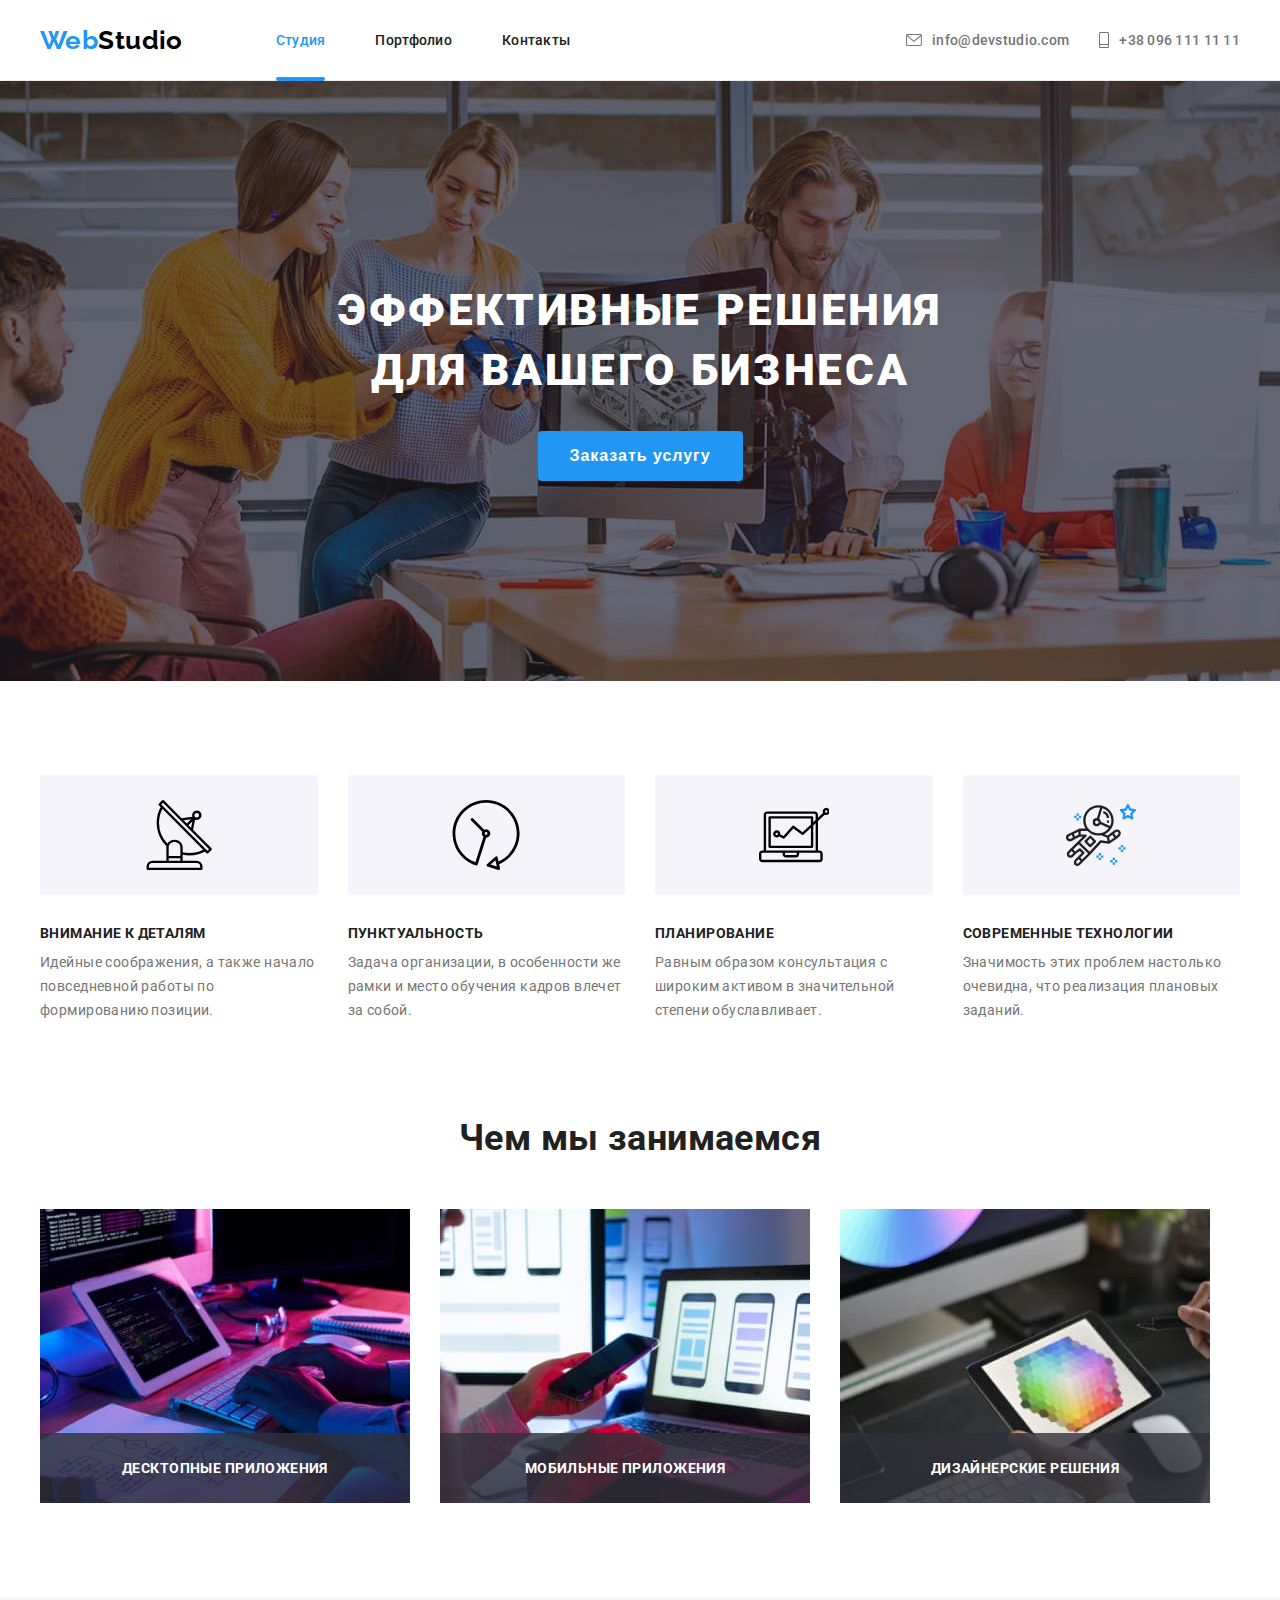
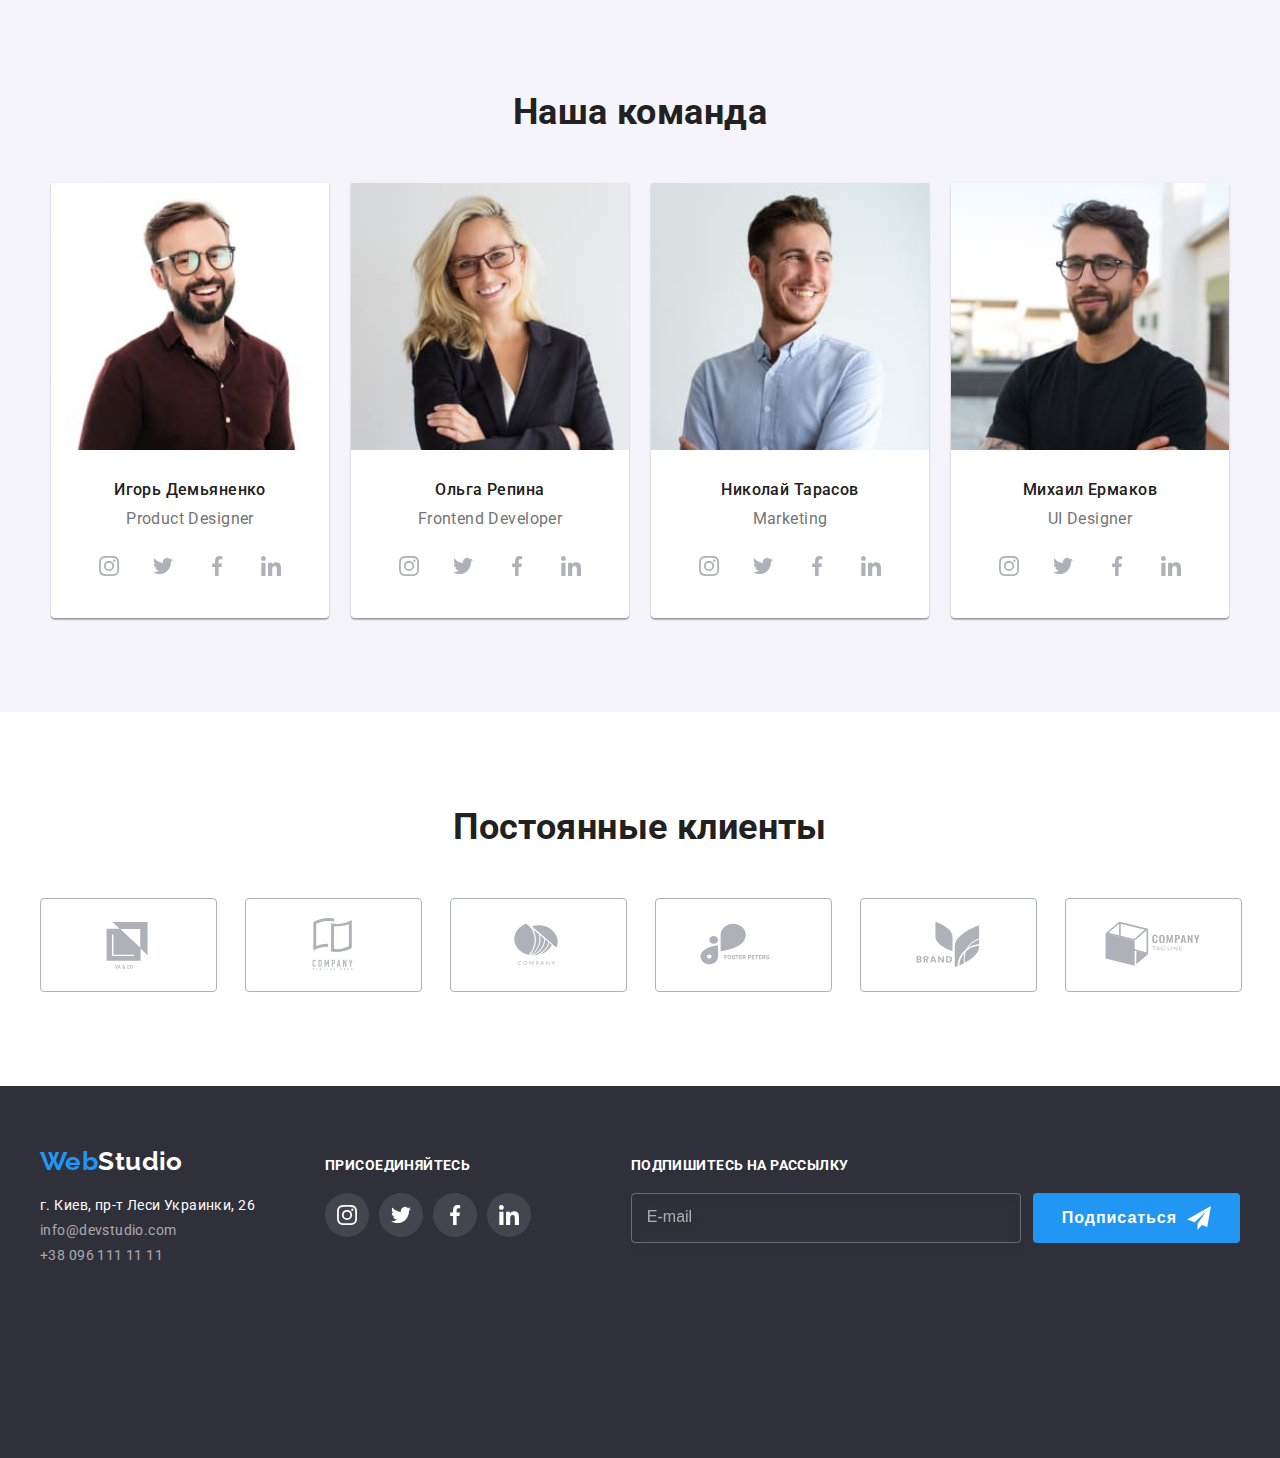
==== commit c0ad7980: "homework08_21" ====
--- a/index.html
+++ b/index.html
@@ -43,38 +43,42 @@
           </li>
         </ul>
 
-
-        <ul class="contact-list">
-          <li class="contact-list__item">
-            <a class="contact-list__phone" href="tel:+380961111111">
-              <svg class="contact-list__icon" width="10" height="16">
-                <use href="./image/icons/symbol-defs.svg#icon-phone"></use>
-              </svg>+38 096 111 11 11</a>
-          </li>
-          <li class="contact-list__item">
-            <a class="contact-list__email" href="mailto:info@devstudio.com">
-              <svg class="contact-list__icon" width="16" height="12">
-                <use href="./image/icons/symbol-defs.svg#icon-envelope"></use>
-              </svg>info@devstudio.com</a>
-          </li>
-        </ul>
-        <ul class="social-list">
-          <li class="social-list__item">
-            <a href="" class="social-list__link">Instagram</a>
-          </li>
-          <li class="social-list__border"></li>
-          <li class="social-list__item">
-            <a href="" class="social-list__link">Twitter</a>
-          </li>
-          <li class="social-list__border"></li>
-          <li class="social-list__item">
-            <a href="" class="social-list__link">Facebook</a>
-          </li>
-          <li class="social-list__border"></li>
-          <li class="social-list__item">
-            <a href="" class="social-list__link">LinkedIn</a>
-          </li>
-        </ul>
+        <div>
+          <ul class="contact-list">
+            <li class="contact-list__item">
+              <a class="contact-list__phone" href="tel:+380961111111">
+                <svg class="contact-list__icon" width="10" height="16">
+                  <use href="./image/icons/symbol-defs.svg#icon-phone"></use>
+                </svg>+38 096 111 11 11</a>
+            </li>
+            <li class="contact-list__item">
+              <a class="contact-list__email" href="mailto:info@devstudio.com">
+                <svg class="contact-list__icon" width="16" height="12">
+                  <use href="./image/icons/symbol-defs.svg#icon-envelope"></use>
+                </svg>info@devstudio.com</a>
+            </li>
+          </ul>
+          <ul class="social-list">
+            <li class="social-list__item">
+              <a href="" class="social-list__link">Instagram</a>
+
+            </li>
+
+            <li class="social-list__item">
+              <a href="" class="social-list__link">Twitter</a>
+
+            </li>
+
+            <li class="social-list__item">
+              <a href="" class="social-list__link">Facebook</a>
+
+            </li>
+
+            <li class="social-list__item">
+              <a href="" class="social-list__link">LinkedIn</a>
+            </li>
+          </ul>
+        </div>
       </div>
 
 
@@ -239,8 +243,8 @@
               <source
                 srcset="./image/team/team_card_1/team_card_1_desktop_270.jpg 1x, ./image/team/team_card_1/team_card_1_desktop_270@2x.jpg 2x"
                 media="(min-width:1200px)">
-              <img class="team__img" src="./image/team_card_1/team/team_card_1_desktop_270.jpg" alt="Игорь Демьяненко"
-                width="270" />
+              <img class="team__img" src="./image/team/team_card_1/team_card_1_mobile_450.jpg" alt="Игорь Демьяненко"
+                width="450" />
             </picture>
 
 
@@ -295,8 +299,8 @@
                 srcset="./image/team/team_card_2/team_card_2_desktop_270.jpg 1x, ./image/team/team_card_2/team_card_2_desktop_270@2x.jpg 2x"
                 media="(min-width:1200px)">
 
-              <img class="team__img" src="./image/team_card_2/team/team_card_2_desktop_270.jpg" alt="Ольга Репина"
-                width="270" />
+              <img class="team__img" src="./image/team/team_card_2/team_card_2_mobile_450.jpg" alt="Ольга Репина"
+                width="450" />
             </picture>
             <div class="team__descr">
               <h3 class="team__title">Ольга Репина</h3>
@@ -347,8 +351,8 @@
                 srcset="./image/team/team_card_3/team_card_3_desktop_270.jpg 1x, ./image/team/team_card_3/team_card_3_desktop_270@2x.jpg 2x"
                 media="(min-width:1200px)">
 
-              <img class="team__img" src="./image/team_card_3/team/team_card_3_desktop_270.jpg" alt="Николай Тарасов"
-                width="270" />
+              <img class="team__img" src="./image/team/team_card_3/team_card_3_mobile_450.jpg" alt="Николай Тарасов"
+                width="450" />
             </picture>
             <div class="team__descr">
               <h3 class="team__title">Николай Тарасов</h3>
@@ -399,8 +403,8 @@
                 srcset="./image/team/team_card_4/team_card_4_desktop_270.jpg 1x, ./image/team/team_card_4/team_card_4_desktop_270@2x.jpg 2x"
                 media="(min-width:1200px)">
 
-              <img class="team__img" src="./image/team_card_4/team/team_card_4_desktop_270.jpg" alt="Михаил Ермаков"
-                width="270" />
+              <img class="team__img" src="./image/team/team_card_4/team_card_4_mobile_450.jpg" alt="Михаил Ермаков"
+                width="450" />
             </picture>
             <div class="team__descr">
               <h3 class="team__title">Михаил Ермаков</h3>
--- a/css/main.min.css
+++ b/css/main.min.css
@@ -1,2 +1,2 @@
-body{margin:0;background-color:var(--white-tx-bg-color);color:#212121;font-family:'Roboto', sans-serif;font-size:14px;letter-spacing:0.03em}h1,h2,h3,p{margin-top:0;margin-bottom:0}ul{margin:0;padding:0;list-style:none}.section{padding-top:60px;padding-bottom:60px}@media screen and (min-width: 1200px){.section{padding-top:94px;padding-bottom:94px}}.container{padding-left:15px;padding-right:15px;margin-left:auto;margin-right:auto;max-width:767px}@media screen and (min-width: 768px){.container{max-width:1199px}}@media screen and (min-width: 1200px){.container{max-width:1200px}}img{display:block;height:auto;width:100%}@media screen and (min-width: 1200px){img{max-width:100%}}.title__doing,.title__team,.title__client{font-weight:700;font-size:28px;text-align:center;color:#212121}@media screen and (min-width: 1200px){.title__doing,.title__team,.title__client{font-size:36px}}.portfolio-title,.peculiarities-title{font-size:0}.header{background-color:#fff;border-bottom:1px solid #ECECEC;position:relative}@media screen and (min-width: 768px){.header{padding:0}}.header-wrapper{position:relative;padding-top:10px;padding-bottom:10px;display:-webkit-box;display:-ms-flexbox;display:flex;-webkit-box-align:center;-ms-flex-align:center;align-items:center}@media screen and (min-width: 768px){.header-wrapper{padding-top:0;padding-bottom:0}}.header-menu{padding:48px 83px 48px 40px;top:0;left:0;right:0;background-color:#fff;-webkit-box-shadow:0px 4px 8px rgba(0,0,0,0.04),0px 2px 4px rgba(0,0,0,0.08),0px 1px 3px rgba(0,0,0,0.16);box-shadow:0px 4px 8px rgba(0,0,0,0.04),0px 2px 4px rgba(0,0,0,0.08),0px 1px 3px rgba(0,0,0,0.16);-webkit-transform:translateX(-100%);transform:translateX(-100%);-webkit-transition:-webkit-transform 250ms cubic-bezier(0.4, 0, 0.2, 1);transition:-webkit-transform 250ms cubic-bezier(0.4, 0, 0.2, 1);transition:transform 250ms cubic-bezier(0.4, 0, 0.2, 1);transition:transform 250ms cubic-bezier(0.4, 0, 0.2, 1), -webkit-transform 250ms cubic-bezier(0.4, 0, 0.2, 1);z-index:1}@media screen and (max-width: 767px){.header-menu{position:fixed;overflow-y:scroll;height:100vh}}@media screen and (min-width: 768px){.header-menu{width:100%;padding:0;position:static;-webkit-transform:translateY(0);transform:translateY(0);display:-webkit-box;display:-ms-flexbox;display:flex;-webkit-box-align:center;-ms-flex-align:center;align-items:center;margin-left:88px;-webkit-box-shadow:none;box-shadow:none;display:flex;-webkit-box-pack:justify;-ms-flex-pack:justify;justify-content:space-between}}@media screen and (min-width: 1200px){.header-menu{margin-left:93px}}.header-menu.is-open{-webkit-transform:translateX(0);transform:translateX(0)}@media screen and (min-width: 768px){.header-menu__list{display:-webkit-box;display:-ms-flexbox;display:flex;-webkit-box-align:center;-ms-flex-align:center;align-items:center}}.header-menu__item+.header-menu__item{margin-top:32px}@media screen and (min-width: 768px){.header-menu__item+.header-menu__item{margin-top:0;margin-left:50px}}.header-menu__link{display:block;font-weight:500;font-size:40px;letter-spacing:0.02em;color:#212121;text-decoration:none}@media screen and (max-width: 479px){.header-menu__link{font-size:8vw}}@media screen and (min-width: 768px){.header-menu__link{position:relative;font-size:14px;padding-top:32px;padding-bottom:32px;-webkit-transition:all 250ms cubic-bezier(0.4, 0, 0.2, 1);transition:all 250ms cubic-bezier(0.4, 0, 0.2, 1)}.header-menu__link::after{content:'';position:absolute;left:0;bottom:-1px;display:block;width:100%;height:4px;background-color:#2196F3;border-radius:2px;opacity:0;-webkit-transition:opacity 250ms cubic-bezier(0.4, 0, 0.2, 1);transition:opacity 250ms cubic-bezier(0.4, 0, 0.2, 1)}.header-menu__link:hover,.header-menu__link:focus{color:#2196F3;-webkit-transition:all 250ms cubic-bezier(0.4, 0, 0.2, 1);transition:all 250ms cubic-bezier(0.4, 0, 0.2, 1)}.header-menu__link:hover:after,.header-menu__link:focus:after{opacity:1}}.header-menu__link--current{color:#2196F3;position:relative}@media screen and (min-width: 768px){.header-menu__link--current:after{content:'';position:absolute;left:0;bottom:-1px;display:block;width:100%;height:4px;background-color:#2196F3;border-radius:2px;opacity:1}}.contact-list{margin-top:302px}@media screen and (min-width: 768px){.contact-list{margin-top:0;margin-left:auto;display:-webkit-box;display:-ms-flexbox;display:flex;-webkit-box-orient:vertical;-webkit-box-direction:reverse;-ms-flex-direction:column-reverse;flex-direction:column-reverse}}@media screen and (min-width: 1200px){.contact-list{-webkit-box-orient:horizontal;-webkit-box-direction:reverse;-ms-flex-direction:row-reverse;flex-direction:row-reverse;-webkit-box-align:center;-ms-flex-align:center;align-items:center;margin-left:auto}}@media screen and (min-width: 768px){.contact-list__item{display:-webkit-box;display:-ms-flexbox;display:flex;-webkit-box-align:center;-ms-flex-align:center;align-items:center}}.contact-list__item+.contact-list__item{margin-top:32px}@media screen and (min-width: 768px){.contact-list__item+.contact-list__item{margin-top:0;margin-bottom:10px}}@media screen and (min-width: 1200px){.contact-list__item+.contact-list__item{margin-bottom:0px;margin-right:30px}}.contact-list__phone{display:block;font-weight:500;font-size:34px;letter-spacing:0.02em;text-decoration:none;color:#2196F3}@media screen and (max-width: 479px){.contact-list__phone{font-size:6vw}}@media screen and (min-width: 768px){.contact-list__phone{display:-webkit-box;display:-ms-flexbox;display:flex;-webkit-box-align:center;-ms-flex-align:center;align-items:center;font-size:12px;color:#757575}}@media screen and (min-width: 1200px){.contact-list__phone{padding-top:32px;padding-bottom:32px;font-size:14px;-webkit-transition:color 250ms cubic-bezier(0.4, 0, 0.2, 1);transition:color 250ms cubic-bezier(0.4, 0, 0.2, 1)}.contact-list__phone:hover,.contact-list__phone:focus{color:#2196F3}}.contact-list__email{display:block;font-weight:500;font-size:24px;letter-spacing:0.02em;text-decoration:none;color:#757575}@media screen and (max-width: 479px){.contact-list__email{font-size:5vw}}@media screen and (min-width: 768px){.contact-list__email{font-size:12px;display:-webkit-box;display:-ms-flexbox;display:flex;-webkit-box-align:center;-ms-flex-align:center;align-items:center}}@media screen and (min-width: 1200px){.contact-list__email{padding-top:32px;padding-bottom:32px;font-size:14px;-webkit-transition:color 250ms cubic-bezier(0.4, 0, 0.2, 1);transition:color 250ms cubic-bezier(0.4, 0, 0.2, 1)}.contact-list__email:hover,.contact-list__email:focus{color:#2196F3}}.contact-list__icon{display:none}@media screen and (min-width: 768px){.contact-list__icon{display:block;margin-right:10px;fill:currentColor}}.social-list{display:-webkit-box;display:-ms-flexbox;display:flex;-webkit-box-pack:justify;-ms-flex-pack:justify;justify-content:space-between;margin-top:64px}@media screen and (min-width: 768px){.social-list{display:none}}.social-list__border{border-right:1px solid rgba(33,33,33,0.2);-webkit-transform:border rotate(90deg);transform:border rotate(90deg)}.social-list__link{display:block;font-weight:500;font-size:18px;letter-spacing:0.02em;text-decoration:none;color:#2196F3}@media screen and (max-width: 479px){.social-list__link{font-size:4vw}}.logo{color:#2196F3;font-family:'Raleway', sans-serif;font-weight:700;font-size:26px;line-height:1.19;text-decoration:none}@media screen and (max-width: 1199px){.logo{font-size:24px}}.logo__header{color:#000}.logo__footer{color:#fff}.button{padding:10px 32px;border:none;border-radius:4px;color:#fff;background-color:#2196F3;font-weight:700;font-size:16px;line-height:1.88;text-align:center;letter-spacing:0.06em;cursor:pointer;-webkit-transition:-webkit-box-shadow 250ms cubic-bezier(0.4, 0, 0.2, 1);transition:-webkit-box-shadow 250ms cubic-bezier(0.4, 0, 0.2, 1);transition:box-shadow 250ms cubic-bezier(0.4, 0, 0.2, 1);transition:box-shadow 250ms cubic-bezier(0.4, 0, 0.2, 1), -webkit-box-shadow 250ms cubic-bezier(0.4, 0, 0.2, 1)}.button:hover,.button:focus{-webkit-box-shadow:0px 4px 4px rgba(0,0,0,0.15);box-shadow:0px 4px 4px rgba(0,0,0,0.15)}.header-button{display:-webkit-box;display:-ms-flexbox;display:flex;-webkit-box-pack:center;-ms-flex-pack:center;justify-content:center;-webkit-box-align:center;-ms-flex-align:center;align-items:center;padding:0;border:none;color:inherit;background-color:transparent;z-index:3;cursor:pointer;margin-left:auto}@media screen and (min-width: 768px){.header-button{display:none}}.header-button:active .header-button__close-icon,.header-button:active .header-button__open-icon{fill:#2196F3}.header-button__open-icon,.header-button__close-icon{display:inline-block;fill:#212121;-webkit-transition:fill 250ms cubic-bezier(0.4, 0, 0.2, 1);transition:fill 250ms cubic-bezier(0.4, 0, 0.2, 1)}.header-button__close-icon{display:none}.header-button.is-open{position:fixed;right:15px}.header-button.is-open .header-button__close-icon{display:block}.header-button.is-open .header-button__open-icon{display:none}.banner__button{margin-top:30px}.form__button{margin-top:30px;padding:10px 55px}@media screen and (max-width: 767px){.filters{display:-webkit-box;display:-ms-flexbox;display:flex;-webkit-box-pack:start;-ms-flex-pack:start;justify-content:start;-ms-flex-wrap:wrap;flex-wrap:wrap;margin-bottom:-15px}}@media screen and (min-width: 768px){.filters{display:-webkit-box;display:-ms-flexbox;display:flex;-webkit-box-pack:center;-ms-flex-pack:center;justify-content:center}}@media screen and (min-width: 768px){.filters__list+.filters__list{margin-left:8px}}@media screen and (max-width: 767px){.filters__list{margin-right:8px;margin-bottom:15px}}.filters__button{min-width:73px;padding:6px 22px;background-color:#F5F4FA;font-weight:500;font-size:16px;line-height:1.62;border-radius:4px;border:none;cursor:pointer;-webkit-transition:all 250ms cubic-bezier(0.4, 0, 0.2, 1);transition:all 250ms cubic-bezier(0.4, 0, 0.2, 1)}.filters__button--active,.filters__button:hover,.filters__button:focus{color:#fff;background-color:#2196F3;-webkit-box-shadow:0px 3px 1px rgba(0,0,0,0.1),0px 1px 2px rgba(0,0,0,0.08),0px 2px 2px rgba(0,0,0,0.12);box-shadow:0px 3px 1px rgba(0,0,0,0.1),0px 1px 2px rgba(0,0,0,0.08),0px 2px 2px rgba(0,0,0,0.12)}.footer__button{margin:0 auto;margin-top:20px;padding:10px 29px;display:-webkit-box;display:-ms-flexbox;display:flex;-webkit-box-pack:center;-ms-flex-pack:center;justify-content:center;-webkit-box-align:center;-ms-flex-align:center;align-items:center}@media screen and (min-width: 1200px){.footer__button{margin-top:0}}.footer__icon{margin-left:10px;fill:currentColor}.social{display:-webkit-box;display:-ms-flexbox;display:flex;-webkit-box-pack:center;-ms-flex-pack:center;justify-content:center}.social__link{width:44px;height:44px;border-radius:50%;display:-webkit-box;display:-ms-flexbox;display:flex;-webkit-box-pack:center;-ms-flex-pack:center;justify-content:center;-webkit-box-align:center;-ms-flex-align:center;align-items:center;color:#AFB1B8;-webkit-transition:color 250ms cubic-bezier(0.4, 0, 0.2, 1);transition:color 250ms cubic-bezier(0.4, 0, 0.2, 1);-webkit-transition:background-color 250ms cubic-bezier(0.4, 0, 0.2, 1);transition:background-color 250ms cubic-bezier(0.4, 0, 0.2, 1)}.social__link:hover,.social__link:focus{background-color:#2196F3;color:#fff}.social__link--grey{background-color:rgba(255,255,255,0.1)}.social__icon+.social__icon{margin-left:10px}.social__img{fill:currentColor}.social__img--white{fill:#fff}.footer{min-height:252px;padding-top:60px;padding-bottom:60px;background-color:#2F303A;background-size:cover;text-align:center}@media screen and (min-width: 1200px){.footer{text-align:left}}@media screen and (min-width: 1200px){.footer-wrapper{display:-webkit-box;display:-ms-flexbox;display:flex;-webkit-box-align:baseline;-ms-flex-align:baseline;align-items:baseline}}@media screen and (min-width: 768px){.footer-wrap{display:-webkit-box;display:-ms-flexbox;display:flex;-ms-flex-pack:distribute;justify-content:space-around;-webkit-box-align:baseline;-ms-flex-align:baseline;align-items:baseline}}.footer-address{margin-top:20px}.footer-address__list{font-style:normal}.footer-address__adr{color:#fff}.footer-address__item+.footer-address__item{margin-top:8px}@media screen and (min-width: 1200px){.footer-address__item+.footer-address__item{margin-top:9px}}.footer-address__email,.footer-address__phone{text-decoration:none;color:rgba(255,255,255,0.6);cursor:pointer;-webkit-transition:color 250ms cubic-bezier(0.4, 0, 0.2, 1);transition:color 250ms cubic-bezier(0.4, 0, 0.2, 1)}.footer-address__email:hover,.footer-address__email:focus,.footer-address__phone:hover,.footer-address__phone:focus{color:#2196F3}.footer-social{margin-top:60px}@media screen and (min-width: 1200px){.footer-social{margin-left:70px;margin-top:0}}.footer-social__title{margin-bottom:20px;font-size:14px;font-weight:700;text-transform:uppercase;color:#fff}.footer-subscribe{margin-top:60px}@media screen and (min-width: 1200px){.footer-subscribe{margin-top:0;margin-left:auto}}.footer-subscribe__form{margin-top:20px}@media screen and (min-width: 1200px){.footer-subscribe__form{display:-webkit-box;display:-ms-flexbox;display:flex;-webkit-box-pack:center;-ms-flex-pack:center;justify-content:center;margin-top:0}}.footer-subscribe__title{margin-bottom:20px;font-weight:700;font-size:14px;text-transform:uppercase;color:#fff}.footer-subscribe__field{width:100%;padding:15px;margin-right:12px;color:#fff;background-color:inherit;border:1px solid rgba(255,255,255,0.3);-webkit-filter:drop-shadow(0px 4px 4px rgba(0,0,0,0.15));filter:drop-shadow(0px 4px 4px rgba(0,0,0,0.15));border-radius:4px;cursor:pointer}.footer-subscribe__field::-webkit-input-placeholder{font-size:16px;color:rgba(255,255,255,0.6)}.footer-subscribe__field:-ms-input-placeholder{font-size:16px;color:rgba(255,255,255,0.6)}.footer-subscribe__field::-ms-input-placeholder{font-size:16px;color:rgba(255,255,255,0.6)}.footer-subscribe__field::placeholder{font-size:16px;color:rgba(255,255,255,0.6)}@media screen and (min-width: 768px){.footer-subscribe__field{width:450px}}@media screen and (min-width: 1200px){.footer-subscribe__field{width:358px}}.banner{background-color:#2F303A;background-repeat:no-repeat;background-position:center;background-size:cover;margin-left:auto;margin-right:auto;text-align:center;padding-top:118px;padding-bottom:118px}@media screen and (max-width: 575px){.banner{background-image:-webkit-gradient(linear, left top, left bottom, from(rgba(47,48,58,0.4)), to(rgba(47,48,58,0.4))),url(../image/bg/banner-mobile.jpg);background-image:linear-gradient(rgba(47,48,58,0.4), rgba(47,48,58,0.4)),url(../image/bg/banner-mobile.jpg);max-width:575px}}@media screen and (max-width: 575px) and (min-device-pixel-ratio: 2), screen and (max-width: 575px) and (-webkit-min-device-pixel-ratio: 2), screen and (max-width: 575px) and (min-resolution: 192dpi), screen and (max-width: 575px) and (min-resolution: 2dppx){.banner{background-image:-webkit-gradient(linear, left top, left bottom, from(rgba(47,48,58,0.4)), to(rgba(47,48,58,0.4))),url(../image/bg/banner-mobile@2x.jpg);background-image:linear-gradient(rgba(47,48,58,0.4), rgba(47,48,58,0.4)),url(../image/bg/banner-mobile@2x.jpg)}}@media screen and (min-width: 576px) and (max-width: 959px){.banner{max-width:959px;background-image:-webkit-gradient(linear, left top, left bottom, from(rgba(47,48,58,0.4)), to(rgba(47,48,58,0.4))),url(../image/bg/banner-tablet.jpg);background-image:linear-gradient(rgba(47,48,58,0.4), rgba(47,48,58,0.4)),url(../image/bg/banner-tablet.jpg)}}@media screen and (min-width: 576px) and (max-width: 959px) and (min-device-pixel-ratio: 2), screen and (min-width: 576px) and (max-width: 959px) and (-webkit-min-device-pixel-ratio: 2), screen and (min-width: 576px) and (max-width: 959px) and (min-resolution: 192dpi), screen and (min-width: 576px) and (max-width: 959px) and (min-resolution: 2dppx){.banner{background-image:-webkit-gradient(linear, left top, left bottom, from(rgba(47,48,58,0.4)), to(rgba(47,48,58,0.4))),url(../image/bg/banner-tablet@2x.jpg);background-image:linear-gradient(rgba(47,48,58,0.4), rgba(47,48,58,0.4)),url(../image/bg/banner-tablet@2x.jpg)}}@media screen and (min-width: 960px){.banner{background-image:-webkit-gradient(linear, left top, left bottom, from(rgba(47,48,58,0.4)), to(rgba(47,48,58,0.4))),url(../image/bg/banner-desktop.jpg);background-image:linear-gradient(rgba(47,48,58,0.4), rgba(47,48,58,0.4)),url(../image/bg/banner-desktop.jpg);max-width:1600px;padding-top:200px;padding-bottom:200px}}@media screen and (min-width: 960px) and (min-device-pixel-ratio: 2), screen and (min-width: 960px) and (-webkit-min-device-pixel-ratio: 2), screen and (min-width: 960px) and (min-resolution: 192dpi), screen and (min-width: 960px) and (min-resolution: 2dppx){.banner{background-image:-webkit-gradient(linear, left top, left bottom, from(rgba(47,48,58,0.4)), to(rgba(47,48,58,0.4))),url(../image/bg/banner-desktop@2x.jpg);background-image:linear-gradient(rgba(47,48,58,0.4), rgba(47,48,58,0.4)),url(../image/bg/banner-desktop@2x.jpg)}}.banner__title{margin:0 auto;color:#fff;font-weight:900;font-size:26px;line-height:1.36;letter-spacing:0.06em;text-transform:uppercase}@media screen and (max-width: 1199px){.banner__title{max-width:360px}}@media screen and (min-width: 1200px){.banner__title{font-size:44px;width:696px}}.backdrop{position:fixed;top:0;left:0;width:100%;height:100%;background:rgba(0,0,0,0.2);z-index:2;opacity:1;-webkit-transition:opacity 250ms cubic-bezier(0.4, 0, 0.2, 1);transition:opacity 250ms cubic-bezier(0.4, 0, 0.2, 1)}.backdrop.is-hidden{opacity:0;pointer-events:none}.modal{position:absolute;min-width:450px;max-height:609px;padding:40px;top:50%;left:50%;-webkit-transform:translate(-50%, -50%);transform:translate(-50%, -50%);background-color:#fff;-webkit-box-shadow:0px 1px 3px rgba(0,0,0,0.12),0px 1px 1px rgba(0,0,0,0.14),0px 2px 1px rgba(0,0,0,0.2);box-shadow:0px 1px 3px rgba(0,0,0,0.12),0px 1px 1px rgba(0,0,0,0.14),0px 2px 1px rgba(0,0,0,0.2);border-radius:4px}@media screen and (min-width: 1200px){.modal{width:528px;height:581px}}.modal__title{font-weight:700;font-size:20px;text-align:center;color:#212121}.modal__btn-close{display:-webkit-box;display:-ms-flexbox;display:flex;-webkit-box-pack:center;-ms-flex-pack:center;justify-content:center;-webkit-box-align:center;-ms-flex-align:center;align-items:center;position:absolute;right:8px;top:8px;width:30px;height:30px;background:#fff;border:1px solid rgba(0,0,0,0.1);border-radius:50%;cursor:pointer;-webkit-transition:fill 250ms cubic-bezier(0.4, 0, 0.2, 1);transition:fill 250ms cubic-bezier(0.4, 0, 0.2, 1)}.modal__btn-close:hover,.modal__btn-close:focus,.modal__btn-close:active{fill:#2196F3}.fieldset{margin-top:12px}.fieldset__form{display:-webkit-box;display:-ms-flexbox;display:flex;-webkit-box-orient:vertical;-webkit-box-direction:normal;-ms-flex-direction:column;flex-direction:column;position:relative;margin-top:10px;text-align:left;font-size:12px;letter-spacing:0.01em;color:#757575;cursor:pointer}.fieldset__form:first-child{margin-top:0}.fieldset__name,.fieldset__tel,.fieldset__email,.fieldset__textarea{margin-top:4px;padding:0;padding-left:42px;width:100%;height:40px;background-color:#fff;border:1px solid rgba(33,33,33,0.2);border-radius:4px;cursor:pointer;-webkit-transition:border-color 250ms cubic-bezier(0.4, 0, 0.2, 1);transition:border-color 250ms cubic-bezier(0.4, 0, 0.2, 1);-webkit-transition:outline 250ms cubic-bezier(0.4, 0, 0.2, 1);transition:outline 250ms cubic-bezier(0.4, 0, 0.2, 1)}.fieldset__name:focus,.fieldset__tel:focus,.fieldset__email:focus,.fieldset__textarea:focus{border:1px solid #2196F3;outline:inherit}.fieldset__name:focus+.fieldset__icon,.fieldset__tel:focus+.fieldset__icon,.fieldset__email:focus+.fieldset__icon,.fieldset__textarea:focus+.fieldset__icon{fill:#2196F3}.fieldset__icon{position:absolute;left:15px;bottom:15px;fill:#212121}.fieldset__textarea{height:120px;padding:12px 16px;resize:none}.fieldset__textarea::-webkit-input-placeholder{font-size:14px;letter-spacing:0.01em;color:rgba(117,117,117,0.5)}.fieldset__textarea:-ms-input-placeholder{font-size:14px;letter-spacing:0.01em;color:rgba(117,117,117,0.5)}.fieldset__textarea::-ms-input-placeholder{font-size:14px;letter-spacing:0.01em;color:rgba(117,117,117,0.5)}.fieldset__textarea::placeholder{font-size:14px;letter-spacing:0.01em;color:rgba(117,117,117,0.5)}.checkbox__form{display:-webkit-box;display:-ms-flexbox;display:flex;-webkit-box-align:center;-ms-flex-align:center;align-items:center;-webkit-box-pack:center;-ms-flex-pack:center;justify-content:center;margin-top:20px}.checkbox__field{position:absolute;width:1px;height:-1px;margin:-1px;border:0;padding:0;clip:rect(0 0 0 0);overflow:hidden}.checkbox__field:focus-within+.checkbox__icon{border:1px solid #2196F3}.checkbox__field:checked+.checkbox__icon{border-color:#2196F3;background-color:#2196F3;background-image:url(../image/icons/full-check.svg);background-size:contain;background-origin:border-box}.checkbox__icon{display:inline-block;margin-right:7px;width:15px;height:15px;border:1px solid rgba(33,33,33,0.2);border-radius:4px;-webkit-transition:background 250ms cubic-bezier(0.4, 0, 0.2, 1);transition:background 250ms cubic-bezier(0.4, 0, 0.2, 1)}.checkbox__descr{font-size:12px}@media screen and (min-width: 1200px){.checkbox__descr{font-size:14px}}.checkbox__link{color:#2196F3}@media screen and (min-width: 768px){.peculiarities__list{display:-webkit-box;display:-ms-flexbox;display:flex;-ms-flex-wrap:wrap;flex-wrap:wrap;-webkit-box-pack:justify;-ms-flex-pack:justify;justify-content:space-between;margin-bottom:-30px}}@media screen and (max-width: 767px){.peculiarities__item{width:100%;margin-bottom:30px}}@media screen and (min-width: 768px){.peculiarities__item{width:calc((100% - 30px) / 2);margin-bottom:30px}}@media screen and (min-width: 1200px){.peculiarities__item{width:calc((100% - 90px) / 4)}}.peculiarities__item+.peculiarities__item{margin-top:30px}@media screen and (min-width: 768px){.peculiarities__item+.peculiarities__item{margin-top:0}}.peculiarities__bg-icon{display:-webkit-box;display:-ms-flexbox;display:flex;-webkit-box-pack:center;-ms-flex-pack:center;justify-content:center;-webkit-box-align:center;-ms-flex-align:center;align-items:center;width:100%;height:120px;border-radius:4px;background-color:#F5F4FA}.peculiarities__title{margin-top:30px;font-weight:700;font-size:14px;text-align:center;text-transform:uppercase;color:#212121}@media screen and (min-width: 768px){.peculiarities__title{text-align:left}}.peculiarities__subtitle{margin-top:10px;font-weight:400;font-size:14px;line-height:1.71;color:#757575}.doing{padding-top:0}.doing__list{display:-webkit-box;display:-ms-flexbox;display:flex;margin-top:50px}.doing__item{position:relative}.doing__item+.doing__item{margin-left:30px}.doing__img{display:block;min-width:100%;min-height:auto}.doing__subtitle{position:absolute;display:-webkit-box;display:-ms-flexbox;display:flex;-webkit-box-pack:center;-ms-flex-pack:center;justify-content:center;-webkit-box-align:center;-ms-flex-align:center;align-items:center;bottom:0;height:70px;width:100%;color:#fff;background-color:rgba(47,48,58,0.8);font-weight:700;font-size:14px;text-transform:uppercase;z-index:1}@media screen and (max-width: 1199px){.doing{display:none}}.team{background-color:#F5F4FA}.team__list{margin-top:30px}@media screen and (min-width: 768px){.team__list{display:-webkit-box;display:-ms-flexbox;display:flex;-ms-flex-wrap:wrap;flex-wrap:wrap;-webkit-box-pack:justify;-ms-flex-pack:justify;justify-content:space-between;margin-bottom:-30px}}@media screen and (min-width: 1200px){.team__list{margin-top:50px}}.team__item{background:#fff;-webkit-box-shadow:0px 1px 3px rgba(0,0,0,0.12),0px 1px 1px rgba(0,0,0,0.14),0px 2px 1px rgba(0,0,0,0.2);box-shadow:0px 1px 3px rgba(0,0,0,0.12),0px 1px 1px rgba(0,0,0,0.14),0px 2px 1px rgba(0,0,0,0.2);border-radius:0px 0px 4px 4px}@media screen and (min-width: 768px){.team__item{width:calc((100% - 30px) / 2);margin-bottom:30px}}@media screen and (min-width: 1200px){.team__item{width:calc((100% - 90px) / 4)}}.team__item+.team__item{margin-top:30px}@media screen and (min-width: 768px){.team__item+.team__item{margin-top:0}}.team__descr{padding-top:30px;padding-bottom:24px}@media screen and (min-width: 1200px){.team__descr{padding-bottom:30px}}.team__title{font-weight:500;font-size:16px;line-height:1.19;text-align:center}.team__subtitle{margin-top:10px;margin-bottom:16px;color:#757575;font-size:16px;line-height:1.19;text-align:center}.client{display:-webkit-box;display:-ms-flexbox;display:flex;-ms-flex-wrap:wrap;flex-wrap:wrap;-webkit-box-pack:justify;-ms-flex-pack:justify;justify-content:space-between;margin-top:30px;margin-bottom:-30px}@media screen and (min-width: 1200px){.client{margin-top:50px;margin-bottom:0}}.client__list{width:calc((100% - 30px) / 2);margin-bottom:30px}@media screen and (min-width: 768px){.client__list{width:calc((100% - 60px) / 3)}}@media screen and (min-width: 1200px){.client__list{width:calc((100% - 150px) / 6);margin-bottom:0}}.client__link{display:-webkit-box;display:-ms-flexbox;display:flex;-webkit-box-pack:center;-ms-flex-pack:center;justify-content:center;-webkit-box-align:center;-ms-flex-align:center;align-items:center;border:1px solid #AFB1B8;color:#AFB1B8;border-radius:4px;height:92px;width:100%;-webkit-transition:all 250ms cubic-bezier(0.4, 0, 0.2, 1);transition:all 250ms cubic-bezier(0.4, 0, 0.2, 1)}.client__link:hover,.client__link:focus{border-color:#2196F3;color:#2196F3}.client__logo{fill:currentColor}.portfolio-list{display:block;margin-top:40px;margin-bottom:-30px}@media screen and (min-width: 768px){.portfolio-list{display:-webkit-box;display:-ms-flexbox;display:flex;-webkit-box-pack:justify;-ms-flex-pack:justify;justify-content:space-between;-ms-flex-wrap:wrap;flex-wrap:wrap}}@media screen and (min-width: 1200px){.portfolio-list{margin-top:50px}}.portfolio-list__item{margin-bottom:30px;border:1px solid #EEEEEE;border-width:0 1px 1px 1px}@media screen and (min-width: 768px){.portfolio-list__item{width:calc((100% - 30px) / 2)}}@media screen and (min-width: 1200px){.portfolio-list__item{width:calc((100% - 60px) / 3)}}.portfolio-list__link{display:block;height:100%;text-decoration:none;-webkit-transition:-webkit-box-shadow 250ms cubic-bezier(0.4, 0, 0.2, 1);transition:-webkit-box-shadow 250ms cubic-bezier(0.4, 0, 0.2, 1);transition:box-shadow 250ms cubic-bezier(0.4, 0, 0.2, 1);transition:box-shadow 250ms cubic-bezier(0.4, 0, 0.2, 1), -webkit-box-shadow 250ms cubic-bezier(0.4, 0, 0.2, 1)}.portfolio-list__link:hover,.portfolio-list__link:focus{-webkit-box-shadow:0px 1px 1px rgba(0,0,0,0.12),0px 4px 4px rgba(0,0,0,0.06),1px 4px 6px rgba(0,0,0,0.16);box-shadow:0px 1px 1px rgba(0,0,0,0.12),0px 4px 4px rgba(0,0,0,0.06),1px 4px 6px rgba(0,0,0,0.16)}.portfolio-list__link:hover .portfolio-list__descr,.portfolio-list__link:focus .portfolio-list__descr{-webkit-transform:translateY(0);transform:translateY(0)}.portfolio-list__title{color:#212121;font-weight:700;font-size:18px;letter-spacing:0.06em}.portfolio-list__subtitle{margin-top:4px;color:#757575;font-size:16px}.portfolio-list__header{padding:20px 24px}.portfolio-list__overlay{position:relative;overflow:hidden}.portfolio-list__descr{position:absolute;width:100%;height:100%;background:rgba(33,150,243,0.9);bottom:0;font-size:18px;line-height:1.56;color:#fff;-webkit-transform:translateY(100%);transform:translateY(100%);-webkit-transition:-webkit-transform 250ms cubic-bezier(0.4, 0, 0.2, 1);transition:-webkit-transform 250ms cubic-bezier(0.4, 0, 0.2, 1);transition:transform 250ms cubic-bezier(0.4, 0, 0.2, 1);transition:transform 250ms cubic-bezier(0.4, 0, 0.2, 1), -webkit-transform 250ms cubic-bezier(0.4, 0, 0.2, 1)}@media screen and (max-width: 479px){.portfolio-list__descr{font-size:4vw;padding:10vw 5vw}}@media screen and (min-width: 480px) and (max-width: 767px){.portfolio-list__descr{padding:77px 24px;font-size:4vw}}@media screen and (min-width: 768px){.portfolio-list__descr{padding:49px 24px 77px 24px}}@media screen and (min-width: 1200px){.portfolio-list__descr{padding:63px 24px}}
+body{margin:0;background-color:var(--white-tx-bg-color);color:#212121;font-family:'Roboto', sans-serif;font-size:14px;letter-spacing:0.03em}h1,h2,h3,p{margin-top:0;margin-bottom:0}ul{margin:0;padding:0;list-style:none}.section{padding-top:60px;padding-bottom:60px}@media screen and (min-width: 1200px){.section{padding-top:94px;padding-bottom:94px}}.container{padding-left:15px;padding-right:15px;margin-left:auto;margin-right:auto;max-width:480px}@media screen and (min-width: 768px){.container{max-width:768px}}@media screen and (min-width: 1200px){.container{max-width:1200px}}img{display:block;height:auto;max-width:100%}.title__doing,.title__team,.title__client{font-weight:700;font-size:28px;text-align:center;color:#212121}@media screen and (min-width: 1200px){.title__doing,.title__team,.title__client{font-size:36px}}.portfolio-title,.peculiarities-title{font-size:0}.header{background-color:#fff;border-bottom:1px solid #ECECEC;position:relative}@media screen and (min-width: 768px){.header{padding:0}}.header-wrapper{position:relative;padding-top:10px;padding-bottom:10px;display:-webkit-box;display:-ms-flexbox;display:flex;-webkit-box-align:center;-ms-flex-align:center;align-items:center}@media screen and (min-width: 768px){.header-wrapper{padding-top:0;padding-bottom:0}}.header-menu{display:-webkit-box;display:-ms-flexbox;display:flex;-webkit-box-orient:vertical;-webkit-box-direction:normal;-ms-flex-direction:column;flex-direction:column;-webkit-box-pack:justify;-ms-flex-pack:justify;justify-content:space-between;padding:48px 83px 48px 40px;top:0;left:0;right:0;background-color:#fff;-webkit-box-shadow:0px 4px 8px rgba(0,0,0,0.04),0px 2px 4px rgba(0,0,0,0.08),0px 1px 3px rgba(0,0,0,0.16);box-shadow:0px 4px 8px rgba(0,0,0,0.04),0px 2px 4px rgba(0,0,0,0.08),0px 1px 3px rgba(0,0,0,0.16);-webkit-transform:translateX(-100%);transform:translateX(-100%);-webkit-transition:-webkit-transform 250ms cubic-bezier(0.4, 0, 0.2, 1);transition:-webkit-transform 250ms cubic-bezier(0.4, 0, 0.2, 1);transition:transform 250ms cubic-bezier(0.4, 0, 0.2, 1);transition:transform 250ms cubic-bezier(0.4, 0, 0.2, 1), -webkit-transform 250ms cubic-bezier(0.4, 0, 0.2, 1);z-index:1}@media screen and (max-width: 767px){.header-menu{position:fixed;overflow-y:scroll;height:100vh}}@media screen and (min-width: 768px){.header-menu{width:100%;padding:0;position:static;-webkit-transform:translateY(0);transform:translateY(0);display:-webkit-box;display:-ms-flexbox;display:flex;-webkit-box-align:center;-ms-flex-align:center;align-items:center;margin-left:88px;-webkit-box-shadow:none;box-shadow:none;display:flex;-webkit-box-pack:justify;-ms-flex-pack:justify;justify-content:space-between;-webkit-box-orient:horizontal;-webkit-box-direction:normal;-ms-flex-direction:row;flex-direction:row}}@media screen and (min-width: 1200px){.header-menu{margin-left:93px}}.header-menu.is-open{-webkit-transform:translateX(0);transform:translateX(0)}@media screen and (min-width: 768px){.header-menu__list{display:-webkit-box;display:-ms-flexbox;display:flex;-webkit-box-align:center;-ms-flex-align:center;align-items:center}}.header-menu__item+.header-menu__item{margin-top:32px}@media screen and (min-width: 768px){.header-menu__item+.header-menu__item{margin-top:0;margin-left:50px}}.header-menu__link{display:block;font-weight:500;font-size:40px;letter-spacing:0.02em;color:#212121;text-decoration:none}@media screen and (max-width: 479px){.header-menu__link{font-size:8vw}}@media screen and (min-width: 768px){.header-menu__link{position:relative;font-size:14px;padding-top:32px;padding-bottom:32px;-webkit-transition:all 250ms cubic-bezier(0.4, 0, 0.2, 1);transition:all 250ms cubic-bezier(0.4, 0, 0.2, 1)}.header-menu__link::after{content:'';position:absolute;left:0;bottom:-1px;display:block;width:100%;height:4px;background-color:#2196F3;border-radius:2px;opacity:0;-webkit-transition:opacity 250ms cubic-bezier(0.4, 0, 0.2, 1);transition:opacity 250ms cubic-bezier(0.4, 0, 0.2, 1)}.header-menu__link:hover,.header-menu__link:focus{color:#2196F3;-webkit-transition:all 250ms cubic-bezier(0.4, 0, 0.2, 1);transition:all 250ms cubic-bezier(0.4, 0, 0.2, 1)}.header-menu__link:hover:after,.header-menu__link:focus:after{opacity:1}}.header-menu__link--current{color:#2196F3;position:relative}@media screen and (min-width: 768px){.header-menu__link--current:after{content:'';position:absolute;left:0;bottom:-1px;display:block;width:100%;height:4px;background-color:#2196F3;border-radius:2px;opacity:1}}@media screen and (min-width: 768px){.contact-list{margin-top:0;margin-left:auto;display:-webkit-box;display:-ms-flexbox;display:flex;-webkit-box-orient:vertical;-webkit-box-direction:reverse;-ms-flex-direction:column-reverse;flex-direction:column-reverse}}@media screen and (min-width: 1200px){.contact-list{-webkit-box-orient:horizontal;-webkit-box-direction:reverse;-ms-flex-direction:row-reverse;flex-direction:row-reverse;-webkit-box-align:center;-ms-flex-align:center;align-items:center;margin-left:auto}}@media screen and (min-width: 768px){.contact-list__item{display:-webkit-box;display:-ms-flexbox;display:flex;-webkit-box-align:center;-ms-flex-align:center;align-items:center}}.contact-list__item+.contact-list__item{margin-top:32px}@media screen and (min-width: 768px){.contact-list__item+.contact-list__item{margin-top:0;margin-bottom:10px}}@media screen and (min-width: 1200px){.contact-list__item+.contact-list__item{margin-bottom:0px;margin-right:30px}}.contact-list__phone{display:block;font-weight:500;font-size:34px;letter-spacing:0.02em;text-decoration:none;color:#2196F3}@media screen and (max-width: 479px){.contact-list__phone{font-size:5vw}}@media screen and (min-width: 768px){.contact-list__phone{display:-webkit-box;display:-ms-flexbox;display:flex;-webkit-box-align:center;-ms-flex-align:center;align-items:center;font-size:12px;color:#757575}}@media screen and (min-width: 1200px){.contact-list__phone{padding-top:32px;padding-bottom:32px;font-size:14px;-webkit-transition:color 250ms cubic-bezier(0.4, 0, 0.2, 1);transition:color 250ms cubic-bezier(0.4, 0, 0.2, 1)}.contact-list__phone:hover,.contact-list__phone:focus{color:#2196F3}}.contact-list__email{display:block;font-weight:500;font-size:24px;letter-spacing:0.02em;text-decoration:none;color:#757575}@media screen and (max-width: 479px){.contact-list__email{font-size:5vw}}@media screen and (min-width: 768px){.contact-list__email{font-size:12px;display:-webkit-box;display:-ms-flexbox;display:flex;-webkit-box-align:center;-ms-flex-align:center;align-items:center}}@media screen and (min-width: 1200px){.contact-list__email{padding-top:32px;padding-bottom:32px;font-size:14px;-webkit-transition:color 250ms cubic-bezier(0.4, 0, 0.2, 1);transition:color 250ms cubic-bezier(0.4, 0, 0.2, 1)}.contact-list__email:hover,.contact-list__email:focus{color:#2196F3}}.contact-list__icon{display:none}@media screen and (min-width: 768px){.contact-list__icon{display:block;margin-right:10px;fill:currentColor}}.social-list{display:-webkit-box;display:-ms-flexbox;display:flex;margin-top:64px}@media screen and (min-width: 768px){.social-list{display:none}}.social-list__item{display:-webkit-box;display:-ms-flexbox;display:flex;-webkit-box-pack:justify;-ms-flex-pack:justify;justify-content:space-between}.social-list__item:not(:first-child){padding-left:10px}.social-list__item+.social-list__item{border-left:1px solid rgba(33,33,33,0.2);-webkit-transform:border rotate(90deg);transform:border rotate(90deg);margin-left:10px}.social-list__link{display:block;font-weight:500;font-size:18px;letter-spacing:0.02em;text-decoration:none;color:#2196F3}@media screen and (max-width: 479px){.social-list__link{font-size:3.25vw}}.logo{color:#2196F3;font-family:'Raleway', sans-serif;font-weight:700;font-size:26px;line-height:1.19;text-decoration:none}@media screen and (max-width: 1199px){.logo{font-size:24px}}.logo__header{color:#000}.logo__footer{color:#fff}.button{padding:10px 32px;border:none;border-radius:4px;color:#fff;background-color:#2196F3;font-weight:700;font-size:16px;line-height:1.88;text-align:center;letter-spacing:0.06em;cursor:pointer;-webkit-transition:-webkit-box-shadow 250ms cubic-bezier(0.4, 0, 0.2, 1);transition:-webkit-box-shadow 250ms cubic-bezier(0.4, 0, 0.2, 1);transition:box-shadow 250ms cubic-bezier(0.4, 0, 0.2, 1);transition:box-shadow 250ms cubic-bezier(0.4, 0, 0.2, 1), -webkit-box-shadow 250ms cubic-bezier(0.4, 0, 0.2, 1)}.button:hover,.button:focus{-webkit-box-shadow:0px 4px 4px rgba(0,0,0,0.15);box-shadow:0px 4px 4px rgba(0,0,0,0.15)}.header-button{display:-webkit-box;display:-ms-flexbox;display:flex;-webkit-box-pack:center;-ms-flex-pack:center;justify-content:center;-webkit-box-align:center;-ms-flex-align:center;align-items:center;padding:0;border:none;color:inherit;background-color:transparent;z-index:3;cursor:pointer;margin-left:auto}@media screen and (min-width: 768px){.header-button{display:none}}.header-button:active .header-button__close-icon,.header-button:active .header-button__open-icon{fill:#2196F3}.header-button__open-icon,.header-button__close-icon{display:inline-block;fill:#212121;-webkit-transition:fill 250ms cubic-bezier(0.4, 0, 0.2, 1);transition:fill 250ms cubic-bezier(0.4, 0, 0.2, 1)}.header-button__close-icon{display:none}.header-button.is-open{position:fixed;right:15px}.header-button.is-open .header-button__close-icon{display:block}.header-button.is-open .header-button__open-icon{display:none}.banner__button{margin-top:30px}.form__button{margin-top:30px;padding:10px 55px}@media screen and (max-width: 767px){.filters{display:-webkit-box;display:-ms-flexbox;display:flex;-webkit-box-pack:start;-ms-flex-pack:start;justify-content:start;-ms-flex-wrap:wrap;flex-wrap:wrap;margin-bottom:-15px}}@media screen and (min-width: 768px){.filters{display:-webkit-box;display:-ms-flexbox;display:flex;-webkit-box-pack:center;-ms-flex-pack:center;justify-content:center}}@media screen and (min-width: 768px){.filters__list+.filters__list{margin-left:8px}}@media screen and (max-width: 767px){.filters__list{margin-right:8px;margin-bottom:15px}}.filters__button{min-width:73px;padding:6px 22px;background-color:#F5F4FA;font-weight:500;font-size:16px;line-height:1.62;border-radius:4px;border:none;cursor:pointer;-webkit-transition:all 250ms cubic-bezier(0.4, 0, 0.2, 1);transition:all 250ms cubic-bezier(0.4, 0, 0.2, 1)}.filters__button--active,.filters__button:hover,.filters__button:focus{color:#fff;background-color:#2196F3;-webkit-box-shadow:0px 3px 1px rgba(0,0,0,0.1),0px 1px 2px rgba(0,0,0,0.08),0px 2px 2px rgba(0,0,0,0.12);box-shadow:0px 3px 1px rgba(0,0,0,0.1),0px 1px 2px rgba(0,0,0,0.08),0px 2px 2px rgba(0,0,0,0.12)}.footer__button{margin:0 auto;margin-top:20px;padding:10px 29px;display:-webkit-box;display:-ms-flexbox;display:flex;-webkit-box-pack:center;-ms-flex-pack:center;justify-content:center;-webkit-box-align:center;-ms-flex-align:center;align-items:center}@media screen and (min-width: 1200px){.footer__button{margin-top:0}}.footer__icon{margin-left:10px;fill:currentColor}.social{display:-webkit-box;display:-ms-flexbox;display:flex;-webkit-box-pack:center;-ms-flex-pack:center;justify-content:center}.social__link{width:44px;height:44px;border-radius:50%;display:-webkit-box;display:-ms-flexbox;display:flex;-webkit-box-pack:center;-ms-flex-pack:center;justify-content:center;-webkit-box-align:center;-ms-flex-align:center;align-items:center;color:#AFB1B8;-webkit-transition:color 250ms cubic-bezier(0.4, 0, 0.2, 1);transition:color 250ms cubic-bezier(0.4, 0, 0.2, 1);-webkit-transition:background-color 250ms cubic-bezier(0.4, 0, 0.2, 1);transition:background-color 250ms cubic-bezier(0.4, 0, 0.2, 1)}.social__link:hover,.social__link:focus{background-color:#2196F3;color:#fff}.social__link--grey{background-color:rgba(255,255,255,0.1)}.social__icon+.social__icon{margin-left:10px}.social__img{fill:currentColor}.social__img--white{fill:#fff}.footer{min-height:252px;padding-top:60px;padding-bottom:60px;background-color:#2F303A;background-size:cover;text-align:center}@media screen and (min-width: 1200px){.footer{text-align:left}}@media screen and (min-width: 1200px){.footer-wrapper{display:-webkit-box;display:-ms-flexbox;display:flex;-webkit-box-align:baseline;-ms-flex-align:baseline;align-items:baseline}}@media screen and (min-width: 768px){.footer-wrap{display:-webkit-box;display:-ms-flexbox;display:flex;-ms-flex-pack:distribute;justify-content:space-around;-webkit-box-align:baseline;-ms-flex-align:baseline;align-items:baseline}}.footer-address{margin-top:20px}.footer-address__list{font-style:normal}.footer-address__adr{color:#fff}.footer-address__item+.footer-address__item{margin-top:8px}@media screen and (min-width: 1200px){.footer-address__item+.footer-address__item{margin-top:9px}}.footer-address__email,.footer-address__phone{text-decoration:none;color:rgba(255,255,255,0.6);cursor:pointer;-webkit-transition:color 250ms cubic-bezier(0.4, 0, 0.2, 1);transition:color 250ms cubic-bezier(0.4, 0, 0.2, 1)}.footer-address__email:hover,.footer-address__email:focus,.footer-address__phone:hover,.footer-address__phone:focus{color:#2196F3}.footer-social{margin-top:60px}@media screen and (min-width: 1200px){.footer-social{margin-left:70px;margin-top:0}}.footer-social__title{margin-bottom:20px;font-size:14px;font-weight:700;text-transform:uppercase;color:#fff}.footer-subscribe{margin-top:60px}@media screen and (min-width: 1200px){.footer-subscribe{margin-top:0;margin-left:auto}}.footer-subscribe__form{margin-top:20px}@media screen and (min-width: 1200px){.footer-subscribe__form{display:-webkit-box;display:-ms-flexbox;display:flex;-webkit-box-pack:center;-ms-flex-pack:center;justify-content:center;margin-top:0}}.footer-subscribe__title{margin-bottom:20px;font-weight:700;font-size:14px;text-transform:uppercase;color:#fff}.footer-subscribe__field{width:100%;padding:15px;margin-right:12px;color:#fff;background-color:inherit;border:1px solid rgba(255,255,255,0.3);-webkit-filter:drop-shadow(0px 4px 4px rgba(0,0,0,0.15));filter:drop-shadow(0px 4px 4px rgba(0,0,0,0.15));border-radius:4px;cursor:pointer}.footer-subscribe__field::-webkit-input-placeholder{font-size:16px;color:rgba(255,255,255,0.6)}.footer-subscribe__field:-ms-input-placeholder{font-size:16px;color:rgba(255,255,255,0.6)}.footer-subscribe__field::-ms-input-placeholder{font-size:16px;color:rgba(255,255,255,0.6)}.footer-subscribe__field::placeholder{font-size:16px;color:rgba(255,255,255,0.6)}@media screen and (min-width: 768px){.footer-subscribe__field{width:450px}}@media screen and (min-width: 1200px){.footer-subscribe__field{width:358px}}.banner{background-color:#2F303A;background-repeat:no-repeat;background-position:center;background-size:cover;margin-left:auto;margin-right:auto;text-align:center;padding-top:118px;padding-bottom:118px}@media screen and (max-width: 575px){.banner{background-image:-webkit-gradient(linear, left top, left bottom, from(rgba(47,48,58,0.4)), to(rgba(47,48,58,0.4))),url(../image/bg/banner-mobile.jpg);background-image:linear-gradient(rgba(47,48,58,0.4), rgba(47,48,58,0.4)),url(../image/bg/banner-mobile.jpg);max-width:575px}}@media screen and (max-width: 575px) and (min-device-pixel-ratio: 2), screen and (max-width: 575px) and (-webkit-min-device-pixel-ratio: 2), screen and (max-width: 575px) and (min-resolution: 192dpi), screen and (max-width: 575px) and (min-resolution: 2dppx){.banner{background-image:-webkit-gradient(linear, left top, left bottom, from(rgba(47,48,58,0.4)), to(rgba(47,48,58,0.4))),url(../image/bg/banner-mobile@2x.jpg);background-image:linear-gradient(rgba(47,48,58,0.4), rgba(47,48,58,0.4)),url(../image/bg/banner-mobile@2x.jpg)}}@media screen and (min-width: 576px) and (max-width: 959px){.banner{max-width:959px;background-image:-webkit-gradient(linear, left top, left bottom, from(rgba(47,48,58,0.4)), to(rgba(47,48,58,0.4))),url(../image/bg/banner-tablet.jpg);background-image:linear-gradient(rgba(47,48,58,0.4), rgba(47,48,58,0.4)),url(../image/bg/banner-tablet.jpg)}}@media screen and (min-width: 576px) and (max-width: 959px) and (min-device-pixel-ratio: 2), screen and (min-width: 576px) and (max-width: 959px) and (-webkit-min-device-pixel-ratio: 2), screen and (min-width: 576px) and (max-width: 959px) and (min-resolution: 192dpi), screen and (min-width: 576px) and (max-width: 959px) and (min-resolution: 2dppx){.banner{background-image:-webkit-gradient(linear, left top, left bottom, from(rgba(47,48,58,0.4)), to(rgba(47,48,58,0.4))),url(../image/bg/banner-tablet@2x.jpg);background-image:linear-gradient(rgba(47,48,58,0.4), rgba(47,48,58,0.4)),url(../image/bg/banner-tablet@2x.jpg)}}@media screen and (min-width: 960px){.banner{background-image:-webkit-gradient(linear, left top, left bottom, from(rgba(47,48,58,0.4)), to(rgba(47,48,58,0.4))),url(../image/bg/banner-desktop.jpg);background-image:linear-gradient(rgba(47,48,58,0.4), rgba(47,48,58,0.4)),url(../image/bg/banner-desktop.jpg);max-width:1600px;padding-top:200px;padding-bottom:200px}}@media screen and (min-width: 960px) and (min-device-pixel-ratio: 2), screen and (min-width: 960px) and (-webkit-min-device-pixel-ratio: 2), screen and (min-width: 960px) and (min-resolution: 192dpi), screen and (min-width: 960px) and (min-resolution: 2dppx){.banner{background-image:-webkit-gradient(linear, left top, left bottom, from(rgba(47,48,58,0.4)), to(rgba(47,48,58,0.4))),url(../image/bg/banner-desktop@2x.jpg);background-image:linear-gradient(rgba(47,48,58,0.4), rgba(47,48,58,0.4)),url(../image/bg/banner-desktop@2x.jpg)}}.banner__title{margin:0 auto;color:#fff;font-weight:900;font-size:26px;line-height:1.36;letter-spacing:0.06em;text-transform:uppercase}@media screen and (max-width: 1199px){.banner__title{max-width:360px}}@media screen and (min-width: 1200px){.banner__title{font-size:44px;width:696px}}.backdrop{position:fixed;top:0;left:0;width:100%;height:100%;background:rgba(0,0,0,0.2);z-index:4;opacity:1;-webkit-transition:opacity 250ms cubic-bezier(0.4, 0, 0.2, 1);transition:opacity 250ms cubic-bezier(0.4, 0, 0.2, 1)}.backdrop.is-hidden{opacity:0;pointer-events:none}.modal{position:absolute;padding:40px;top:50%;left:50%;-webkit-transform:translate(-50%, -50%);transform:translate(-50%, -50%);background-color:#fff;-webkit-box-shadow:0px 1px 3px rgba(0,0,0,0.12),0px 1px 1px rgba(0,0,0,0.14),0px 2px 1px rgba(0,0,0,0.2);box-shadow:0px 1px 3px rgba(0,0,0,0.12),0px 1px 1px rgba(0,0,0,0.14),0px 2px 1px rgba(0,0,0,0.2);border-radius:4px}@media screen and (max-width: 479px){.modal{padding:5%;width:100%;height:100%}}@media screen and (min-width: 480px){.modal{min-width:450px;max-height:609px}}@media screen and (min-width: 1200px){.modal{width:528px;height:581px}}.modal__title{font-weight:700;font-size:20px;text-align:center;color:#212121}@media screen and (max-width: 479px){.modal__title{font-size:4.17vw}}.modal__btn-close{display:-webkit-box;display:-ms-flexbox;display:flex;-webkit-box-pack:center;-ms-flex-pack:center;justify-content:center;-webkit-box-align:center;-ms-flex-align:center;align-items:center;position:absolute;right:8px;top:8px;width:30px;height:30px;background:#fff;border:1px solid rgba(0,0,0,0.1);border-radius:50%;cursor:pointer;-webkit-transition:fill 250ms cubic-bezier(0.4, 0, 0.2, 1);transition:fill 250ms cubic-bezier(0.4, 0, 0.2, 1)}.modal__btn-close:hover,.modal__btn-close:focus,.modal__btn-close:active{fill:#2196F3}.fieldset{margin-top:12px}.fieldset__form{display:-webkit-box;display:-ms-flexbox;display:flex;-webkit-box-orient:vertical;-webkit-box-direction:normal;-ms-flex-direction:column;flex-direction:column;position:relative;margin-top:10px;text-align:left;font-size:12px;letter-spacing:0.01em;color:#757575;cursor:pointer}.fieldset__form:first-child{margin-top:0}.fieldset__name,.fieldset__tel,.fieldset__email,.fieldset__textarea{margin-top:4px;padding:0;padding-left:42px;width:100%;height:40px;background-color:#fff;border:1px solid rgba(33,33,33,0.2);border-radius:4px;cursor:pointer;-webkit-transition:border-color 250ms cubic-bezier(0.4, 0, 0.2, 1);transition:border-color 250ms cubic-bezier(0.4, 0, 0.2, 1);-webkit-transition:outline 250ms cubic-bezier(0.4, 0, 0.2, 1);transition:outline 250ms cubic-bezier(0.4, 0, 0.2, 1)}.fieldset__name:focus,.fieldset__tel:focus,.fieldset__email:focus,.fieldset__textarea:focus{border:1px solid #2196F3;outline:inherit}.fieldset__name:focus+.fieldset__icon,.fieldset__tel:focus+.fieldset__icon,.fieldset__email:focus+.fieldset__icon,.fieldset__textarea:focus+.fieldset__icon{fill:#2196F3}.fieldset__icon{position:absolute;left:15px;bottom:15px;fill:#212121}.fieldset__textarea{height:120px;padding:12px 16px;resize:none}.fieldset__textarea::-webkit-input-placeholder{font-size:14px;letter-spacing:0.01em;color:rgba(117,117,117,0.5)}.fieldset__textarea:-ms-input-placeholder{font-size:14px;letter-spacing:0.01em;color:rgba(117,117,117,0.5)}.fieldset__textarea::-ms-input-placeholder{font-size:14px;letter-spacing:0.01em;color:rgba(117,117,117,0.5)}.fieldset__textarea::placeholder{font-size:14px;letter-spacing:0.01em;color:rgba(117,117,117,0.5)}.checkbox__form{display:-webkit-box;display:-ms-flexbox;display:flex;-webkit-box-align:center;-ms-flex-align:center;align-items:center;-webkit-box-pack:center;-ms-flex-pack:center;justify-content:center;margin-top:20px}.checkbox__field{position:absolute;width:1px;height:-1px;margin:-1px;border:0;padding:0;clip:rect(0 0 0 0);overflow:hidden}.checkbox__field:focus-within+.checkbox__icon{border:1px solid #2196F3}.checkbox__field:checked+.checkbox__icon{border-color:#2196F3;background-color:#2196F3;background-image:url(../image/icons/full-check.svg);background-size:contain;background-origin:border-box}.checkbox__icon{display:inline-block;margin-right:7px;width:15px;height:15px;border:1px solid rgba(33,33,33,0.2);border-radius:4px;-webkit-transition:background 250ms cubic-bezier(0.4, 0, 0.2, 1);transition:background 250ms cubic-bezier(0.4, 0, 0.2, 1)}.checkbox__descr{font-size:12px}@media screen and (max-width: 479px){.checkbox__descr{font-size:2.5vw}}@media screen and (min-width: 1200px){.checkbox__descr{font-size:14px}}.checkbox__link{color:#2196F3}@media screen and (min-width: 768px){.peculiarities__list{display:-webkit-box;display:-ms-flexbox;display:flex;-ms-flex-wrap:wrap;flex-wrap:wrap;-webkit-box-pack:justify;-ms-flex-pack:justify;justify-content:space-between;margin-bottom:-30px}}@media screen and (max-width: 767px){.peculiarities__item{width:100%;margin-bottom:30px}}@media screen and (min-width: 768px){.peculiarities__item{width:calc((100% - 30px) / 2);margin-bottom:30px}}@media screen and (min-width: 1200px){.peculiarities__item{width:calc((100% - 90px) / 4)}}.peculiarities__item+.peculiarities__item{margin-top:30px}@media screen and (min-width: 768px){.peculiarities__item+.peculiarities__item{margin-top:0}}.peculiarities__bg-icon{display:-webkit-box;display:-ms-flexbox;display:flex;-webkit-box-pack:center;-ms-flex-pack:center;justify-content:center;-webkit-box-align:center;-ms-flex-align:center;align-items:center;width:100%;height:120px;border-radius:4px;background-color:#F5F4FA}.peculiarities__title{margin-top:30px;font-weight:700;font-size:14px;text-align:center;text-transform:uppercase;color:#212121}@media screen and (min-width: 768px){.peculiarities__title{text-align:left}}.peculiarities__subtitle{margin-top:10px;font-weight:400;font-size:14px;line-height:1.71;color:#757575}.doing{padding-top:0}.doing__list{display:-webkit-box;display:-ms-flexbox;display:flex;margin-top:50px}.doing__item{position:relative}.doing__item+.doing__item{margin-left:30px}.doing__img{display:block;min-width:100%;min-height:auto}.doing__subtitle{position:absolute;display:-webkit-box;display:-ms-flexbox;display:flex;-webkit-box-pack:center;-ms-flex-pack:center;justify-content:center;-webkit-box-align:center;-ms-flex-align:center;align-items:center;bottom:0;height:70px;width:100%;color:#fff;background-color:rgba(47,48,58,0.8);font-weight:700;font-size:14px;text-transform:uppercase;z-index:1}@media screen and (max-width: 1199px){.doing{display:none}}.team{background-color:#F5F4FA}.team__list{margin-top:30px}@media screen and (min-width: 768px){.team__list{display:-webkit-box;display:-ms-flexbox;display:flex;-ms-flex-wrap:wrap;flex-wrap:wrap;-webkit-box-pack:justify;-ms-flex-pack:justify;justify-content:space-between;margin-bottom:-30px}}@media screen and (min-width: 1200px){.team__list{margin-top:50px}}.team__item{background:#fff;-webkit-box-shadow:0px 1px 3px rgba(0,0,0,0.12),0px 1px 1px rgba(0,0,0,0.14),0px 2px 1px rgba(0,0,0,0.2);box-shadow:0px 1px 3px rgba(0,0,0,0.12),0px 1px 1px rgba(0,0,0,0.14),0px 2px 1px rgba(0,0,0,0.2);border-radius:0px 0px 4px 4px;margin:0 auto}@media screen and (min-width: 768px){.team__item{width:calc((100% - 30px) / 2);margin-bottom:30px}}@media screen and (min-width: 1200px){.team__item{width:calc((100% - 90px) / 4)}}.team__item+.team__item{margin-top:30px}@media screen and (min-width: 768px){.team__item+.team__item{margin-top:0}}.team__descr{padding-top:30px;padding-bottom:24px}@media screen and (min-width: 1200px){.team__descr{padding-bottom:30px}}.team__title{font-weight:500;font-size:16px;line-height:1.19;text-align:center}.team__subtitle{margin-top:10px;margin-bottom:16px;color:#757575;font-size:16px;line-height:1.19;text-align:center}.client{display:-webkit-box;display:-ms-flexbox;display:flex;-ms-flex-wrap:wrap;flex-wrap:wrap;-webkit-box-pack:justify;-ms-flex-pack:justify;justify-content:space-between;margin-top:30px;margin-bottom:-30px}@media screen and (min-width: 1200px){.client{margin-top:50px;margin-bottom:0}}.client__list{width:calc((100% - 30px) / 2);margin-bottom:30px}@media screen and (min-width: 768px){.client__list{width:calc((100% - 60px) / 3)}}@media screen and (min-width: 1200px){.client__list{width:calc((100% - 150px) / 6);margin-bottom:0}}.client__link{display:-webkit-box;display:-ms-flexbox;display:flex;-webkit-box-pack:center;-ms-flex-pack:center;justify-content:center;-webkit-box-align:center;-ms-flex-align:center;align-items:center;border:1px solid #AFB1B8;color:#AFB1B8;border-radius:4px;height:92px;width:100%;-webkit-transition:all 250ms cubic-bezier(0.4, 0, 0.2, 1);transition:all 250ms cubic-bezier(0.4, 0, 0.2, 1)}.client__link:hover,.client__link:focus{border-color:#2196F3;color:#2196F3}.client__logo{fill:currentColor}.portfolio-list{display:block;margin-top:40px;margin-bottom:-30px}@media screen and (min-width: 768px){.portfolio-list{display:-webkit-box;display:-ms-flexbox;display:flex;-webkit-box-pack:justify;-ms-flex-pack:justify;justify-content:space-between;-ms-flex-wrap:wrap;flex-wrap:wrap}}@media screen and (min-width: 1200px){.portfolio-list{margin-top:50px}}.portfolio-list__item{margin-bottom:30px}@media screen and (min-width: 768px){.portfolio-list__item{width:calc((100% - 30px) / 2)}}@media screen and (min-width: 1200px){.portfolio-list__item{width:calc((100% - 60px) / 3)}}.portfolio-list__link{display:-webkit-box;display:-ms-flexbox;display:flex;-webkit-box-orient:vertical;-webkit-box-direction:normal;-ms-flex-direction:column;flex-direction:column;height:100%;text-decoration:none;-webkit-transition:-webkit-box-shadow 250ms cubic-bezier(0.4, 0, 0.2, 1);transition:-webkit-box-shadow 250ms cubic-bezier(0.4, 0, 0.2, 1);transition:box-shadow 250ms cubic-bezier(0.4, 0, 0.2, 1);transition:box-shadow 250ms cubic-bezier(0.4, 0, 0.2, 1), -webkit-box-shadow 250ms cubic-bezier(0.4, 0, 0.2, 1)}.portfolio-list__link:hover,.portfolio-list__link:focus{-webkit-box-shadow:0px 1px 1px rgba(0,0,0,0.12),0px 4px 4px rgba(0,0,0,0.06),1px 4px 6px rgba(0,0,0,0.16);box-shadow:0px 1px 1px rgba(0,0,0,0.12),0px 4px 4px rgba(0,0,0,0.06),1px 4px 6px rgba(0,0,0,0.16)}.portfolio-list__link:hover .portfolio-list__descr,.portfolio-list__link:focus .portfolio-list__descr{-webkit-transform:translateY(0);transform:translateY(0)}.portfolio-list__title{color:#212121;font-weight:700;font-size:18px;letter-spacing:0.06em}.portfolio-list__subtitle{margin-top:4px;color:#757575;font-size:16px}.portfolio-list__header{padding:20px 24px;border:1px solid #EEEEEE;border-width:0 1px 1px 1px;-webkit-box-flex:1;-ms-flex-positive:1;flex-grow:1}.portfolio-list__overlay{position:relative;overflow:hidden}.portfolio-list__descr{position:absolute;width:100%;height:100%;background:rgba(33,150,243,0.9);bottom:0;font-size:18px;line-height:1.56;color:#fff;-webkit-transform:translateY(100%);transform:translateY(100%);-webkit-transition:-webkit-transform 250ms cubic-bezier(0.4, 0, 0.2, 1);transition:-webkit-transform 250ms cubic-bezier(0.4, 0, 0.2, 1);transition:transform 250ms cubic-bezier(0.4, 0, 0.2, 1);transition:transform 250ms cubic-bezier(0.4, 0, 0.2, 1), -webkit-transform 250ms cubic-bezier(0.4, 0, 0.2, 1)}@media screen and (max-width: 479px){.portfolio-list__descr{font-size:4vw;padding:10vw 5vw}}@media screen and (min-width: 480px) and (max-width: 767px){.portfolio-list__descr{padding:77px 24px;font-size:4vw}}@media screen and (min-width: 768px){.portfolio-list__descr{padding:49px 24px 77px 24px}}@media screen and (min-width: 1200px){.portfolio-list__descr{padding:63px 24px}}
 /*# sourceMappingURL=main.min.css.map */